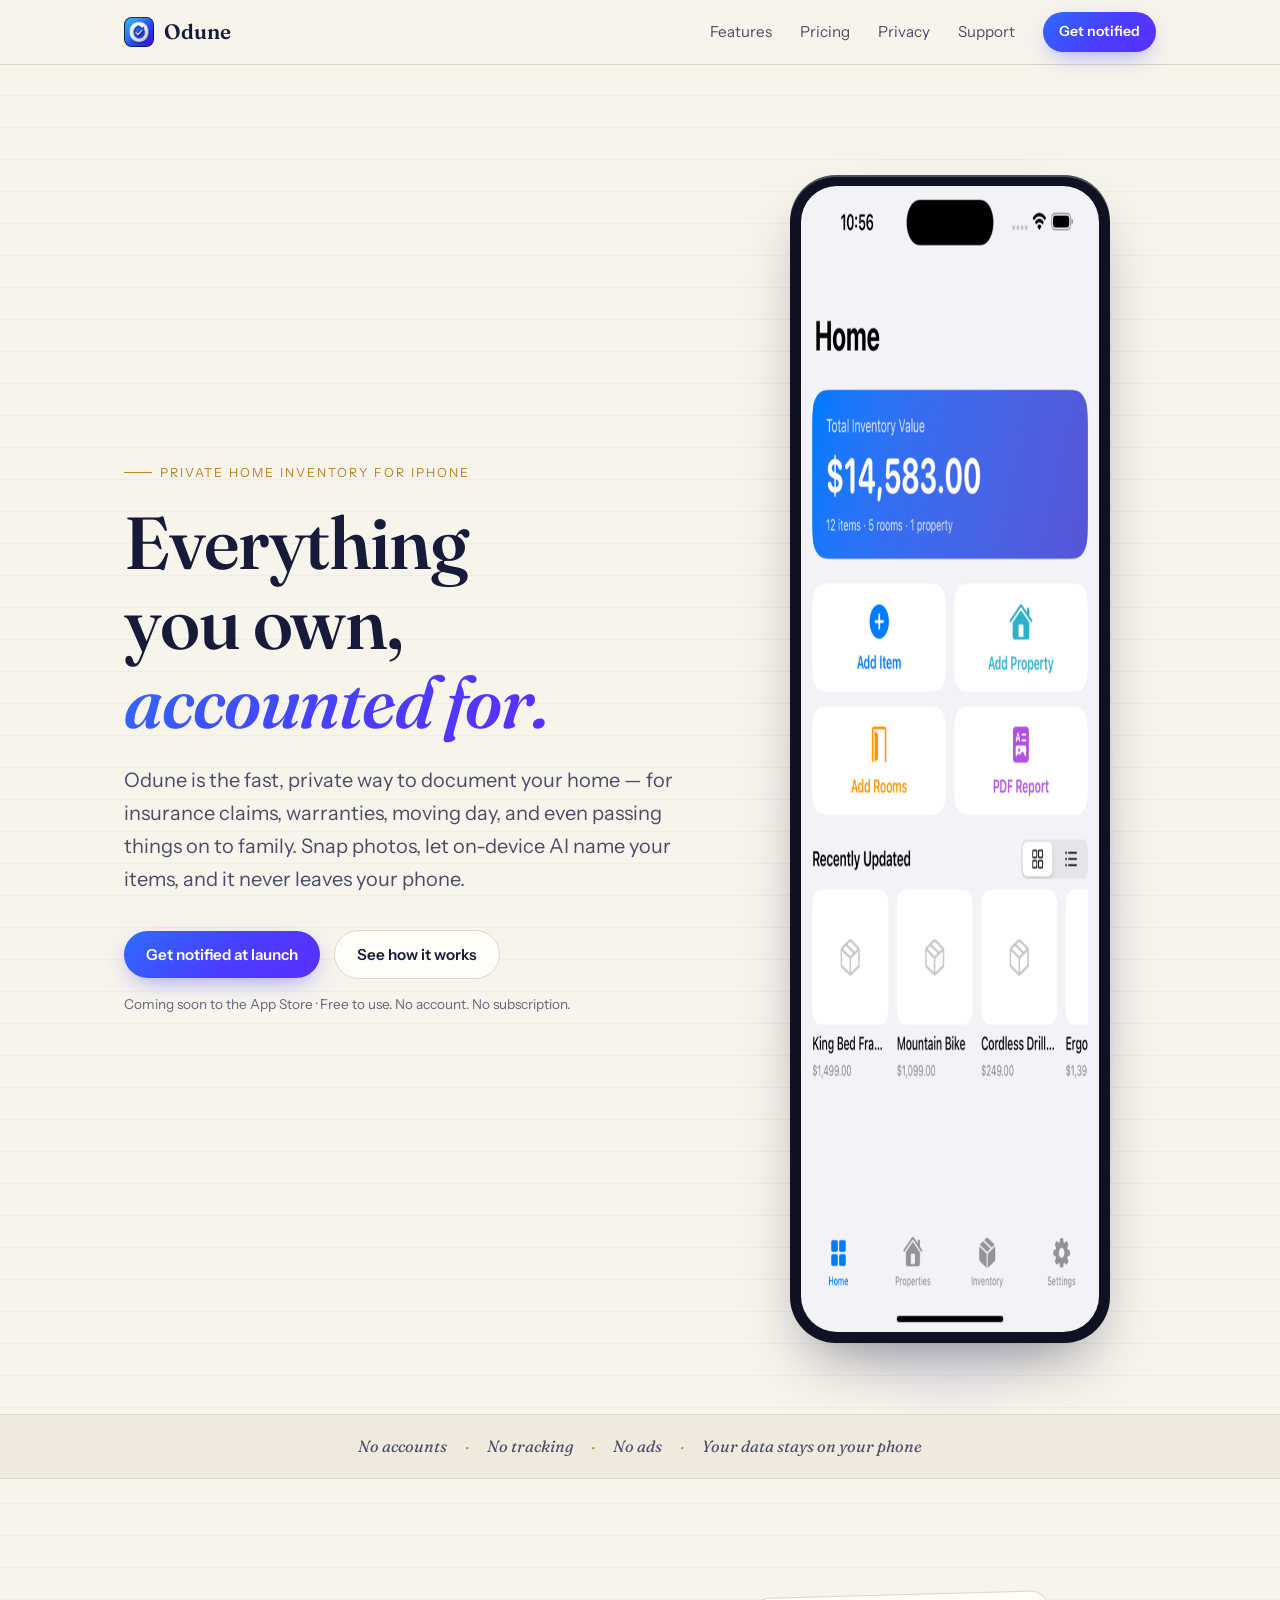
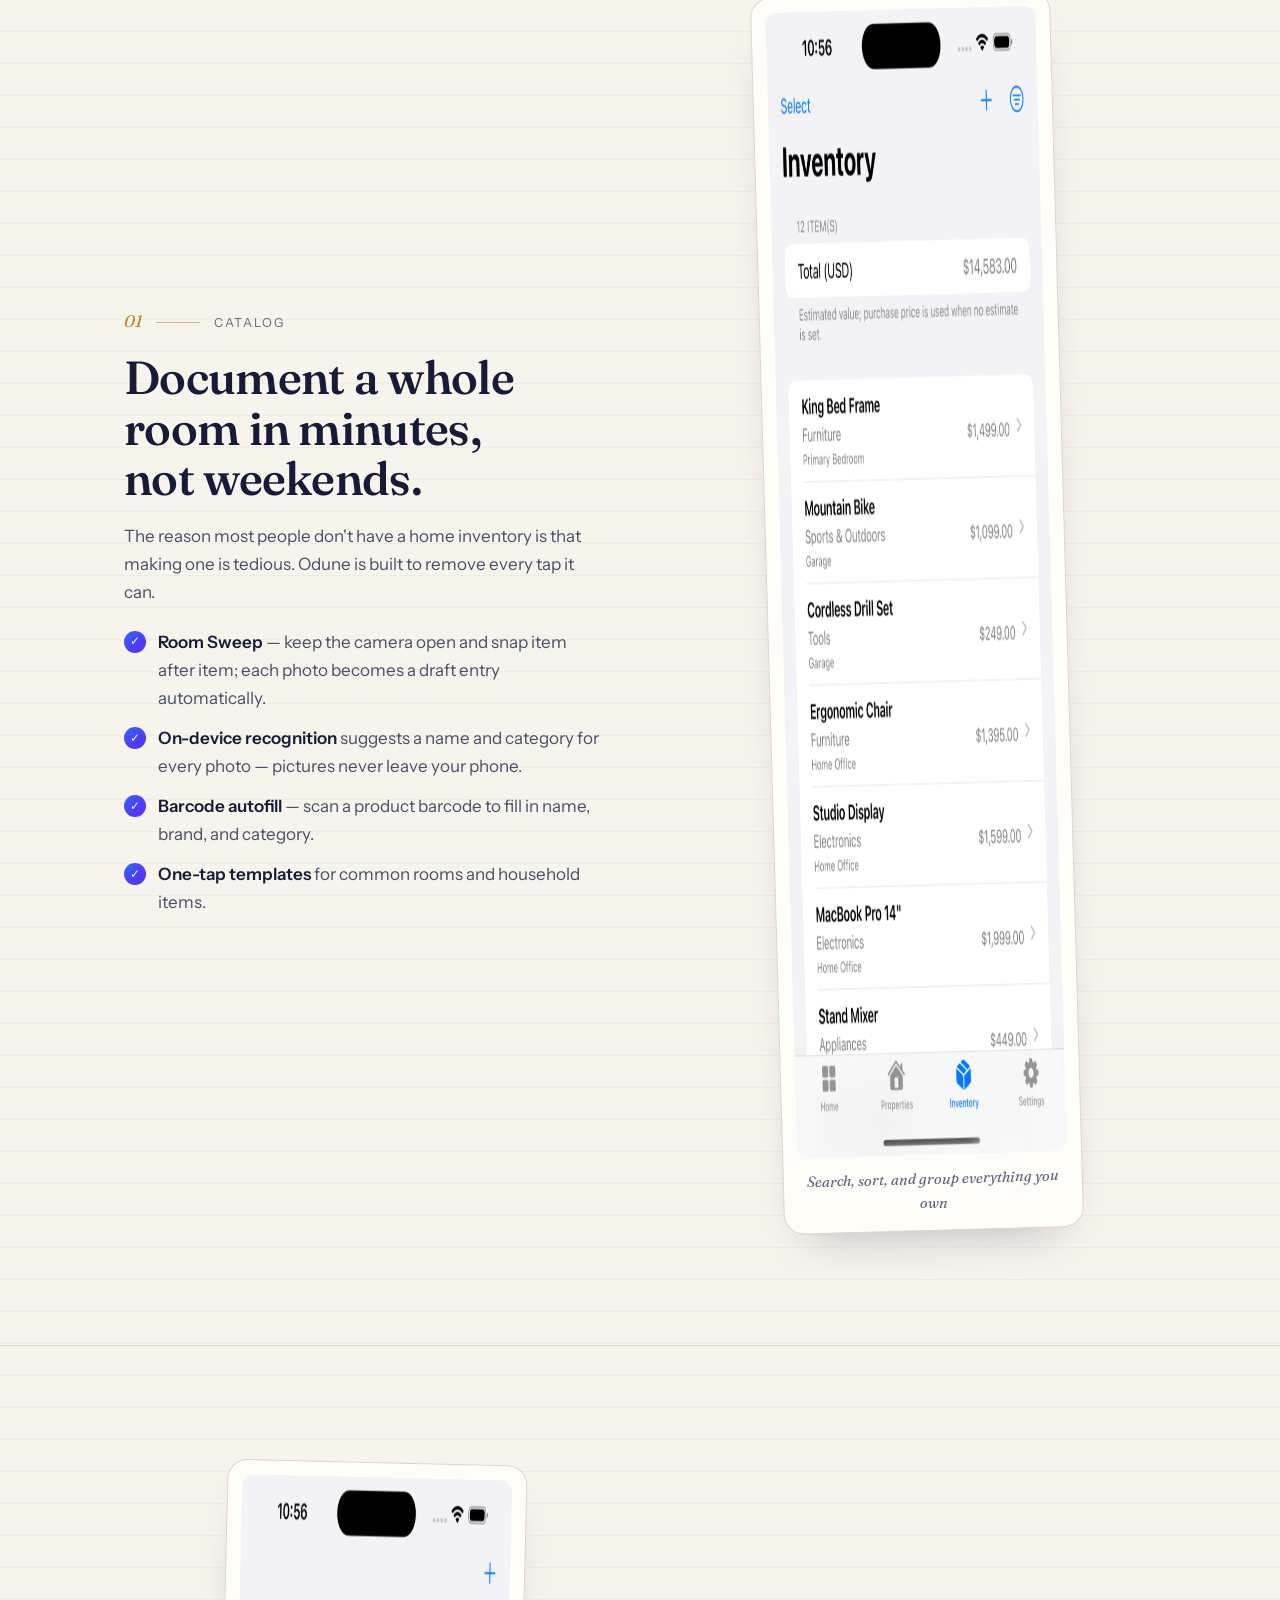
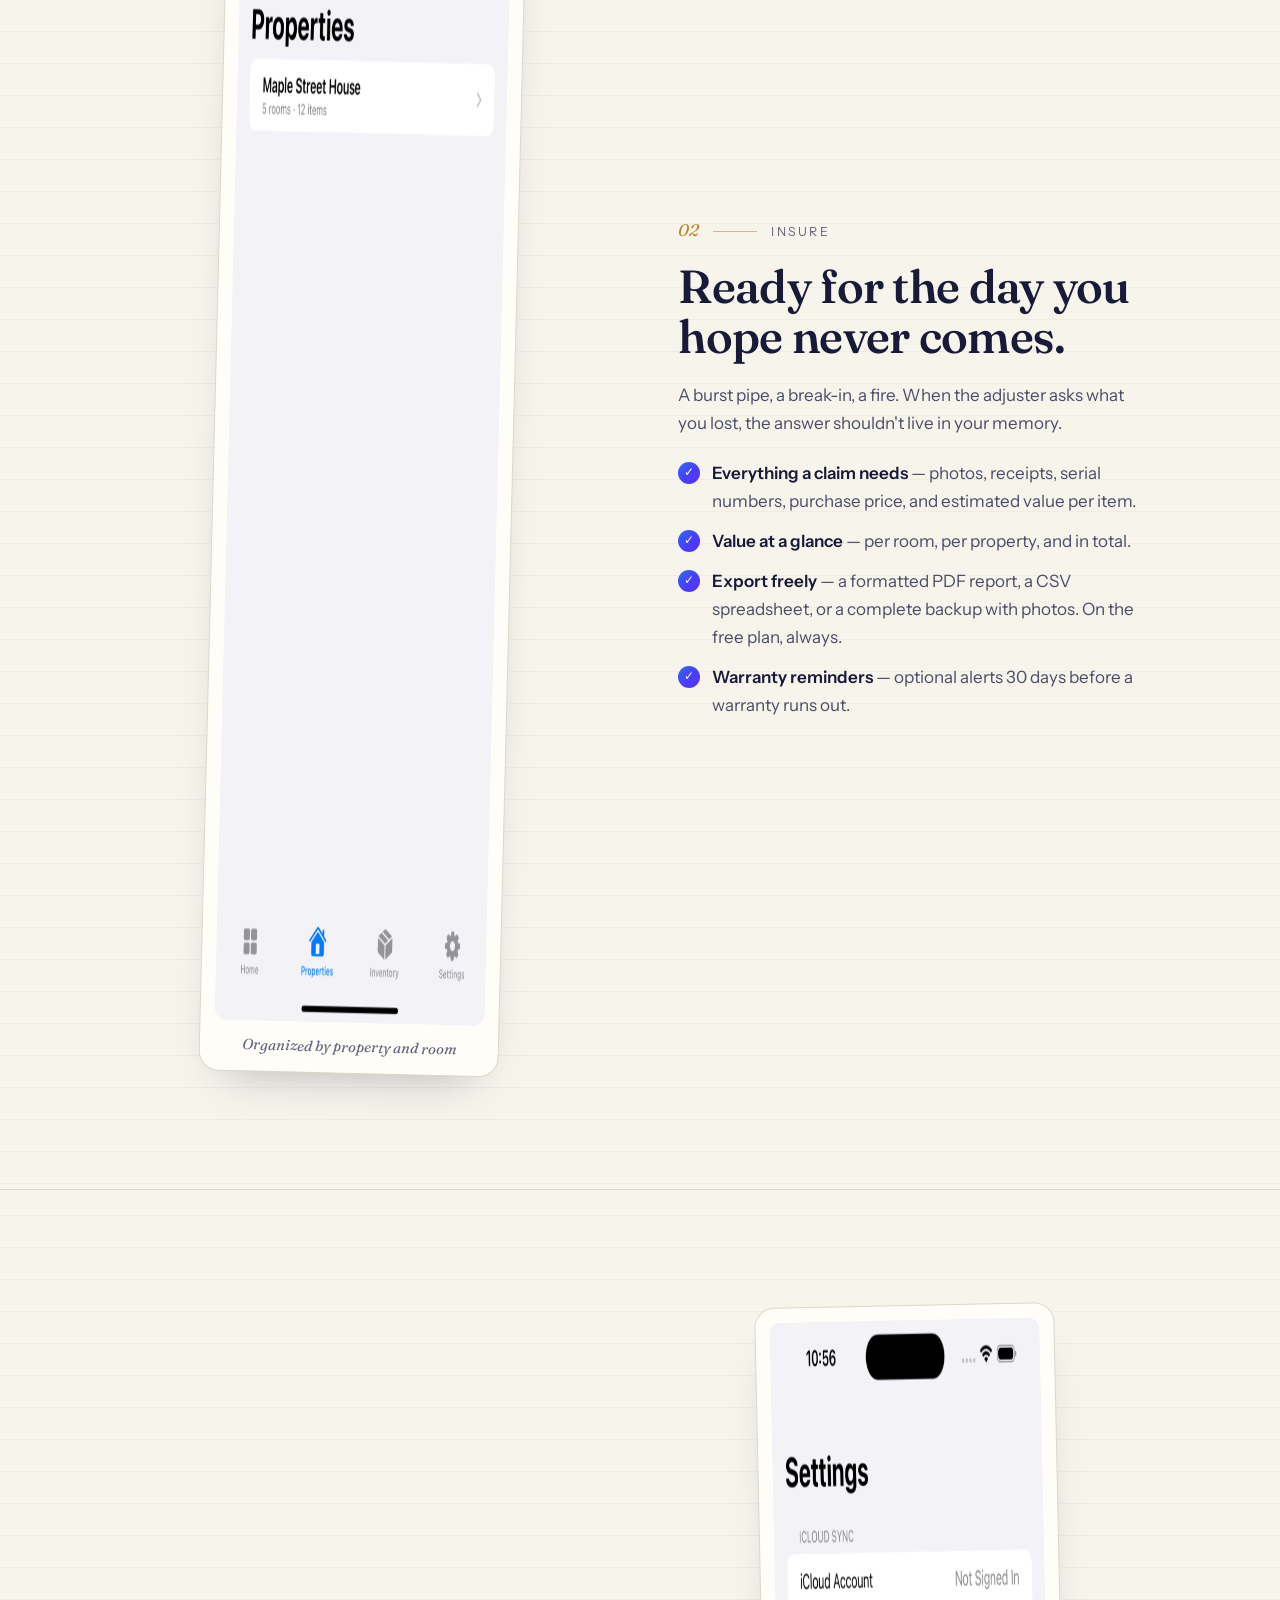
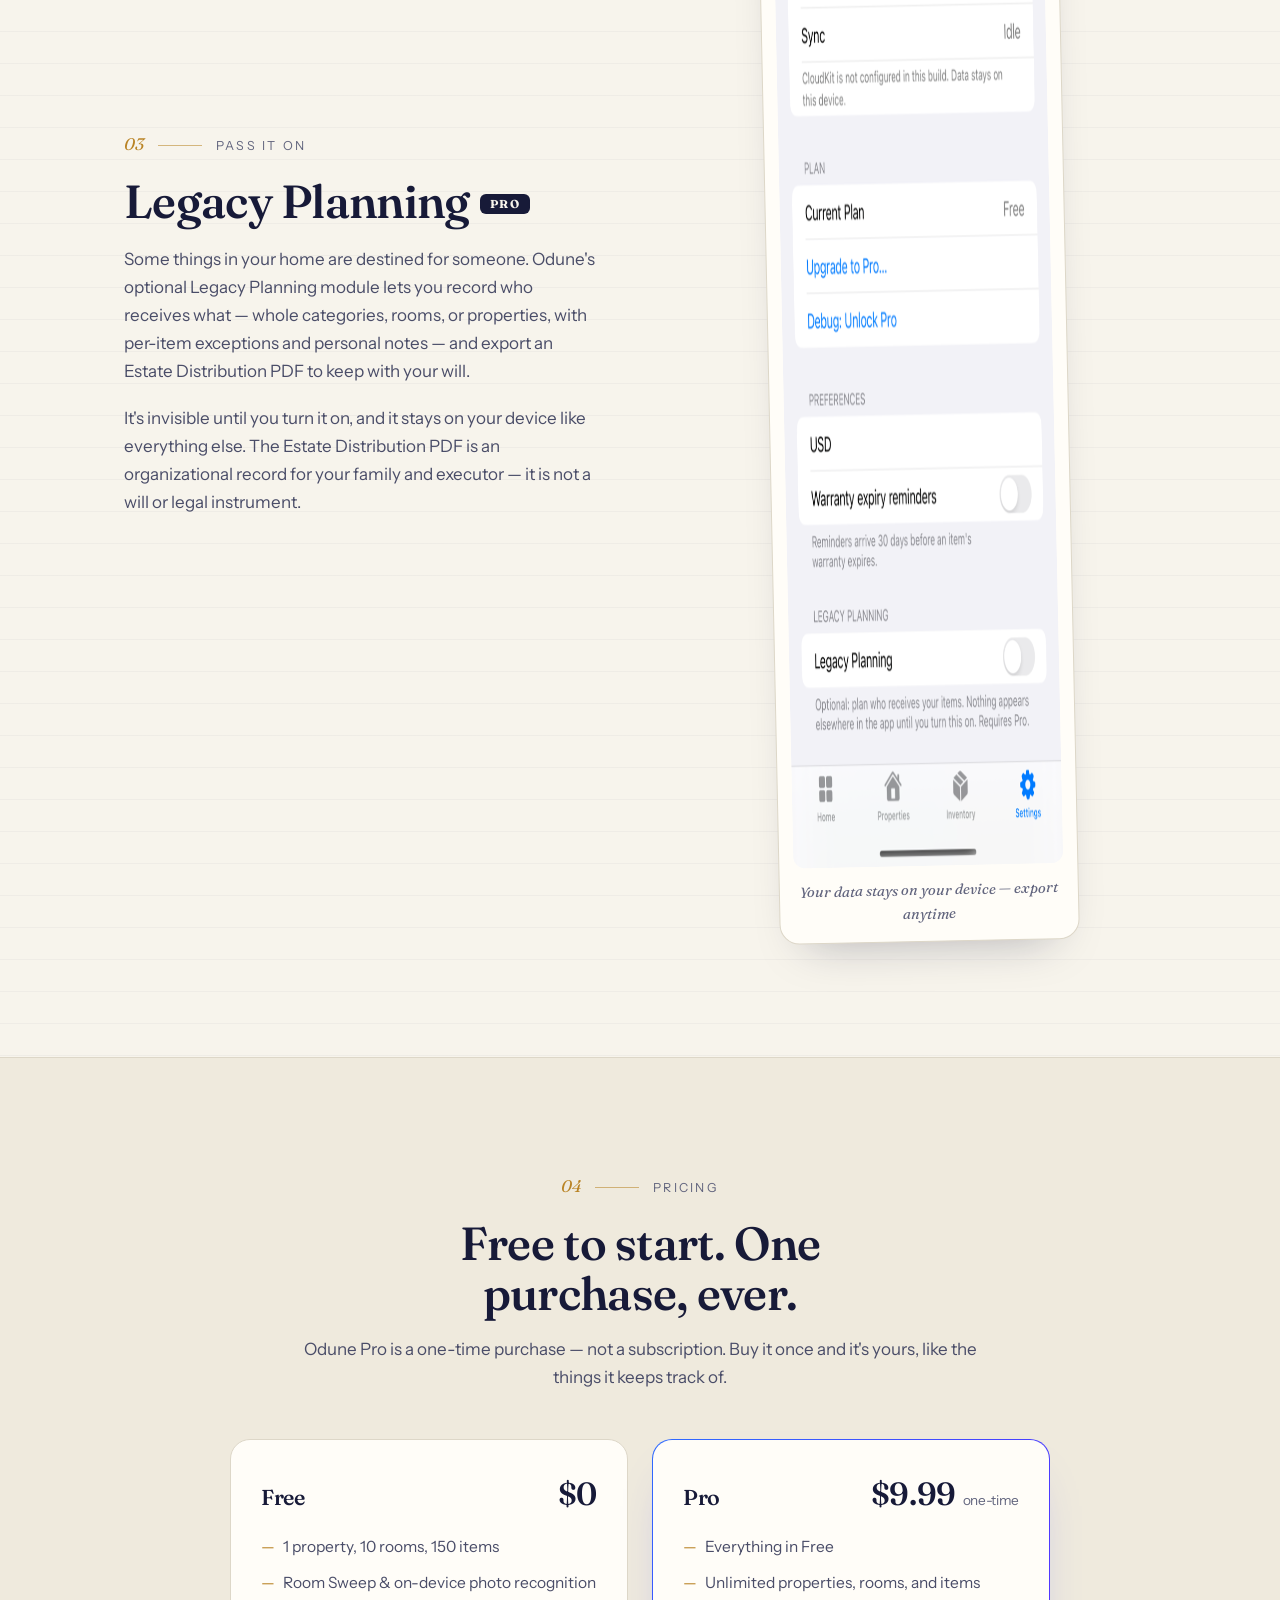
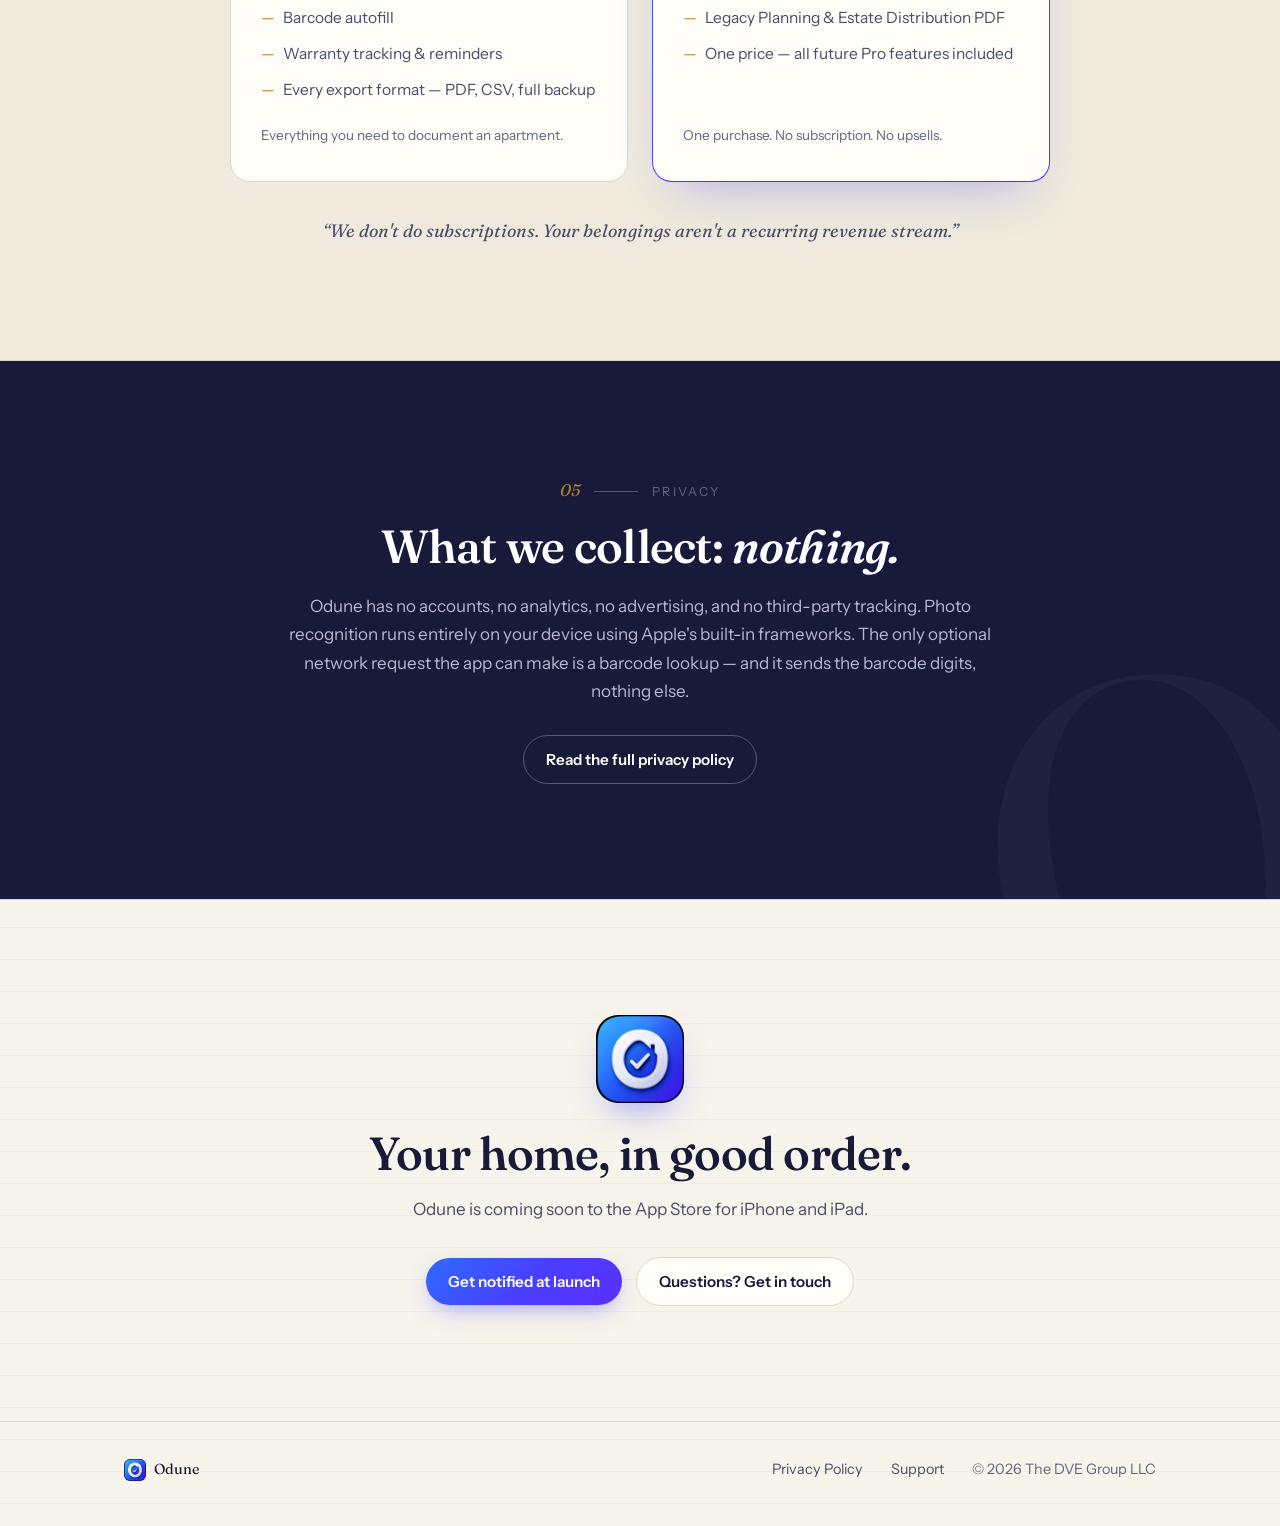
==== index.html @ 7aa4e6a2 "Conversion and accessibility batch from external review - Real pre-launch CTA: 'Get notified' mailto" ====
<!DOCTYPE html>
<html lang="en">
<head>
<meta charset="utf-8">
<meta name="viewport" content="width=device-width, initial-scale=1">
<title>Odune — Home Inventory. Catalog, insure, pass it on.</title>
<meta name="description" content="Odune is the fast, private way to document everything you own — for insurance claims, warranties, moving, and passing things on to family. Your data stays on your phone.">
<link rel="icon" type="image/png" sizes="64x64" href="assets/icon-64.png">
<link rel="apple-touch-icon" href="assets/icon-192.png">
<link rel="canonical" href="https://www.odune.app/">
<meta property="og:type" content="website">
<meta property="og:site_name" content="Odune">
<meta property="og:title" content="Odune — Home Inventory">
<meta property="og:description" content="The fast, private way to document everything you own — for insurance claims, warranties, moving, and passing things on to family. Your data stays on your phone.">
<meta property="og:url" content="https://www.odune.app/">
<meta property="og:image" content="https://www.odune.app/assets/og.png">
<meta property="og:image:width" content="1200">
<meta property="og:image:height" content="630">
<meta name="twitter:card" content="summary_large_image">
<meta name="twitter:title" content="Odune — Home Inventory">
<meta name="twitter:description" content="The fast, private way to document everything you own — for insurance claims, warranties, moving, and passing things on to family. Your data stays on your phone.">
<meta name="twitter:image" content="https://www.odune.app/assets/og.png">
<link rel="preconnect" href="https://fonts.googleapis.com">
<link rel="preconnect" href="https://fonts.gstatic.com" crossorigin>
<link href="https://fonts.googleapis.com/css2?family=Fraunces:ital,opsz,wght@0,9..144,400..700;1,9..144,400..700&family=Instrument+Sans:ital,wght@0,400..700;1,400..700&display=swap" rel="stylesheet">
<link rel="stylesheet" href="styles.css">
</head>
<body>

<header class="site">
  <nav class="site wrap">
    <a class="brand" href="index.html"><img src="assets/icon-64.png" width="64" height="64" alt="">Odune</a>
    <a class="link" href="#features">Features</a>
    <a class="link" href="#pricing">Pricing</a>
    <a class="link" href="privacy.html">Privacy</a>
    <a class="link" href="support.html">Support</a>
    <a class="btn primary small" href="mailto:digitaldreamsmiths@gmail.com?subject=Notify%20me%20when%20Odune%20launches&body=Please%20let%20me%20know%20when%20Odune%20is%20on%20the%20App%20Store.">Get notified</a>
  </nav>
</header>

<main>

  <section class="hero">
    <div class="wrap">
      <div class="hero-copy">
        <span class="kicker">Private home inventory for iPhone</span>
        <h1>Everything you own, <em class="tick">accounted for.</em></h1>
        <p class="lede">Odune is the fast, private way to document your home — for insurance
        claims, warranties, moving day, and even passing things on to family.
        Snap photos, let on-device AI name your items, and it never leaves your phone.</p>
        <div class="hero-cta" id="get">
          <a class="btn primary" href="mailto:digitaldreamsmiths@gmail.com?subject=Notify%20me%20when%20Odune%20launches&body=Please%20let%20me%20know%20when%20Odune%20is%20on%20the%20App%20Store.">Get notified at launch</a>
          <a class="btn ghost" href="#features">See how it works</a>
        </div>
        <p class="hero-note">Coming soon to the App&nbsp;Store · Free to use. No account. No subscription.</p>
      </div>
      <div class="hero-phone">
        <div class="phone"><img src="assets/home.png" width="529" height="1146" alt="Odune home screen showing total inventory value of $14,583 across 12 items, 5 rooms, and 1 property"></div>
      </div>
    </div>
    <div class="truststrip">
      <div class="wrap">
        <span>No accounts</span><span>No tracking</span><span>No ads</span><span>Your data stays on your phone</span>
      </div>
    </div>
  </section>

  <section class="chapter" id="features">
    <div class="wrap">
      <div class="copy">
        <div class="marker"><span class="no">01</span><span class="rule"></span><span class="label">Catalog</span></div>
        <h2>Document a whole room in minutes, not weekends.</h2>
        <p>The reason most people don't have a home inventory is that making one is
        tedious. Odune is built to remove every tap it can.</p>
        <ul class="ticks">
          <li><span><strong>Room Sweep</strong> — keep the camera open and snap item after item; each photo becomes a draft entry automatically.</span></li>
          <li><span><strong>On-device recognition</strong> suggests a name and category for every photo — pictures never leave your phone.</span></li>
          <li><span><strong>Barcode autofill</strong> — scan a product barcode to fill in name, brand, and category.</span></li>
          <li><span><strong>One-tap templates</strong> for common rooms and household items.</span></li>
        </ul>
      </div>
      <div class="shot">
        <figure class="polaroid" style="--tilt:-1.6deg">
          <img src="assets/inventory.png" width="529" height="1146" alt="Odune inventory list with search, sorting, and item values">
          <figcaption>Search, sort, and group everything you own</figcaption>
        </figure>
      </div>
    </div>
  </section>

  <section class="chapter flip">
    <div class="wrap">
      <div class="copy">
        <div class="marker"><span class="no">02</span><span class="rule"></span><span class="label">Insure</span></div>
        <h2>Ready for the day you hope never comes.</h2>
        <p>A burst pipe, a break-in, a fire. When the adjuster asks what you lost,
        the answer shouldn't live in your memory.</p>
        <ul class="ticks">
          <li><span><strong>Everything a claim needs</strong> — photos, receipts, serial numbers, purchase price, and estimated value per item.</span></li>
          <li><span><strong>Value at a glance</strong> — per room, per property, and in total.</span></li>
          <li><span><strong>Export freely</strong> — a formatted PDF report, a CSV spreadsheet, or a complete backup with photos. On the free plan, always.</span></li>
          <li><span><strong>Warranty reminders</strong> — optional alerts 30 days before a warranty runs out.</span></li>
        </ul>
      </div>
      <div class="shot">
        <figure class="polaroid" style="--tilt:1.4deg">
          <img src="assets/properties.png" width="529" height="1146" alt="Odune properties view showing values organized by property and room">
          <figcaption>Organized by property and room</figcaption>
        </figure>
      </div>
    </div>
  </section>

  <section class="chapter">
    <div class="wrap">
      <div class="copy">
        <div class="marker"><span class="no">03</span><span class="rule"></span><span class="label">Pass it on</span></div>
        <h2>Legacy Planning<span class="badge-pro">PRO</span></h2>
        <p>Some things in your home are destined for someone. Odune's optional Legacy
        Planning module lets you record who receives what — whole categories, rooms,
        or properties, with per-item exceptions and personal notes — and export an
        Estate Distribution PDF to keep with your will.</p>
        <p>It's invisible until you turn it on, and it stays on your device like
        everything else. The Estate Distribution PDF is an organizational record
        for your family and executor — it is not a will or legal instrument.</p>
      </div>
      <div class="shot">
        <figure class="polaroid" style="--tilt:-1.2deg">
          <img src="assets/settings.png" width="529" height="1146" alt="Odune settings screen with export options and the Legacy Planning toggle">
          <figcaption>Your data stays on your device — export anytime</figcaption>
        </figure>
      </div>
    </div>
  </section>

  <section class="chapter pricing" id="pricing">
    <div class="wrap" style="display:block">
      <div class="head">
        <div class="marker" style="justify-content:center"><span class="no">04</span><span class="rule"></span><span class="label">Pricing</span></div>
        <h2>Free to start. One purchase, ever.</h2>
        <p>Odune Pro is a one-time purchase — not a subscription. Buy it once and
        it's yours, like the things it keeps track of.</p>
      </div>
      <div class="plans">
        <div class="plan">
          <h3>Free <span class="price">$0</span></h3>
          <ul>
            <li>1 property, 10 rooms, 150 items</li>
            <li>Room Sweep &amp; on-device photo recognition</li>
            <li>Barcode autofill</li>
            <li>Warranty tracking &amp; reminders</li>
            <li>Every export format — PDF, CSV, full backup</li>
          </ul>
          <p class="note">Everything you need to document an apartment.</p>
        </div>
        <div class="plan pro">
          <h3>Pro <span class="price">$9.99 <small>one-time</small></span></h3>
          <ul>
            <li>Everything in Free</li>
            <li>Unlimited properties, rooms, and items</li>
            <li>Legacy Planning &amp; Estate Distribution PDF</li>
            <li>One price — all future Pro features included</li>
          </ul>
          <p class="note">One purchase. No subscription. No upsells.</p>
        </div>
      </div>
      <p class="no-subs">“We don't do subscriptions. Your belongings aren't a recurring revenue stream.”</p>
    </div>
  </section>

  <section class="chapter privacy-band">
    <div class="wrap">
      <div class="marker"><span class="no">05</span><span class="rule"></span><span class="label">Privacy</span></div>
      <h2>What we collect: <em class="tick" style="color:#fff;-webkit-text-fill-color:#fff">nothing.</em></h2>
      <p>Odune has no accounts, no analytics, no advertising, and no third-party
      tracking. Photo recognition runs entirely on your device using Apple's built-in
      frameworks. The only optional network request the app can make is a barcode
      lookup — and it sends the barcode digits, nothing else.</p>
      <a class="btn ghost" href="privacy.html">Read the full privacy policy</a>
    </div>
  </section>

  <section class="chapter finale">
    <div class="wrap">
      <img class="appicon" src="assets/icon-192.png" width="192" height="192" alt="Odune app icon">
      <h2>Your home, in good order.</h2>
      <p>Odune is coming soon to the App Store for iPhone and iPad.</p>
      <div class="hero-cta">
        <a class="btn primary" href="mailto:digitaldreamsmiths@gmail.com?subject=Notify%20me%20when%20Odune%20launches&body=Please%20let%20me%20know%20when%20Odune%20is%20on%20the%20App%20Store.">Get notified at launch</a>
        <a class="btn ghost" href="support.html">Questions? Get in touch</a>
      </div>
    </div>
  </section>

</main>

<footer class="site">
  <div class="wrap">
    <span class="foot-brand"><img src="assets/icon-64.png" width="64" height="64" alt="">Odune</span>
    <a href="privacy.html">Privacy Policy</a>
    <a href="support.html">Support</a>
    <span>© 2026 The DVE Group LLC</span>
  </div>
</footer>

</body>
</html>
---- styles.css ----
/* Odune — marketing site
   Aesthetic: "a beautifully kept household ledger."
   Warm ivory paper, deep ink-indigo, editorial serif display type,
   the app's blue→violet gradient reserved for accents. */

:root {
  --paper: #f7f4ec;
  --paper-deep: #efeadd;
  --ink: #171a38;
  --ink-soft: #4a4d68;
  --ink-faint: #62657e;
  --line: #ddd7c8;
  --brand-a: #2e6bff;
  --brand-b: #5b2eff;
  --brand-grad: linear-gradient(135deg, #2e6bff 0%, #4a3dff 55%, #5b2eff 100%);
  --amber: #b98324;
  --card: #fffdf8;
  --radius: 20px;
  --font-display: "Fraunces", "Georgia", serif;
  --font-body: "Instrument Sans", "Helvetica Neue", "Segoe UI", sans-serif;
}

* { box-sizing: border-box; margin: 0; padding: 0; }

:focus-visible {
  outline: 2px solid var(--brand-a);
  outline-offset: 3px;
  border-radius: 4px;
}

html { scroll-behavior: smooth; }

body {
  background: var(--paper);
  color: var(--ink);
  font-family: var(--font-body);
  font-size: 17px;
  line-height: 1.65;
  -webkit-font-smoothing: antialiased;
  /* faint ledger grid */
  background-image:
    repeating-linear-gradient(to bottom, transparent 0 31px, rgba(23, 26, 56, 0.035) 31px 32px);
}

::selection { background: #2e6bff; color: #fff; }

.wrap {
  max-width: 1080px;
  margin: 0 auto;
  padding-inline: 24px;
}

/* ---------- type ---------- */

h1, h2, h3, .serif {
  font-family: var(--font-display);
  font-weight: 560;
  letter-spacing: -0.015em;
  line-height: 1.08;
  text-wrap: balance;
}

h1 { font-size: clamp(2.6rem, 6.4vw, 4.6rem); }
h2 { font-size: clamp(1.9rem, 4vw, 2.9rem); }
h3 { font-size: 1.35rem; line-height: 1.25; }

.lede {
  font-size: clamp(1.05rem, 2vw, 1.25rem);
  color: var(--ink-soft);
  max-width: 34em;
}

em.tick {
  font-style: italic;
  background: var(--brand-grad);
  -webkit-background-clip: text;
  background-clip: text;
  color: transparent;
}

/* ledger-style section marker */
.marker {
  display: flex;
  align-items: baseline;
  gap: 14px;
  margin-bottom: 18px;
  color: var(--amber);
  font-variant-numeric: tabular-nums;
}
.marker .no {
  font-family: var(--font-display);
  font-style: italic;
  font-size: 1.05rem;
}
.marker .rule {
  flex: 0 0 44px;
  height: 1px;
  background: var(--amber);
  opacity: 0.55;
  transform: translateY(-4px);
}
.marker .label {
  font-size: 0.78rem;
  letter-spacing: 0.18em;
  text-transform: uppercase;
  color: var(--ink-faint);
}

/* ---------- nav ---------- */

header.site {
  position: sticky;
  top: 0;
  z-index: 50;
  backdrop-filter: blur(14px);
  -webkit-backdrop-filter: blur(14px);
  background: rgba(247, 244, 236, 0.82);
  border-bottom: 1px solid var(--line);
}

nav.site {
  display: flex;
  align-items: center;
  gap: 28px;
  height: 64px;
}

.brand {
  display: flex;
  align-items: center;
  gap: 10px;
  text-decoration: none;
  color: var(--ink);
  font-family: var(--font-display);
  font-size: 1.3rem;
  font-weight: 600;
  margin-right: auto;
}
.brand img { width: 30px; height: 30px; border-radius: 8px; display: block; }

nav.site a.link {
  color: var(--ink-soft);
  text-decoration: none;
  font-size: 0.95rem;
  transition: color 0.15s;
}
nav.site a.link:hover { color: var(--ink); }

.btn {
  display: inline-flex;
  align-items: center;
  gap: 8px;
  padding: 11px 22px;
  border-radius: 999px;
  font-weight: 600;
  font-size: 0.95rem;
  text-decoration: none;
  transition: transform 0.15s, box-shadow 0.15s;
}
.btn.primary {
  background: var(--brand-grad);
  color: #fff;
  box-shadow: 0 8px 24px -8px rgba(58, 61, 255, 0.55);
}
.btn.primary:hover { transform: translateY(-1px); box-shadow: 0 12px 28px -8px rgba(58, 61, 255, 0.6); }
.btn.ghost {
  border: 1px solid var(--line);
  color: var(--ink);
  background: var(--card);
}
.btn.ghost:hover { border-color: var(--ink-faint); }
.btn.small { padding: 8px 16px; font-size: 0.88rem; }

/* ---------- hero ---------- */

.hero {
  position: relative;
  padding: clamp(56px, 9vw, 110px) 0 0;
  overflow: hidden;
}

.hero .wrap {
  display: grid;
  grid-template-columns: 1.15fr 0.85fr;
  gap: clamp(24px, 5vw, 72px);
  align-items: center;
}

.hero-copy { animation: rise 0.8s cubic-bezier(0.2, 0.7, 0.2, 1) both; }
.hero-copy .lede { margin-top: 22px; }
.hero-cta { display: flex; flex-wrap: wrap; gap: 14px; margin-top: 34px; align-items: center; }
.hero-note { font-size: 0.85rem; color: var(--ink-faint); margin-top: 14px; }

.kicker {
  display: inline-flex;
  align-items: center;
  gap: 8px;
  font-size: 0.78rem;
  letter-spacing: 0.16em;
  text-transform: uppercase;
  color: var(--amber);
  margin-bottom: 20px;
}
.kicker::before {
  content: "";
  width: 28px; height: 1px;
  background: var(--amber);
}

/* phone */
.hero-phone {
  position: relative;
  display: flex;
  justify-content: center;
  animation: rise 0.9s 0.15s cubic-bezier(0.2, 0.7, 0.2, 1) both;
}
.hero-phone::before {
  content: "";
  position: absolute;
  inset: 8% -10% -30% -10%;
  background: radial-gradient(closest-side, rgba(74, 61, 255, 0.28), transparent 72%);
  filter: blur(12px);
  z-index: 0;
}
.phone {
  position: relative;
  z-index: 1;
  width: min(320px, 78vw);
  border-radius: 46px;
  padding: 11px;
  background: #101223;
  box-shadow:
    0 2px 0 rgba(255, 255, 255, 0.25) inset,
    0 30px 60px -22px rgba(23, 26, 56, 0.5);
}
.phone img { display: block; width: 100%; border-radius: 36px; }
.hero .phone { margin-bottom: -12%; }

@keyframes rise {
  from { opacity: 0; transform: translateY(26px); }
  to { opacity: 1; transform: none; }
}

/* trust strip */
.truststrip {
  margin-top: clamp(64px, 10vw, 120px);
  border-block: 1px solid var(--line);
  background: var(--paper-deep);
  position: relative;
  z-index: 2;
}
.truststrip .wrap {
  display: flex;
  flex-wrap: wrap;
  justify-content: center;
  gap: 10px 0;
  padding-block: 18px;
}
.truststrip span {
  font-family: var(--font-display);
  font-style: italic;
  font-size: 1.02rem;
  color: var(--ink-soft);
  white-space: nowrap;
}
.truststrip span + span::before {
  content: "·";
  margin-inline: 18px;
  color: var(--amber);
}

/* ---------- feature chapters ---------- */

section.chapter { padding-block: clamp(64px, 9vw, 120px); }
section.chapter + section.chapter { border-top: 1px solid var(--line); }

.chapter .wrap {
  display: grid;
  grid-template-columns: 1fr 1fr;
  gap: clamp(32px, 6vw, 88px);
  align-items: center;
}
.chapter.flip .copy { order: 2; }
.chapter.flip .shot { order: 1; }

.chapter .copy p { margin-top: 18px; color: var(--ink-soft); max-width: 30em; }

.chapter ul.ticks {
  list-style: none;
  margin-top: 22px;
  display: grid;
  gap: 12px;
}
.chapter ul.ticks li {
  display: flex;
  gap: 12px;
  align-items: flex-start;
  color: var(--ink-soft);
}
.chapter ul.ticks li::before {
  content: "✓";
  flex: 0 0 22px;
  height: 22px;
  border-radius: 50%;
  background: var(--brand-grad);
  color: #fff;
  font-size: 0.72rem;
  display: grid;
  place-items: center;
  margin-top: 3px;
}
.chapter ul.ticks strong { color: var(--ink); font-weight: 600; }

.chapter .shot { display: flex; justify-content: center; }

.chapter .polaroid {
  background: var(--card);
  border: 1px solid var(--line);
  border-radius: var(--radius);
  padding: 14px;
  box-shadow: 0 24px 48px -28px rgba(23, 26, 56, 0.35);
  transform: rotate(var(--tilt, -1.4deg));
  transition: transform 0.35s cubic-bezier(0.2, 0.7, 0.2, 1);
  width: min(300px, 74vw);
}
.chapter .polaroid:hover { transform: rotate(0deg) scale(1.015); }
.chapter .polaroid img { display: block; width: 100%; border-radius: 12px; }
.chapter .polaroid figcaption {
  font-family: var(--font-display);
  font-style: italic;
  font-size: 0.92rem;
  color: var(--ink-faint);
  text-align: center;
  padding-top: 12px;
}

.badge-pro {
  display: inline-block;
  font-size: 0.72rem;
  font-weight: 700;
  letter-spacing: 0.14em;
  padding: 4px 10px;
  border-radius: 6px;
  background: var(--ink);
  color: var(--paper);
  vertical-align: middle;
  margin-left: 10px;
  transform: translateY(-3px);
}

/* ---------- pricing ---------- */

.pricing { background: var(--paper-deep); border-top: 1px solid var(--line); }
.pricing .head { text-align: center; max-width: 40em; margin: 0 auto; }
.pricing .head p { margin-top: 16px; color: var(--ink-soft); }

.plans {
  display: grid;
  grid-template-columns: 1fr 1fr;
  gap: 24px;
  margin-top: 48px;
  max-width: 820px;
  margin-inline: auto;
}
.plan {
  background: var(--card);
  border: 1px solid var(--line);
  border-radius: var(--radius);
  padding: 34px 30px;
  display: flex;
  flex-direction: column;
}
.plan.pro {
  border: 1px solid transparent;
  background:
    linear-gradient(var(--card), var(--card)) padding-box,
    var(--brand-grad) border-box;
  box-shadow: 0 24px 48px -26px rgba(58, 61, 255, 0.4);
}
.plan h3 { display: flex; align-items: baseline; justify-content: space-between; }
.plan .price {
  font-family: var(--font-display);
  font-size: 2rem;
  font-weight: 560;
}
.plan .price small { font-size: 0.85rem; font-family: var(--font-body); color: var(--ink-faint); font-weight: 400; }
.plan ul {
  list-style: none;
  margin-top: 20px;
  display: grid;
  gap: 10px;
  color: var(--ink-soft);
  font-size: 0.97rem;
}
.plan ul li { padding-left: 22px; position: relative; }
.plan ul li::before { content: "—"; position: absolute; left: 0; color: var(--amber); }
.plan .note { margin-top: auto; padding-top: 22px; font-size: 0.85rem; color: var(--ink-faint); }

.no-subs {
  text-align: center;
  margin-top: 34px;
  font-family: var(--font-display);
  font-style: italic;
  font-size: 1.12rem;
  color: var(--ink-soft);
}

/* ---------- privacy band ---------- */

.privacy-band {
  background: var(--ink);
  color: #e9e7f5;
  position: relative;
  overflow: hidden;
}
.privacy-band::after {
  content: "O";
  position: absolute;
  right: -4%;
  bottom: -34%;
  font-family: var(--font-display);
  font-size: 30rem;
  line-height: 1;
  color: rgba(255, 255, 255, 0.04);
  pointer-events: none;
}
.privacy-band .wrap { display: block; max-width: 760px; text-align: center; }
.privacy-band h2 { color: #fff; }
.privacy-band .marker { justify-content: center; }
.privacy-band p { margin-top: 20px; color: #b9b7d1; }
.privacy-band .btn.ghost { background: transparent; color: #fff; border-color: rgba(255,255,255,0.28); margin-top: 30px; }
.privacy-band .btn.ghost:hover { border-color: #fff; }

/* ---------- final cta ---------- */

.finale { text-align: center; }
.finale .wrap { display: block; }
.finale .appicon {
  width: 88px; height: 88px;
  border-radius: 22px;
  margin: 0 auto 26px;
  display: block;
  box-shadow: 0 18px 36px -16px rgba(58, 61, 255, 0.55);
}
.finale p { margin-top: 16px; color: var(--ink-soft); }
.finale .hero-cta { justify-content: center; }

/* ---------- footer ---------- */

footer.site {
  border-top: 1px solid var(--line);
  padding-block: 36px 44px;
  font-size: 0.9rem;
  color: var(--ink-faint);
}
footer.site .wrap {
  display: flex;
  flex-wrap: wrap;
  gap: 12px 28px;
  align-items: center;
}
footer.site .foot-brand {
  display: flex; align-items: center; gap: 8px;
  font-family: var(--font-display);
  color: var(--ink);
  margin-right: auto;
}
footer.site .foot-brand img { width: 22px; height: 22px; border-radius: 6px; }
footer.site a { color: var(--ink-soft); text-decoration: none; }
footer.site a:hover { color: var(--ink); text-decoration: underline; }

/* ---------- document pages (privacy / support) ---------- */

main.doc { padding-block: clamp(48px, 7vw, 88px); }
main.doc .wrap { max-width: 720px; }
main.doc h1 { font-size: clamp(2.1rem, 5vw, 3.1rem); }
main.doc .updated {
  font-family: var(--font-display);
  font-style: italic;
  color: var(--ink-faint);
  margin-top: 12px;
}
main.doc h2 {
  font-size: 1.4rem;
  margin-top: 44px;
  padding-top: 28px;
  border-top: 1px solid var(--line);
}
main.doc p { margin-top: 14px; color: var(--ink-soft); }
main.doc strong { color: var(--ink); }
main.doc a { color: var(--brand-a); }
main.doc ul { margin: 14px 0 0 22px; color: var(--ink-soft); }
main.doc ul li + li { margin-top: 8px; }

.faq details {
  border: 1px solid var(--line);
  border-radius: 14px;
  background: var(--card);
  padding: 18px 22px;
  margin-top: 14px;
}
.faq details[open] { border-color: var(--ink-faint); }
.faq summary {
  cursor: pointer;
  font-weight: 600;
  color: var(--ink);
  list-style: none;
  display: flex;
  justify-content: space-between;
  gap: 16px;
}
.faq summary::after { content: "+"; color: var(--amber); font-family: var(--font-display); font-size: 1.2rem; }
.faq details[open] summary::after { content: "–"; }
.faq details p { margin-top: 12px; }

.contact-card {
  margin-top: 40px;
  border-radius: var(--radius);
  padding: 30px;
  background: var(--ink);
  color: #e9e7f5;
}
.contact-card h2 { border: none; padding: 0; margin: 0; color: #fff; }
.contact-card p { color: #b9b7d1; }
.contact-card a { color: #fff; }

/* ---------- responsive ---------- */

@media (prefers-reduced-motion: reduce) {
  html { scroll-behavior: auto; }
  .hero-copy, .hero-phone { animation: none; }
  .chapter .polaroid { transition: none; transform: none; }
  .btn { transition: none; }
}

@media (max-width: 860px) {
  .hero .wrap, .chapter .wrap { grid-template-columns: 1fr; }
  .chapter.flip .copy { order: 1; }
  .chapter.flip .shot { order: 2; }
  .hero .phone { margin-bottom: -18%; }
  .plans { grid-template-columns: 1fr; }
  nav.site { flex-wrap: wrap; height: auto; padding-block: 10px; gap: 12px 18px; row-gap: 6px; }
  nav.site a.link { font-size: 0.88rem; }
  .privacy-band::after { font-size: 18rem; }
}
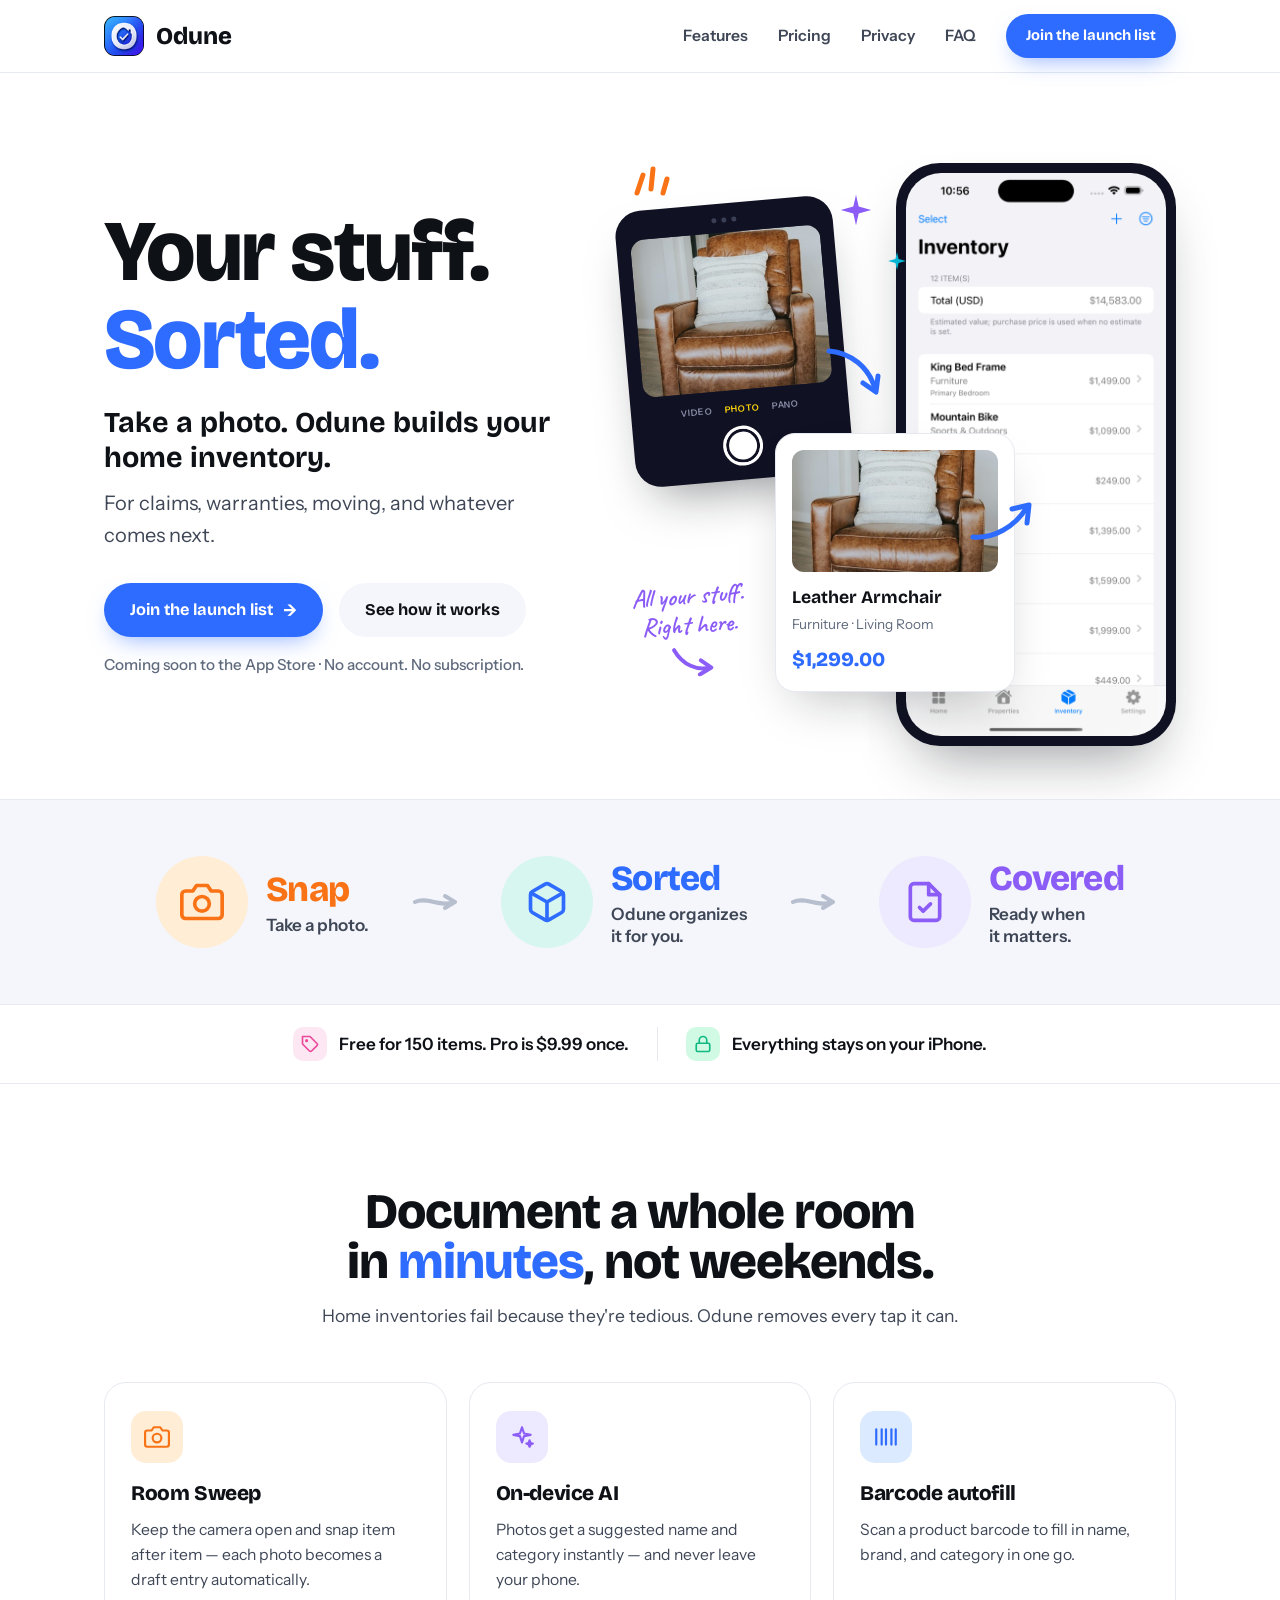
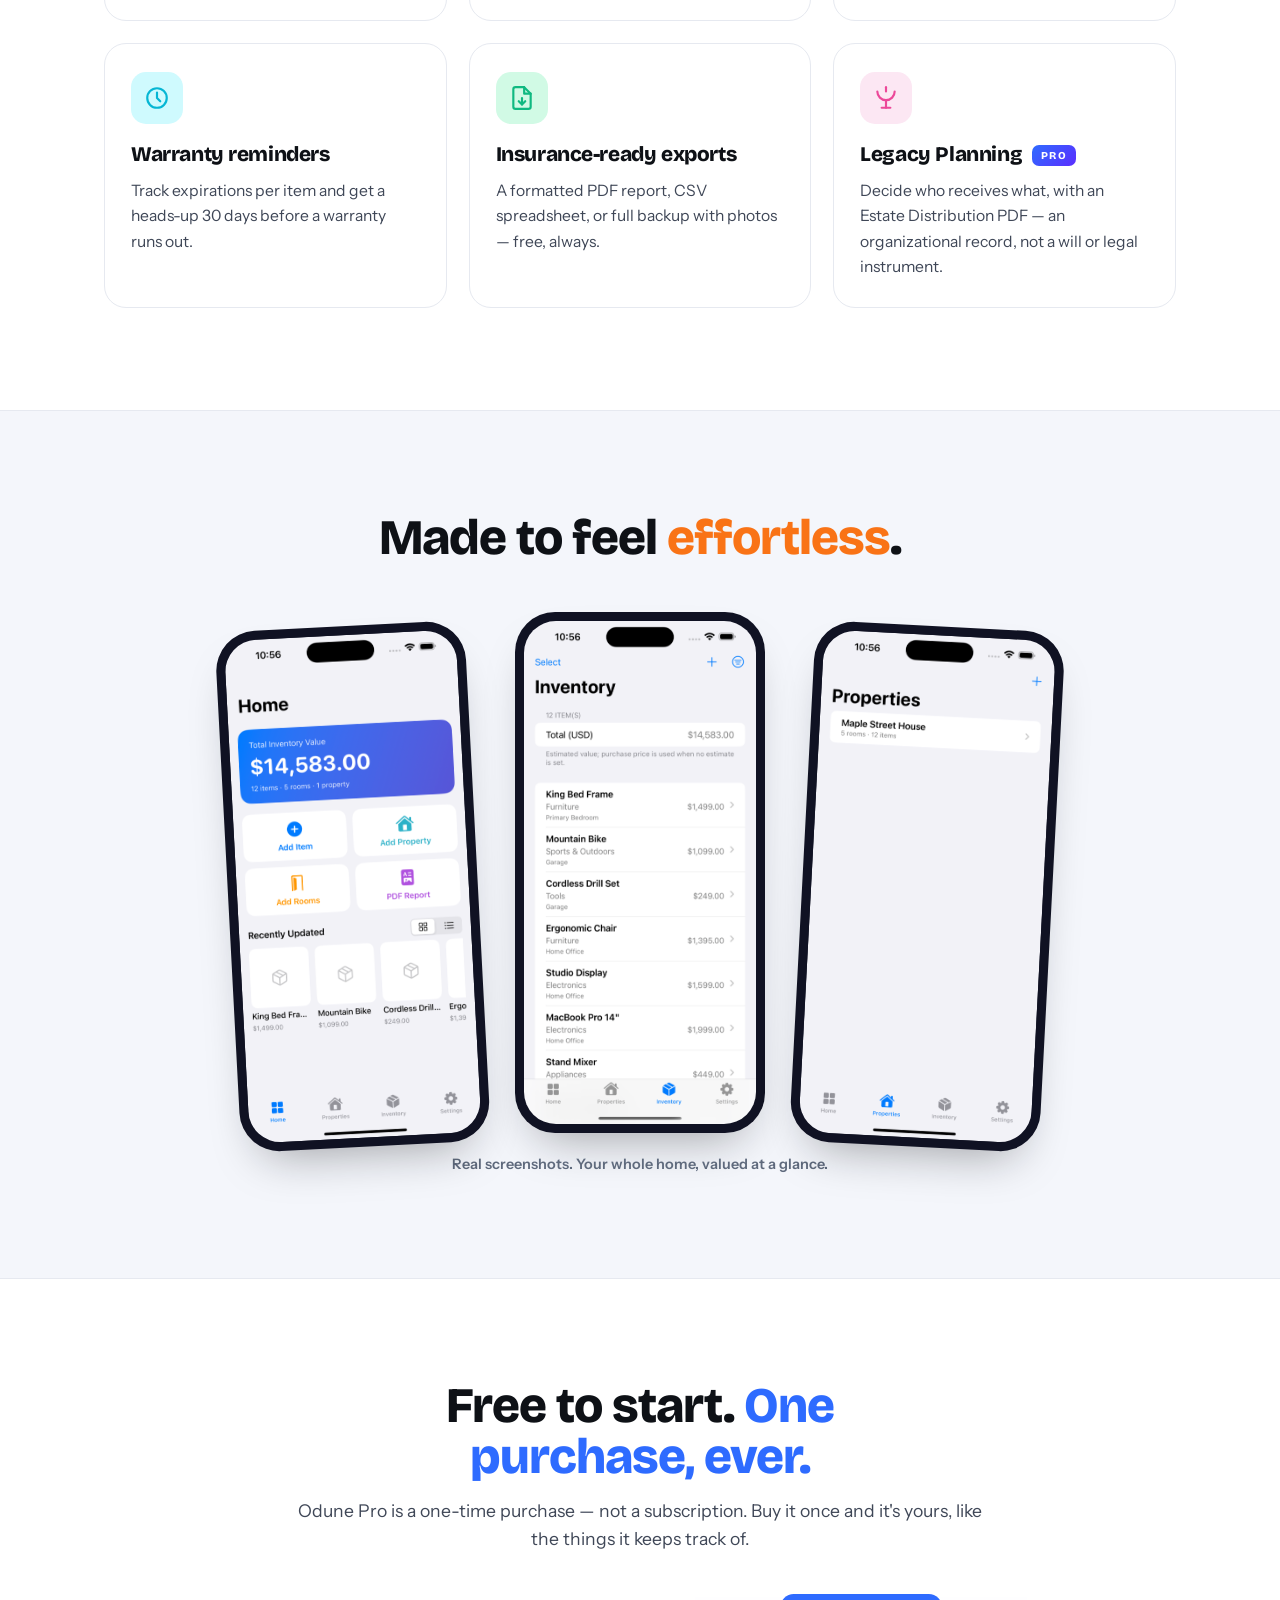
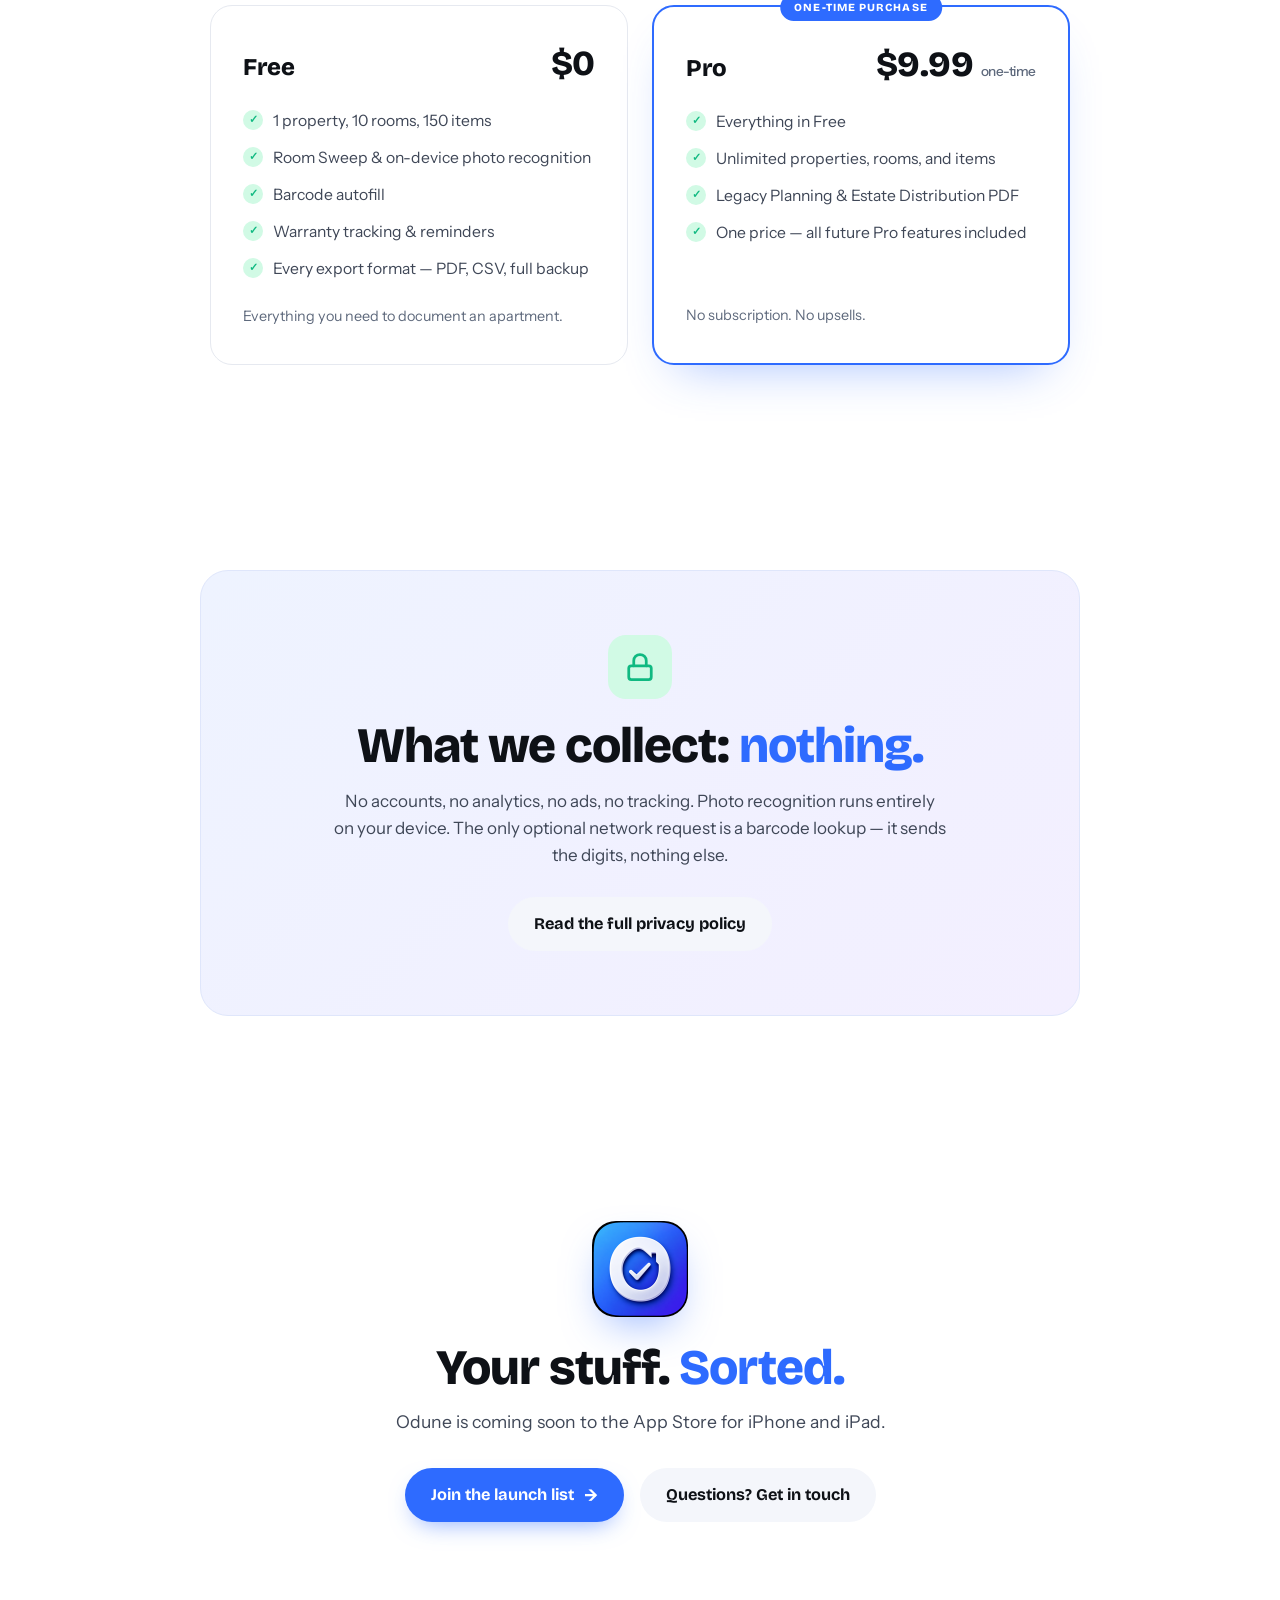
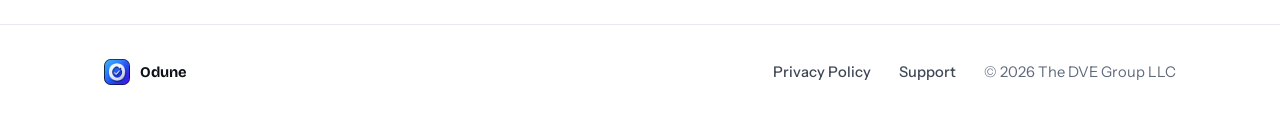
==== commit 24dc65aa: "Full redesign: bright playful direction from user's reference mock - 'Your stuff. Sorted.' hero with" ====
--- a/index.html
+++ b/index.html
@@ -3,26 +3,26 @@
 <head>
 <meta charset="utf-8">
 <meta name="viewport" content="width=device-width, initial-scale=1">
-<title>Odune — Home Inventory. Catalog, insure, pass it on.</title>
-<meta name="description" content="Odune is the fast, private way to document everything you own — for insurance claims, warranties, moving, and passing things on to family. Your data stays on your phone.">
+<title>Odune — Your stuff. Sorted.</title>
+<meta name="description" content="Take a photo — Odune builds your home inventory. For claims, warranties, moving, and whatever comes next. Everything stays on your iPhone.">
 <link rel="icon" type="image/png" sizes="64x64" href="assets/icon-64.png">
 <link rel="apple-touch-icon" href="assets/icon-192.png">
 <link rel="canonical" href="https://www.odune.app/">
 <meta property="og:type" content="website">
 <meta property="og:site_name" content="Odune">
-<meta property="og:title" content="Odune — Home Inventory">
-<meta property="og:description" content="The fast, private way to document everything you own — for insurance claims, warranties, moving, and passing things on to family. Your data stays on your phone.">
+<meta property="og:title" content="Odune — Your stuff. Sorted.">
+<meta property="og:description" content="Take a photo — Odune builds your home inventory. For claims, warranties, moving, and whatever comes next. Everything stays on your iPhone.">
 <meta property="og:url" content="https://www.odune.app/">
 <meta property="og:image" content="https://www.odune.app/assets/og.png">
 <meta property="og:image:width" content="1200">
 <meta property="og:image:height" content="630">
 <meta name="twitter:card" content="summary_large_image">
-<meta name="twitter:title" content="Odune — Home Inventory">
-<meta name="twitter:description" content="The fast, private way to document everything you own — for insurance claims, warranties, moving, and passing things on to family. Your data stays on your phone.">
+<meta name="twitter:title" content="Odune — Your stuff. Sorted.">
+<meta name="twitter:description" content="Take a photo — Odune builds your home inventory. Everything stays on your iPhone.">
 <meta name="twitter:image" content="https://www.odune.app/assets/og.png">
 <link rel="preconnect" href="https://fonts.googleapis.com">
 <link rel="preconnect" href="https://fonts.gstatic.com" crossorigin>
-<link href="https://fonts.googleapis.com/css2?family=Fraunces:ital,opsz,wght@0,9..144,400..700;1,9..144,400..700&family=Instrument+Sans:ital,wght@0,400..700;1,400..700&display=swap" rel="stylesheet">
+<link href="https://fonts.googleapis.com/css2?family=Bricolage+Grotesque:opsz,wght@12..96,400..800&family=Instrument+Sans:ital,wght@0,400..700;1,400..700&family=Caveat:wght@600&display=swap" rel="stylesheet">
 <link rel="stylesheet" href="styles.css">
 </head>
 <body>
@@ -33,8 +33,8 @@
     <a class="link" href="#features">Features</a>
     <a class="link" href="#pricing">Pricing</a>
     <a class="link" href="privacy.html">Privacy</a>
-    <a class="link" href="support.html">Support</a>
-    <a class="btn primary small" href="mailto:digitaldreamsmiths@gmail.com?subject=Notify%20me%20when%20Odune%20launches&body=Please%20let%20me%20know%20when%20Odune%20is%20on%20the%20App%20Store.">Get notified</a>
+    <a class="link" href="support.html">FAQ</a>
+    <a class="btn primary small" href="mailto:support@odune.app?subject=Notify%20me%20when%20Odune%20launches&body=Please%20let%20me%20know%20when%20Odune%20is%20on%20the%20App%20Store.">Join the launch list</a>
   </nav>
 </header>
 
@@ -43,106 +43,174 @@
   <section class="hero">
     <div class="wrap">
       <div class="hero-copy">
-        <span class="kicker">Private home inventory for iPhone</span>
-        <h1>Everything you own, <em class="tick">accounted for.</em></h1>
-        <p class="lede">Odune is the fast, private way to document your home — for insurance
-        claims, warranties, moving day, and even passing things on to family.
-        Snap photos, let on-device AI name your items, and it never leaves your phone.</p>
-        <div class="hero-cta" id="get">
-          <a class="btn primary" href="mailto:digitaldreamsmiths@gmail.com?subject=Notify%20me%20when%20Odune%20launches&body=Please%20let%20me%20know%20when%20Odune%20is%20on%20the%20App%20Store.">Get notified at launch</a>
+        <h1>Your stuff.<br><span class="accent-blue">Sorted.</span></h1>
+        <p class="lede">Take a photo. Odune builds your home inventory.</p>
+        <p class="sub">For claims, warranties, moving, and whatever comes next.</p>
+        <div class="hero-cta">
+          <a class="btn primary" href="mailto:support@odune.app?subject=Notify%20me%20when%20Odune%20launches&body=Please%20let%20me%20know%20when%20Odune%20is%20on%20the%20App%20Store.">Join the launch list <span class="arrow">→</span></a>
           <a class="btn ghost" href="#features">See how it works</a>
         </div>
-        <p class="hero-note">Coming soon to the App&nbsp;Store · Free to use. No account. No subscription.</p>
-      </div>
-      <div class="hero-phone">
-        <div class="phone"><img src="assets/home.png" width="529" height="1146" alt="Odune home screen showing total inventory value of $14,583 across 12 items, 5 rooms, and 1 property"></div>
-      </div>
-    </div>
-    <div class="truststrip">
-      <div class="wrap">
-        <span>No accounts</span><span>No tracking</span><span>No ads</span><span>Your data stays on your phone</span>
-      </div>
-    </div>
-  </section>
-
-  <section class="chapter" id="features">
-    <div class="wrap">
-      <div class="copy">
-        <div class="marker"><span class="no">01</span><span class="rule"></span><span class="label">Catalog</span></div>
-        <h2>Document a whole room in minutes, not weekends.</h2>
-        <p>The reason most people don't have a home inventory is that making one is
-        tedious. Odune is built to remove every tap it can.</p>
-        <ul class="ticks">
-          <li><span><strong>Room Sweep</strong> — keep the camera open and snap item after item; each photo becomes a draft entry automatically.</span></li>
-          <li><span><strong>On-device recognition</strong> suggests a name and category for every photo — pictures never leave your phone.</span></li>
-          <li><span><strong>Barcode autofill</strong> — scan a product barcode to fill in name, brand, and category.</span></li>
-          <li><span><strong>One-tap templates</strong> for common rooms and household items.</span></li>
-        </ul>
-      </div>
-      <div class="shot">
-        <figure class="polaroid" style="--tilt:-1.6deg">
-          <img src="assets/inventory.png" width="529" height="1146" alt="Odune inventory list with search, sorting, and item values">
-          <figcaption>Search, sort, and group everything you own</figcaption>
-        </figure>
-      </div>
-    </div>
-  </section>
-
-  <section class="chapter flip">
-    <div class="wrap">
-      <div class="copy">
-        <div class="marker"><span class="no">02</span><span class="rule"></span><span class="label">Insure</span></div>
-        <h2>Ready for the day you hope never comes.</h2>
-        <p>A burst pipe, a break-in, a fire. When the adjuster asks what you lost,
-        the answer shouldn't live in your memory.</p>
-        <ul class="ticks">
-          <li><span><strong>Everything a claim needs</strong> — photos, receipts, serial numbers, purchase price, and estimated value per item.</span></li>
-          <li><span><strong>Value at a glance</strong> — per room, per property, and in total.</span></li>
-          <li><span><strong>Export freely</strong> — a formatted PDF report, a CSV spreadsheet, or a complete backup with photos. On the free plan, always.</span></li>
-          <li><span><strong>Warranty reminders</strong> — optional alerts 30 days before a warranty runs out.</span></li>
-        </ul>
-      </div>
-      <div class="shot">
-        <figure class="polaroid" style="--tilt:1.4deg">
-          <img src="assets/properties.png" width="529" height="1146" alt="Odune properties view showing values organized by property and room">
-          <figcaption>Organized by property and room</figcaption>
-        </figure>
-      </div>
-    </div>
-  </section>
-
-  <section class="chapter">
-    <div class="wrap">
-      <div class="copy">
-        <div class="marker"><span class="no">03</span><span class="rule"></span><span class="label">Pass it on</span></div>
-        <h2>Legacy Planning<span class="badge-pro">PRO</span></h2>
-        <p>Some things in your home are destined for someone. Odune's optional Legacy
-        Planning module lets you record who receives what — whole categories, rooms,
-        or properties, with per-item exceptions and personal notes — and export an
-        Estate Distribution PDF to keep with your will.</p>
-        <p>It's invisible until you turn it on, and it stays on your device like
-        everything else. The Estate Distribution PDF is an organizational record
-        for your family and executor — it is not a will or legal instrument.</p>
-      </div>
-      <div class="shot">
-        <figure class="polaroid" style="--tilt:-1.2deg">
-          <img src="assets/settings.png" width="529" height="1146" alt="Odune settings screen with export options and the Legacy Planning toggle">
-          <figcaption>Your data stays on your device — export anytime</figcaption>
-        </figure>
-      </div>
-    </div>
-  </section>
-
-  <section class="chapter pricing" id="pricing">
-    <div class="wrap" style="display:block">
-      <div class="head">
-        <div class="marker" style="justify-content:center"><span class="no">04</span><span class="rule"></span><span class="label">Pricing</span></div>
-        <h2>Free to start. One purchase, ever.</h2>
-        <p>Odune Pro is a one-time purchase — not a subscription. Buy it once and
-        it's yours, like the things it keeps track of.</p>
+        <p class="hero-note">Coming soon to the App&nbsp;Store · No account. No subscription.</p>
+      </div>
+
+      <div class="flow" aria-hidden="true">
+        <!-- camera capture card -->
+        <div class="capture">
+          <div class="statusdots"><i></i><i></i><i></i></div>
+          <div class="frame">
+            <img src="assets/chair.jpg" width="560" height="560" alt="">
+          </div>
+          <div class="modes"><span>VIDEO</span><span class="on">PHOTO</span><span>PANO</span></div>
+          <div class="shutter"></div>
+        </div>
+
+        <!-- recognized item card -->
+        <div class="itemcard">
+          <div class="thumb">
+            <img src="assets/chair.jpg" width="560" height="560" alt="">
+          </div>
+          <div class="name">Leather Armchair</div>
+          <div class="meta">Furniture · Living Room</div>
+          <div class="price">$1,299.00</div>
+        </div>
+
+        <!-- inventory phone -->
+        <div class="phone"><img src="assets/inventory.png" width="529" height="1146" alt=""></div>
+
+        <!-- hand-drawn arrows -->
+        <svg class="doodle" style="left:196px; top:180px; width:70px; height:60px" viewBox="0 0 70 60">
+          <path d="M8 8 C 30 10, 48 24, 54 46" fill="none" stroke="#2e6bff" stroke-width="5" stroke-linecap="round"/>
+          <path d="M42 40 L 55 49 L 57 33" fill="none" stroke="#2e6bff" stroke-width="5" stroke-linecap="round" stroke-linejoin="round"/>
+        </svg>
+        <svg class="doodle" style="left:340px; top:330px; width:74px; height:54px" viewBox="0 0 74 54">
+          <path d="M8 44 C 28 46, 50 34, 62 14" fill="none" stroke="#2e6bff" stroke-width="5" stroke-linecap="round"/>
+          <path d="M62 30 L 64 12 L 47 16" fill="none" stroke="#2e6bff" stroke-width="5" stroke-linecap="round" stroke-linejoin="round"/>
+        </svg>
+        <!-- sparkles -->
+        <svg class="doodle sparkle" style="left:214px; top:30px; width:34px; height:34px" viewBox="0 0 38 38">
+          <path d="M19 2 L22 15 L36 19 L22 23 L19 36 L16 23 L2 19 L16 15 Z" fill="#8b5cf6"/>
+        </svg>
+        <svg class="doodle sparkle s2" style="left:262px; top:88px; width:20px; height:20px" viewBox="0 0 38 38">
+          <path d="M19 2 L22 15 L36 19 L22 23 L19 36 L16 23 L2 19 L16 15 Z" fill="#06b6d4"/>
+        </svg>
+        <svg class="doodle sparkle s3" style="left:6px; top:0; width:40px; height:34px" viewBox="0 0 40 34">
+          <path d="M6 30 L 12 12" stroke="#f97316" stroke-width="5" stroke-linecap="round"/>
+          <path d="M20 26 L 22 6" stroke="#f97316" stroke-width="5" stroke-linecap="round"/>
+          <path d="M32 30 L 36 16" stroke="#f97316" stroke-width="5" stroke-linecap="round"/>
+        </svg>
+        <!-- handwritten note -->
+        <div class="note">
+          <span class="hand">All your stuff. Right here.</span>
+          <svg width="46" height="34" viewBox="0 0 46 34" style="margin-top:2px">
+            <path d="M6 6 C 14 22, 28 28, 40 26" fill="none" stroke="#8b5cf6" stroke-width="4" stroke-linecap="round"/>
+            <path d="M30 32 L 42 26 L 32 18" fill="none" stroke="#8b5cf6" stroke-width="4" stroke-linecap="round" stroke-linejoin="round"/>
+          </svg>
+        </div>
+      </div>
+    </div>
+  </section>
+
+  <section class="steps">
+    <div class="wrap">
+      <div class="step snap reveal">
+        <div class="bubble">
+          <svg viewBox="0 0 24 24" fill="none" stroke="#f97316" stroke-width="2" stroke-linecap="round" stroke-linejoin="round"><path d="M23 19a2 2 0 0 1-2 2H3a2 2 0 0 1-2-2V8a2 2 0 0 1 2-2h4l2-3h6l2 3h4a2 2 0 0 1 2 2z"/><circle cx="12" cy="13" r="4"/></svg>
+        </div>
+        <div><h3>Snap</h3><p>Take a photo.</p></div>
+      </div>
+      <svg class="step-arrow" width="44" height="20" viewBox="0 0 44 20"><path d="M2 10 C 14 4, 28 16, 40 10" fill="none" stroke="currentColor" stroke-width="4" stroke-linecap="round"/><path d="M32 4 L 42 10 L 32 16" fill="none" stroke="currentColor" stroke-width="4" stroke-linecap="round" stroke-linejoin="round"/></svg>
+      <div class="step sorted reveal">
+        <div class="bubble">
+          <svg viewBox="0 0 24 24" fill="none" stroke="#2e6bff" stroke-width="2" stroke-linecap="round" stroke-linejoin="round"><path d="M21 8a2 2 0 0 0-1-1.73l-7-4a2 2 0 0 0-2 0l-7 4A2 2 0 0 0 3 8v8a2 2 0 0 0 1 1.73l7 4a2 2 0 0 0 2 0l7-4A2 2 0 0 0 21 16z"/><path d="M3.3 7 12 12l8.7-5"/><path d="M12 22V12"/></svg>
+        </div>
+        <div><h3>Sorted</h3><p>Odune organizes<br>it for you.</p></div>
+      </div>
+      <svg class="step-arrow" width="44" height="20" viewBox="0 0 44 20"><path d="M2 10 C 14 4, 28 16, 40 10" fill="none" stroke="currentColor" stroke-width="4" stroke-linecap="round"/><path d="M32 4 L 42 10 L 32 16" fill="none" stroke="currentColor" stroke-width="4" stroke-linecap="round" stroke-linejoin="round"/></svg>
+      <div class="step covered reveal">
+        <div class="bubble">
+          <svg viewBox="0 0 24 24" fill="none" stroke="#8b5cf6" stroke-width="2" stroke-linecap="round" stroke-linejoin="round"><path d="M14 2H6a2 2 0 0 0-2 2v16a2 2 0 0 0 2 2h12a2 2 0 0 0 2-2V8z"/><path d="M14 2v6h6"/><path d="m9 15 2 2 4-4"/></svg>
+        </div>
+        <div><h3>Covered</h3><p>Ready when<br>it matters.</p></div>
+      </div>
+    </div>
+  </section>
+
+  <section class="badges">
+    <div class="wrap">
+      <div class="badge">
+        <span class="chip pink"><svg width="18" height="18" viewBox="0 0 24 24" fill="none" stroke="currentColor" stroke-width="2.2" stroke-linecap="round" stroke-linejoin="round"><path d="M12 2H2v10l9.3 9.3a2 2 0 0 0 2.8 0l7.2-7.2a2 2 0 0 0 0-2.8z"/><circle cx="7.5" cy="7.5" r="1"/></svg></span>
+        Free for 150 items. Pro is $9.99 once.
+      </div>
+      <div class="badge">
+        <span class="chip green"><svg width="18" height="18" viewBox="0 0 24 24" fill="none" stroke="currentColor" stroke-width="2.2" stroke-linecap="round" stroke-linejoin="round"><rect x="3" y="11" width="18" height="11" rx="2"/><path d="M7 11V7a5 5 0 0 1 10 0v4"/></svg></span>
+        Everything stays on your iPhone.
+      </div>
+    </div>
+  </section>
+
+  <section class="block" id="features">
+    <div class="wrap">
+      <div class="block-head reveal">
+        <h2>Document a whole room in <span class="accent-blue">minutes</span>, not weekends.</h2>
+        <p>Home inventories fail because they're tedious. Odune removes every tap it can.</p>
+      </div>
+      <div class="features">
+        <div class="feature reveal">
+          <div class="chip orange"><svg viewBox="0 0 24 24" fill="none" stroke="currentColor" stroke-width="2" stroke-linecap="round" stroke-linejoin="round"><path d="M23 19a2 2 0 0 1-2 2H3a2 2 0 0 1-2-2V8a2 2 0 0 1 2-2h4l2-3h6l2 3h4a2 2 0 0 1 2 2z"/><circle cx="12" cy="13" r="4"/></svg></div>
+          <h3>Room Sweep</h3>
+          <p>Keep the camera open and snap item after item — each photo becomes a draft entry automatically.</p>
+        </div>
+        <div class="feature reveal">
+          <div class="chip purple"><svg viewBox="0 0 24 24" fill="none" stroke="currentColor" stroke-width="2" stroke-linecap="round" stroke-linejoin="round"><path d="M12 3l1.9 5.8L20 10l-6.1 1.2L12 17l-1.9-5.8L4 10l6.1-1.2z"/><path d="M19 15l.9 2.6L22 18l-2.1.9L19 21l-.9-2.1L16 18l2.1-.4z"/></svg></div>
+          <h3>On-device AI</h3>
+          <p>Photos get a suggested name and category instantly — and never leave your phone.</p>
+        </div>
+        <div class="feature reveal">
+          <div class="chip blue"><svg viewBox="0 0 24 24" fill="none" stroke="currentColor" stroke-width="2" stroke-linecap="round"><path d="M3 5v14"/><path d="M8 5v14"/><path d="M12 5v14"/><path d="M17 5v14"/><path d="M21 5v14"/></svg></div>
+          <h3>Barcode autofill</h3>
+          <p>Scan a product barcode to fill in name, brand, and category in one go.</p>
+        </div>
+        <div class="feature reveal">
+          <div class="chip teal"><svg viewBox="0 0 24 24" fill="none" stroke="currentColor" stroke-width="2" stroke-linecap="round" stroke-linejoin="round"><circle cx="12" cy="12" r="9"/><path d="M12 7v5l3 3"/></svg></div>
+          <h3>Warranty reminders</h3>
+          <p>Track expirations per item and get a heads-up 30 days before a warranty runs out.</p>
+        </div>
+        <div class="feature reveal">
+          <div class="chip green"><svg viewBox="0 0 24 24" fill="none" stroke="currentColor" stroke-width="2" stroke-linecap="round" stroke-linejoin="round"><path d="M14 2H6a2 2 0 0 0-2 2v16a2 2 0 0 0 2 2h12a2 2 0 0 0 2-2V8z"/><path d="M14 2v6h6"/><path d="M12 18v-6"/><path d="m9 15 3 3 3-3"/></svg></div>
+          <h3>Insurance-ready exports</h3>
+          <p>A formatted PDF report, CSV spreadsheet, or full backup with photos — free, always.</p>
+        </div>
+        <div class="feature reveal">
+          <div class="chip pink"><svg viewBox="0 0 24 24" fill="none" stroke="currentColor" stroke-width="2" stroke-linecap="round" stroke-linejoin="round"><path d="M20 6c0 4.4-3.6 8-8 8s-8-3.6-8-8"/><path d="M12 14v7"/><path d="M8 21h8"/><path d="M12 2v4"/></svg></div>
+          <h3>Legacy Planning <span class="badge-pro">PRO</span></h3>
+          <p>Decide who receives what, with an Estate Distribution PDF — an organizational record, not a will or legal instrument.</p>
+        </div>
+      </div>
+    </div>
+  </section>
+
+  <section class="shots block">
+    <div class="wrap">
+      <div class="block-head reveal">
+        <h2>Made to feel <span class="accent-orange">effortless</span>.</h2>
+      </div>
+      <div class="row">
+        <div class="shot-phone tilt-l"><img src="assets/home.png" width="529" height="1146" alt="Odune dashboard with total inventory value"></div>
+        <div class="shot-phone"><img src="assets/inventory.png" width="529" height="1146" alt="Odune inventory list"></div>
+        <div class="shot-phone tilt-r"><img src="assets/properties.png" width="529" height="1146" alt="Odune properties organized by room"></div>
+      </div>
+      <p class="shot-cap">Real screenshots. Your whole home, valued at a glance.</p>
+    </div>
+  </section>
+
+  <section class="block" id="pricing">
+    <div class="wrap">
+      <div class="block-head reveal">
+        <h2>Free to start. <span class="accent-blue">One purchase, ever.</span></h2>
+        <p>Odune Pro is a one-time purchase — not a subscription. Buy it once and it's yours, like the things it keeps track of.</p>
       </div>
       <div class="plans">
-        <div class="plan">
+        <div class="plan reveal">
           <h3>Free <span class="price">$0</span></h3>
           <ul>
             <li>1 property, 10 rooms, 150 items</li>
@@ -153,7 +221,7 @@
           </ul>
           <p class="note">Everything you need to document an apartment.</p>
         </div>
-        <div class="plan pro">
+        <div class="plan pro reveal">
           <h3>Pro <span class="price">$9.99 <small>one-time</small></span></h3>
           <ul>
             <li>Everything in Free</li>
@@ -161,32 +229,31 @@
             <li>Legacy Planning &amp; Estate Distribution PDF</li>
             <li>One price — all future Pro features included</li>
           </ul>
-          <p class="note">One purchase. No subscription. No upsells.</p>
-        </div>
-      </div>
-      <p class="no-subs">“We don't do subscriptions. Your belongings aren't a recurring revenue stream.”</p>
-    </div>
-  </section>
-
-  <section class="chapter privacy-band">
-    <div class="wrap">
-      <div class="marker"><span class="no">05</span><span class="rule"></span><span class="label">Privacy</span></div>
-      <h2>What we collect: <em class="tick" style="color:#fff;-webkit-text-fill-color:#fff">nothing.</em></h2>
-      <p>Odune has no accounts, no analytics, no advertising, and no third-party
-      tracking. Photo recognition runs entirely on your device using Apple's built-in
-      frameworks. The only optional network request the app can make is a barcode
-      lookup — and it sends the barcode digits, nothing else.</p>
-      <a class="btn ghost" href="privacy.html">Read the full privacy policy</a>
-    </div>
-  </section>
-
-  <section class="chapter finale">
-    <div class="wrap">
+          <p class="note">No subscription. No upsells.</p>
+        </div>
+      </div>
+    </div>
+  </section>
+
+  <section class="block privacy-band">
+    <div class="wrap">
+      <div class="panel reveal">
+        <div class="lock"><svg width="30" height="30" viewBox="0 0 24 24" fill="none" stroke="currentColor" stroke-width="2.2" stroke-linecap="round" stroke-linejoin="round"><rect x="3" y="11" width="18" height="11" rx="2"/><path d="M7 11V7a5 5 0 0 1 10 0v4"/></svg></div>
+        <h2>What we collect: <span class="accent-blue">nothing.</span></h2>
+        <p>No accounts, no analytics, no ads, no tracking. Photo recognition runs entirely on your device.
+        The only optional network request is a barcode lookup — it sends the digits, nothing else.</p>
+        <a class="btn ghost" href="privacy.html">Read the full privacy policy</a>
+      </div>
+    </div>
+  </section>
+
+  <section class="block finale">
+    <div class="wrap reveal">
       <img class="appicon" src="assets/icon-192.png" width="192" height="192" alt="Odune app icon">
-      <h2>Your home, in good order.</h2>
+      <h2>Your stuff. <span class="accent-blue">Sorted.</span></h2>
       <p>Odune is coming soon to the App Store for iPhone and iPad.</p>
       <div class="hero-cta">
-        <a class="btn primary" href="mailto:digitaldreamsmiths@gmail.com?subject=Notify%20me%20when%20Odune%20launches&body=Please%20let%20me%20know%20when%20Odune%20is%20on%20the%20App%20Store.">Get notified at launch</a>
+        <a class="btn primary" href="mailto:support@odune.app?subject=Notify%20me%20when%20Odune%20launches&body=Please%20let%20me%20know%20when%20Odune%20is%20on%20the%20App%20Store.">Join the launch list <span class="arrow">→</span></a>
         <a class="btn ghost" href="support.html">Questions? Get in touch</a>
       </div>
     </div>
@@ -203,5 +270,21 @@
   </div>
 </footer>
 
+<script>
+  // Gentle scroll reveals; instant when the user prefers reduced motion.
+  const reduced = window.matchMedia("(prefers-reduced-motion: reduce)").matches;
+  const targets = document.querySelectorAll(".reveal");
+  if (reduced || !("IntersectionObserver" in window)) {
+    targets.forEach(t => t.classList.add("in"));
+  } else {
+    const io = new IntersectionObserver(entries => {
+      for (const e of entries) {
+        if (e.isIntersecting) { e.target.classList.add("in"); io.unobserve(e.target); }
+      }
+    }, { threshold: 0.15 });
+    targets.forEach(t => io.observe(t));
+  }
+</script>
+
 </body>
 </html>
--- a/styles.css
+++ b/styles.css
@@ -1,31 +1,34 @@
 /* Odune — marketing site
-   Aesthetic: "a beautifully kept household ledger."
-   Warm ivory paper, deep ink-indigo, editorial serif display type,
-   the app's blue→violet gradient reserved for accents. */
+   Direction: bright, bold, playful consumer app page.
+   White ground, punchy blue, hand-drawn accents, big friendly type. */
 
 :root {
-  --paper: #f7f4ec;
-  --paper-deep: #efeadd;
-  --ink: #171a38;
-  --ink-soft: #4a4d68;
-  --ink-faint: #62657e;
-  --line: #ddd7c8;
-  --brand-a: #2e6bff;
-  --brand-b: #5b2eff;
-  --brand-grad: linear-gradient(135deg, #2e6bff 0%, #4a3dff 55%, #5b2eff 100%);
-  --amber: #b98324;
-  --card: #fffdf8;
-  --radius: 20px;
-  --font-display: "Fraunces", "Georgia", serif;
+  --paper: #ffffff;
+  --paper-deep: #f4f6fb;
+  --ink: #0e1116;
+  --ink-soft: #3f4757;
+  --ink-faint: #5f6a7d;
+  --line: #e6e9f0;
+  --brand: #2e6bff;
+  --brand-deep: #1f4fd6;
+  --brand-grad: linear-gradient(135deg, #2e6bff 0%, #5b2eff 100%);
+  --orange: #f97316;
+  --pink: #ec4899;
+  --green: #10b981;
+  --purple: #8b5cf6;
+  --teal: #06b6d4;
+  --radius: 22px;
+  --font-display: "Bricolage Grotesque", "Avenir Next", "Helvetica Neue", sans-serif;
   --font-body: "Instrument Sans", "Helvetica Neue", "Segoe UI", sans-serif;
+  --font-hand: "Caveat", "Marker Felt", cursive;
 }
 
 * { box-sizing: border-box; margin: 0; padding: 0; }
 
 :focus-visible {
-  outline: 2px solid var(--brand-a);
+  outline: 3px solid var(--brand);
   outline-offset: 3px;
-  border-radius: 4px;
+  border-radius: 6px;
 }
 
 html { scroll-behavior: smooth; }
@@ -35,75 +38,52 @@
   color: var(--ink);
   font-family: var(--font-body);
   font-size: 17px;
-  line-height: 1.65;
+  line-height: 1.6;
   -webkit-font-smoothing: antialiased;
-  /* faint ledger grid */
-  background-image:
-    repeating-linear-gradient(to bottom, transparent 0 31px, rgba(23, 26, 56, 0.035) 31px 32px);
-}
-
-::selection { background: #2e6bff; color: #fff; }
-
-.wrap {
-  max-width: 1080px;
-  margin: 0 auto;
-  padding-inline: 24px;
-}
+}
+
+::selection { background: var(--brand); color: #fff; }
+
+.wrap { max-width: 1120px; margin: 0 auto; padding-inline: 24px; }
 
 /* ---------- type ---------- */
 
-h1, h2, h3, .serif {
+h1, h2, h3 {
   font-family: var(--font-display);
-  font-weight: 560;
-  letter-spacing: -0.015em;
-  line-height: 1.08;
+  font-weight: 800;
+  letter-spacing: -0.02em;
+  line-height: 1.02;
   text-wrap: balance;
 }
-
-h1 { font-size: clamp(2.6rem, 6.4vw, 4.6rem); }
-h2 { font-size: clamp(1.9rem, 4vw, 2.9rem); }
-h3 { font-size: 1.35rem; line-height: 1.25; }
+h1 { font-size: clamp(3rem, 7.5vw, 5.4rem); }
+h2 { font-size: clamp(2rem, 4.4vw, 3.1rem); }
+h3 { font-size: 1.3rem; line-height: 1.25; }
+
+.accent-blue { color: var(--brand); }
+.accent-orange { color: var(--orange); }
+.accent-purple { color: var(--purple); }
 
 .lede {
+  font-family: var(--font-display);
+  font-weight: 700;
+  font-size: clamp(1.3rem, 2.6vw, 1.8rem);
+  line-height: 1.2;
+  margin-top: 22px;
+  max-width: 21em;
+}
+.sub {
   font-size: clamp(1.05rem, 2vw, 1.25rem);
   color: var(--ink-soft);
-  max-width: 34em;
-}
-
-em.tick {
-  font-style: italic;
-  background: var(--brand-grad);
-  -webkit-background-clip: text;
-  background-clip: text;
-  color: transparent;
-}
-
-/* ledger-style section marker */
-.marker {
-  display: flex;
-  align-items: baseline;
-  gap: 14px;
-  margin-bottom: 18px;
-  color: var(--amber);
-  font-variant-numeric: tabular-nums;
-}
-.marker .no {
-  font-family: var(--font-display);
-  font-style: italic;
-  font-size: 1.05rem;
-}
-.marker .rule {
-  flex: 0 0 44px;
-  height: 1px;
-  background: var(--amber);
-  opacity: 0.55;
-  transform: translateY(-4px);
-}
-.marker .label {
-  font-size: 0.78rem;
-  letter-spacing: 0.18em;
-  text-transform: uppercase;
-  color: var(--ink-faint);
+  margin-top: 12px;
+  max-width: 30em;
+}
+
+.hand {
+  font-family: var(--font-hand);
+  font-size: 1.6rem;
+  line-height: 1.05;
+  color: var(--purple);
+  font-weight: 600;
 }
 
 /* ---------- nav ---------- */
@@ -112,434 +92,444 @@
   position: sticky;
   top: 0;
   z-index: 50;
+  background: rgba(255, 255, 255, 0.92);
   backdrop-filter: blur(14px);
   -webkit-backdrop-filter: blur(14px);
-  background: rgba(247, 244, 236, 0.82);
   border-bottom: 1px solid var(--line);
 }
-
-nav.site {
-  display: flex;
-  align-items: center;
-  gap: 28px;
-  height: 64px;
-}
-
+nav.site { display: flex; align-items: center; gap: 30px; height: 72px; }
 .brand {
-  display: flex;
-  align-items: center;
-  gap: 10px;
-  text-decoration: none;
-  color: var(--ink);
+  display: flex; align-items: center; gap: 12px;
+  text-decoration: none; color: var(--ink);
   font-family: var(--font-display);
-  font-size: 1.3rem;
-  font-weight: 600;
+  font-size: 1.5rem; font-weight: 800;
   margin-right: auto;
 }
-.brand img { width: 30px; height: 30px; border-radius: 8px; display: block; }
+.brand img { width: 40px; height: 40px; border-radius: 11px; display: block; }
 
 nav.site a.link {
-  color: var(--ink-soft);
-  text-decoration: none;
-  font-size: 0.95rem;
+  color: var(--ink-soft); text-decoration: none;
+  font-weight: 600; font-size: 0.98rem;
   transition: color 0.15s;
 }
-nav.site a.link:hover { color: var(--ink); }
+nav.site a.link:hover { color: var(--brand); }
 
 .btn {
-  display: inline-flex;
-  align-items: center;
-  gap: 8px;
-  padding: 11px 22px;
-  border-radius: 999px;
-  font-weight: 600;
-  font-size: 0.95rem;
-  text-decoration: none;
-  transition: transform 0.15s, box-shadow 0.15s;
+  display: inline-flex; align-items: center; gap: 10px;
+  padding: 14px 26px; border-radius: 999px;
+  font-family: var(--font-display);
+  font-weight: 700; font-size: 1.02rem;
+  text-decoration: none; border: none; cursor: pointer;
+  transition: transform 0.15s, box-shadow 0.15s, background 0.15s;
 }
 .btn.primary {
-  background: var(--brand-grad);
-  color: #fff;
-  box-shadow: 0 8px 24px -8px rgba(58, 61, 255, 0.55);
-}
-.btn.primary:hover { transform: translateY(-1px); box-shadow: 0 12px 28px -8px rgba(58, 61, 255, 0.6); }
-.btn.ghost {
-  border: 1px solid var(--line);
-  color: var(--ink);
-  background: var(--card);
-}
-.btn.ghost:hover { border-color: var(--ink-faint); }
-.btn.small { padding: 8px 16px; font-size: 0.88rem; }
+  background: var(--brand); color: #fff;
+  box-shadow: 0 10px 24px -10px rgba(46, 107, 255, 0.6);
+}
+.btn.primary:hover { background: var(--brand-deep); transform: translateY(-2px); }
+.btn.ghost { background: var(--paper-deep); color: var(--ink); }
+.btn.ghost:hover { background: #e9edf6; }
+.btn.small { padding: 10px 20px; font-size: 0.92rem; }
+.btn .arrow { font-family: var(--font-body); font-weight: 700; }
 
 /* ---------- hero ---------- */
 
-.hero {
-  position: relative;
-  padding: clamp(56px, 9vw, 110px) 0 0;
-  overflow: hidden;
-}
-
+.hero { position: relative; padding: clamp(48px, 7vw, 96px) 0 clamp(48px, 6vw, 80px); overflow: hidden; }
 .hero .wrap {
   display: grid;
-  grid-template-columns: 1.15fr 0.85fr;
-  gap: clamp(24px, 5vw, 72px);
+  grid-template-columns: 0.92fr 1.08fr;
+  gap: clamp(24px, 4vw, 56px);
   align-items: center;
 }
-
-.hero-copy { animation: rise 0.8s cubic-bezier(0.2, 0.7, 0.2, 1) both; }
-.hero-copy .lede { margin-top: 22px; }
-.hero-cta { display: flex; flex-wrap: wrap; gap: 14px; margin-top: 34px; align-items: center; }
-.hero-note { font-size: 0.85rem; color: var(--ink-faint); margin-top: 14px; }
-
-.kicker {
-  display: inline-flex;
-  align-items: center;
-  gap: 8px;
-  font-size: 0.78rem;
-  letter-spacing: 0.16em;
-  text-transform: uppercase;
-  color: var(--amber);
-  margin-bottom: 20px;
-}
-.kicker::before {
-  content: "";
-  width: 28px; height: 1px;
-  background: var(--amber);
-}
-
-/* phone */
-.hero-phone {
+.hero-copy { animation: pop 0.7s cubic-bezier(0.2, 0.8, 0.25, 1) both; }
+.hero-cta { display: flex; flex-wrap: wrap; align-items: center; gap: 16px; margin-top: 32px; }
+.hero-note { margin-top: 16px; font-size: 0.95rem; color: var(--ink-faint); font-weight: 500; }
+
+@keyframes pop {
+  from { opacity: 0; transform: translateY(22px); }
+  to { opacity: 1; transform: none; }
+}
+
+/* hero visual flow: capture -> card -> inventory */
+.flow {
   position: relative;
-  display: flex;
-  justify-content: center;
-  animation: rise 0.9s 0.15s cubic-bezier(0.2, 0.7, 0.2, 1) both;
-}
-.hero-phone::before {
-  content: "";
+  min-height: 560px;
+  animation: pop 0.8s 0.12s cubic-bezier(0.2, 0.8, 0.25, 1) both;
+}
+.flow svg.doodle { position: absolute; overflow: visible; pointer-events: none; z-index: 4; }
+
+.capture {
   position: absolute;
-  inset: 8% -10% -30% -10%;
-  background: radial-gradient(closest-side, rgba(74, 61, 255, 0.28), transparent 72%);
-  filter: blur(12px);
-  z-index: 0;
-}
-.phone {
-  position: relative;
+  left: 0; top: 40px;
+  width: 218px;
+  background: #101223;
+  border-radius: 26px;
+  padding: 14px 14px 12px;
+  transform: rotate(-5deg);
+  box-shadow: 0 26px 50px -22px rgba(14, 17, 22, 0.5);
+  z-index: 2;
+}
+.capture .statusdots { display: flex; gap: 5px; justify-content: center; margin-bottom: 10px; }
+.capture .statusdots i { width: 5px; height: 5px; border-radius: 50%; background: #3a3f55; }
+.capture .frame {
+  border-radius: 14px;
+  overflow: hidden;
+  line-height: 0;
+}
+.capture .frame img {
+  display: block; width: 100%; height: 158px;
+  object-fit: cover;
+}
+.capture .modes {
+  display: flex; justify-content: center; gap: 12px;
+  font-size: 0.55rem; letter-spacing: 0.08em;
+  color: #8a8fa8; margin-top: 12px; font-weight: 600;
+}
+.capture .modes .on { color: #ffd60a; }
+.capture .shutter {
+  width: 40px; height: 40px; border-radius: 50%;
+  border: 3px solid #fff; background: #fff;
+  box-shadow: 0 0 0 3px #101223 inset;
+  margin: 10px auto 2px;
+}
+
+.itemcard {
+  position: absolute;
+  left: 150px; top: 270px;
+  width: 240px;
+  background: #fff;
+  border-radius: 20px;
+  padding: 16px;
+  box-shadow: 0 24px 48px -20px rgba(14, 17, 22, 0.28);
+  border: 1px solid var(--line);
+  z-index: 3;
+}
+.itemcard .thumb {
+  border-radius: 12px; overflow: hidden;
+  line-height: 0; margin-bottom: 12px;
+}
+.itemcard .thumb img {
+  display: block; width: 100%; height: 122px;
+  object-fit: cover;
+}
+.itemcard .name { font-family: var(--font-display); font-weight: 700; font-size: 1.1rem; }
+.itemcard .meta { color: var(--ink-faint); font-size: 0.85rem; margin-top: 2px; }
+.itemcard .price { color: var(--brand); font-family: var(--font-display); font-weight: 800; font-size: 1.25rem; margin-top: 8px; }
+
+.flow .phone {
+  position: absolute;
+  right: 0; top: 0;
+  width: min(280px, 60vw);
+  border-radius: 44px;
+  padding: 10px;
+  background: #101223;
+  box-shadow: 0 30px 60px -24px rgba(14, 17, 22, 0.45);
   z-index: 1;
-  width: min(320px, 78vw);
-  border-radius: 46px;
-  padding: 11px;
-  background: #101223;
-  box-shadow:
-    0 2px 0 rgba(255, 255, 255, 0.25) inset,
-    0 30px 60px -22px rgba(23, 26, 56, 0.5);
-}
-.phone img { display: block; width: 100%; border-radius: 36px; }
-.hero .phone { margin-bottom: -12%; }
-
-@keyframes rise {
-  from { opacity: 0; transform: translateY(26px); }
-  to { opacity: 1; transform: none; }
-}
-
-/* trust strip */
-.truststrip {
-  margin-top: clamp(64px, 10vw, 120px);
-  border-block: 1px solid var(--line);
-  background: var(--paper-deep);
-  position: relative;
-  z-index: 2;
-}
-.truststrip .wrap {
-  display: flex;
-  flex-wrap: wrap;
-  justify-content: center;
-  gap: 10px 0;
-  padding-block: 18px;
-}
-.truststrip span {
-  font-family: var(--font-display);
-  font-style: italic;
-  font-size: 1.02rem;
-  color: var(--ink-soft);
-  white-space: nowrap;
-}
-.truststrip span + span::before {
-  content: "·";
-  margin-inline: 18px;
-  color: var(--amber);
-}
-
-/* ---------- feature chapters ---------- */
-
-section.chapter { padding-block: clamp(64px, 9vw, 120px); }
-section.chapter + section.chapter { border-top: 1px solid var(--line); }
-
-.chapter .wrap {
+}
+.flow .phone img { display: block; width: 100%; height: auto; border-radius: 35px; }
+
+.flow .note {
+  position: absolute;
+  left: 6px; top: 420px;
+  width: 118px;
+  text-align: center;
+  transform: rotate(-4deg);
+  z-index: 4;
+}
+
+/* ---------- snap / sorted / covered strip ---------- */
+
+.steps { background: var(--paper-deep); border-block: 1px solid var(--line); }
+.steps .wrap {
+  display: flex; flex-wrap: wrap;
+  align-items: center; justify-content: center;
+  gap: clamp(18px, 3.5vw, 44px);
+  padding-block: clamp(36px, 5vw, 56px);
+}
+.step { display: flex; align-items: center; gap: 18px; }
+.step .bubble {
+  width: 92px; height: 92px; border-radius: 50%;
+  display: grid; place-items: center;
+  flex: 0 0 92px;
+}
+.step .bubble svg { width: 44px; height: 44px; }
+.step.snap .bubble { background: #ffedd5; }
+.step.sorted .bubble { background: #d8f6f0; }
+.step.covered .bubble { background: #ede9fe; }
+.step h3 { font-size: clamp(1.6rem, 3vw, 2.2rem); font-weight: 800; }
+.step.snap h3 { color: var(--orange); }
+.step.sorted h3 { color: var(--brand); }
+.step.covered h3 { color: var(--purple); }
+.step p { color: var(--ink-soft); font-weight: 600; line-height: 1.3; margin-top: 2px; }
+.step-arrow { color: #b7bfce; flex: 0 0 auto; }
+
+/* ---------- badge bar ---------- */
+
+.badges { border-bottom: 1px solid var(--line); }
+.badges .wrap {
+  display: flex; flex-wrap: wrap; justify-content: center;
+  gap: 14px 0; padding-block: 22px;
+}
+.badge {
+  display: flex; align-items: center; gap: 12px;
+  font-weight: 600; color: var(--ink);
+  padding-inline: 28px;
+}
+.badge + .badge { border-left: 1px solid var(--line); }
+.badge .chip {
+  width: 34px; height: 34px; border-radius: 10px;
+  display: grid; place-items: center; flex: 0 0 34px;
+}
+.badge .chip.pink { background: #fce7f3; color: var(--pink); }
+.badge .chip.green { background: #d1fae5; color: var(--green); }
+
+/* ---------- features ---------- */
+
+section.block { padding-block: clamp(64px, 8vw, 110px); }
+.block-head { text-align: center; max-width: 42em; margin: 0 auto; }
+.block-head p { margin-top: 14px; color: var(--ink-soft); font-size: 1.1rem; }
+
+.features {
   display: grid;
-  grid-template-columns: 1fr 1fr;
-  gap: clamp(32px, 6vw, 88px);
-  align-items: center;
-}
-.chapter.flip .copy { order: 2; }
-.chapter.flip .shot { order: 1; }
-
-.chapter .copy p { margin-top: 18px; color: var(--ink-soft); max-width: 30em; }
-
-.chapter ul.ticks {
-  list-style: none;
-  margin-top: 22px;
-  display: grid;
-  gap: 12px;
-}
-.chapter ul.ticks li {
-  display: flex;
-  gap: 12px;
-  align-items: flex-start;
-  color: var(--ink-soft);
-}
-.chapter ul.ticks li::before {
-  content: "✓";
-  flex: 0 0 22px;
-  height: 22px;
-  border-radius: 50%;
-  background: var(--brand-grad);
-  color: #fff;
-  font-size: 0.72rem;
-  display: grid;
-  place-items: center;
-  margin-top: 3px;
-}
-.chapter ul.ticks strong { color: var(--ink); font-weight: 600; }
-
-.chapter .shot { display: flex; justify-content: center; }
-
-.chapter .polaroid {
-  background: var(--card);
+  grid-template-columns: repeat(3, 1fr);
+  gap: 22px;
+  margin-top: 52px;
+}
+.feature {
+  background: #fff;
   border: 1px solid var(--line);
   border-radius: var(--radius);
-  padding: 14px;
-  box-shadow: 0 24px 48px -28px rgba(23, 26, 56, 0.35);
-  transform: rotate(var(--tilt, -1.4deg));
-  transition: transform 0.35s cubic-bezier(0.2, 0.7, 0.2, 1);
-  width: min(300px, 74vw);
-}
-.chapter .polaroid:hover { transform: rotate(0deg) scale(1.015); }
-.chapter .polaroid img { display: block; width: 100%; border-radius: 12px; }
-.chapter .polaroid figcaption {
+  padding: 28px 26px;
+  transition: transform 0.18s, box-shadow 0.18s;
+}
+.feature:hover { transform: translateY(-4px); box-shadow: 0 20px 40px -24px rgba(14, 17, 22, 0.25); }
+.feature .chip {
+  width: 52px; height: 52px; border-radius: 15px;
+  display: grid; place-items: center; margin-bottom: 18px;
+}
+.feature .chip svg { width: 26px; height: 26px; }
+.feature h3 { display: flex; align-items: center; gap: 10px; }
+.feature p { color: var(--ink-soft); margin-top: 10px; font-size: 0.98rem; }
+.chip.blue { background: #dbeafe; color: var(--brand); }
+.chip.orange { background: #ffedd5; color: var(--orange); }
+.chip.teal { background: #cffafe; color: var(--teal); }
+.chip.purple { background: #ede9fe; color: var(--purple); }
+.chip.pink { background: #fce7f3; color: var(--pink); }
+.chip.green { background: #d1fae5; color: var(--green); }
+
+.badge-pro {
   font-family: var(--font-display);
-  font-style: italic;
-  font-size: 0.92rem;
-  color: var(--ink-faint);
+  font-size: 0.66rem; font-weight: 800; letter-spacing: 0.12em;
+  padding: 4px 9px; border-radius: 7px;
+  background: var(--brand-grad); color: #fff;
+}
+
+/* ---------- screenshots row ---------- */
+
+.shots { background: var(--paper-deep); border-block: 1px solid var(--line); }
+.shots .row {
+  display: flex; justify-content: center; align-items: flex-start;
+  gap: clamp(18px, 3vw, 40px);
+  margin-top: 48px;
+}
+.shot-phone {
+  width: min(250px, 70vw);
+  border-radius: 40px; padding: 9px;
+  background: #101223;
+  box-shadow: 0 24px 48px -22px rgba(14, 17, 22, 0.4);
+}
+.shot-phone img { display: block; width: 100%; height: auto; border-radius: 32px; }
+.shot-phone.tilt-l { transform: rotate(-3deg) translateY(14px); }
+.shot-phone.tilt-r { transform: rotate(3deg) translateY(14px); }
+.shot-cap {
+  text-align: center; margin-top: 20px;
+  font-weight: 600; color: var(--ink-faint); font-size: 0.9rem;
+}
+
+/* ---------- pricing ---------- */
+
+.plans {
+  display: grid; grid-template-columns: 1fr 1fr;
+  gap: 24px; margin-top: 52px;
+  max-width: 860px; margin-inline: auto;
+}
+.plan {
+  background: #fff; border: 1px solid var(--line);
+  border-radius: var(--radius); padding: 36px 32px;
+  display: flex; flex-direction: column;
+}
+.plan.pro { border: 2px solid var(--brand); box-shadow: 0 24px 48px -26px rgba(46, 107, 255, 0.45); position: relative; }
+.plan.pro::before {
+  content: "ONE-TIME PURCHASE";
+  position: absolute; top: -13px; left: 50%; transform: translateX(-50%);
+  background: var(--brand); color: #fff;
+  font-family: var(--font-display); font-weight: 800;
+  font-size: 0.68rem; letter-spacing: 0.1em;
+  padding: 5px 14px; border-radius: 999px; white-space: nowrap;
+}
+.plan h3 { display: flex; align-items: baseline; justify-content: space-between; font-size: 1.5rem; }
+.plan .price { font-family: var(--font-display); font-size: 2.2rem; font-weight: 800; }
+.plan .price small { font-size: 0.85rem; font-family: var(--font-body); color: var(--ink-faint); font-weight: 500; }
+.plan ul { list-style: none; margin-top: 22px; display: grid; gap: 12px; color: var(--ink-soft); font-size: 0.98rem; }
+.plan ul li { padding-left: 30px; position: relative; }
+.plan ul li::before {
+  content: "✓"; position: absolute; left: 0; top: 0;
+  width: 20px; height: 20px; border-radius: 50%;
+  background: #d1fae5; color: var(--green);
+  font-size: 0.7rem; font-weight: 700;
+  display: grid; place-items: center; margin-top: 2px;
+}
+.plan .note { margin-top: auto; padding-top: 24px; font-size: 0.9rem; color: var(--ink-faint); }
+
+/* ---------- privacy panel ---------- */
+
+.privacy-band .panel {
+  background: linear-gradient(135deg, #eef3ff 0%, #f3efff 100%);
+  border: 1px solid #dfe6fb;
+  border-radius: 28px;
+  padding: clamp(36px, 5vw, 64px);
   text-align: center;
-  padding-top: 12px;
-}
-
-.badge-pro {
-  display: inline-block;
-  font-size: 0.72rem;
-  font-weight: 700;
-  letter-spacing: 0.14em;
-  padding: 4px 10px;
-  border-radius: 6px;
-  background: var(--ink);
-  color: var(--paper);
-  vertical-align: middle;
-  margin-left: 10px;
-  transform: translateY(-3px);
-}
-
-/* ---------- pricing ---------- */
-
-.pricing { background: var(--paper-deep); border-top: 1px solid var(--line); }
-.pricing .head { text-align: center; max-width: 40em; margin: 0 auto; }
-.pricing .head p { margin-top: 16px; color: var(--ink-soft); }
-
-.plans {
-  display: grid;
-  grid-template-columns: 1fr 1fr;
-  gap: 24px;
-  margin-top: 48px;
-  max-width: 820px;
-  margin-inline: auto;
-}
-.plan {
-  background: var(--card);
-  border: 1px solid var(--line);
-  border-radius: var(--radius);
-  padding: 34px 30px;
-  display: flex;
-  flex-direction: column;
-}
-.plan.pro {
-  border: 1px solid transparent;
-  background:
-    linear-gradient(var(--card), var(--card)) padding-box,
-    var(--brand-grad) border-box;
-  box-shadow: 0 24px 48px -26px rgba(58, 61, 255, 0.4);
-}
-.plan h3 { display: flex; align-items: baseline; justify-content: space-between; }
-.plan .price {
-  font-family: var(--font-display);
-  font-size: 2rem;
-  font-weight: 560;
-}
-.plan .price small { font-size: 0.85rem; font-family: var(--font-body); color: var(--ink-faint); font-weight: 400; }
-.plan ul {
-  list-style: none;
-  margin-top: 20px;
-  display: grid;
-  gap: 10px;
-  color: var(--ink-soft);
-  font-size: 0.97rem;
-}
-.plan ul li { padding-left: 22px; position: relative; }
-.plan ul li::before { content: "—"; position: absolute; left: 0; color: var(--amber); }
-.plan .note { margin-top: auto; padding-top: 22px; font-size: 0.85rem; color: var(--ink-faint); }
-
-.no-subs {
-  text-align: center;
-  margin-top: 34px;
-  font-family: var(--font-display);
-  font-style: italic;
-  font-size: 1.12rem;
-  color: var(--ink-soft);
-}
-
-/* ---------- privacy band ---------- */
-
-.privacy-band {
-  background: var(--ink);
-  color: #e9e7f5;
-  position: relative;
-  overflow: hidden;
-}
-.privacy-band::after {
-  content: "O";
-  position: absolute;
-  right: -4%;
-  bottom: -34%;
-  font-family: var(--font-display);
-  font-size: 30rem;
-  line-height: 1;
-  color: rgba(255, 255, 255, 0.04);
-  pointer-events: none;
-}
-.privacy-band .wrap { display: block; max-width: 760px; text-align: center; }
-.privacy-band h2 { color: #fff; }
-.privacy-band .marker { justify-content: center; }
-.privacy-band p { margin-top: 20px; color: #b9b7d1; }
-.privacy-band .btn.ghost { background: transparent; color: #fff; border-color: rgba(255,255,255,0.28); margin-top: 30px; }
-.privacy-band .btn.ghost:hover { border-color: #fff; }
-
-/* ---------- final cta ---------- */
+  max-width: 880px; margin-inline: auto;
+  position: relative; overflow: hidden;
+}
+.privacy-band .lock {
+  width: 64px; height: 64px; border-radius: 18px;
+  background: #d1fae5; color: var(--green);
+  display: grid; place-items: center; margin: 0 auto 22px;
+}
+.privacy-band p { margin-top: 16px; color: var(--ink-soft); max-width: 36em; margin-inline: auto; }
+.privacy-band .btn { margin-top: 28px; }
+
+/* ---------- finale ---------- */
 
 .finale { text-align: center; }
-.finale .wrap { display: block; }
 .finale .appicon {
-  width: 88px; height: 88px;
-  border-radius: 22px;
-  margin: 0 auto 26px;
-  display: block;
-  box-shadow: 0 18px 36px -16px rgba(58, 61, 255, 0.55);
-}
-.finale p { margin-top: 16px; color: var(--ink-soft); }
+  width: 96px; height: 96px; border-radius: 24px;
+  margin: 0 auto 26px; display: block;
+  box-shadow: 0 18px 40px -14px rgba(46, 107, 255, 0.5);
+}
+.finale p { margin-top: 14px; color: var(--ink-soft); font-size: 1.1rem; }
 .finale .hero-cta { justify-content: center; }
 
 /* ---------- footer ---------- */
 
-footer.site {
-  border-top: 1px solid var(--line);
-  padding-block: 36px 44px;
-  font-size: 0.9rem;
-  color: var(--ink-faint);
-}
-footer.site .wrap {
-  display: flex;
-  flex-wrap: wrap;
-  gap: 12px 28px;
-  align-items: center;
-}
+footer.site { border-top: 1px solid var(--line); padding-block: 34px 42px; font-size: 0.92rem; color: var(--ink-faint); }
+footer.site .wrap { display: flex; flex-wrap: wrap; gap: 12px 28px; align-items: center; }
 footer.site .foot-brand {
-  display: flex; align-items: center; gap: 8px;
-  font-family: var(--font-display);
-  color: var(--ink);
+  display: flex; align-items: center; gap: 10px;
+  font-family: var(--font-display); font-weight: 700; color: var(--ink);
   margin-right: auto;
 }
-footer.site .foot-brand img { width: 22px; height: 22px; border-radius: 6px; }
-footer.site a { color: var(--ink-soft); text-decoration: none; }
-footer.site a:hover { color: var(--ink); text-decoration: underline; }
+footer.site .foot-brand img { width: 26px; height: 26px; border-radius: 7px; }
+footer.site a { color: var(--ink-soft); text-decoration: none; font-weight: 500; }
+footer.site a:hover { color: var(--brand); }
 
 /* ---------- document pages (privacy / support) ---------- */
 
 main.doc { padding-block: clamp(48px, 7vw, 88px); }
 main.doc .wrap { max-width: 720px; }
-main.doc h1 { font-size: clamp(2.1rem, 5vw, 3.1rem); }
-main.doc .updated {
-  font-family: var(--font-display);
-  font-style: italic;
-  color: var(--ink-faint);
-  margin-top: 12px;
-}
+main.doc h1 { font-size: clamp(2.2rem, 5vw, 3.4rem); }
+main.doc .updated { color: var(--ink-faint); margin-top: 12px; font-weight: 500; }
 main.doc h2 {
-  font-size: 1.4rem;
-  margin-top: 44px;
-  padding-top: 28px;
+  font-size: 1.4rem; margin-top: 44px; padding-top: 28px;
   border-top: 1px solid var(--line);
 }
 main.doc p { margin-top: 14px; color: var(--ink-soft); }
 main.doc strong { color: var(--ink); }
-main.doc a { color: var(--brand-a); }
+main.doc a { color: var(--brand); font-weight: 600; }
 main.doc ul { margin: 14px 0 0 22px; color: var(--ink-soft); }
 main.doc ul li + li { margin-top: 8px; }
 
 .faq details {
-  border: 1px solid var(--line);
-  border-radius: 14px;
-  background: var(--card);
-  padding: 18px 22px;
-  margin-top: 14px;
-}
-.faq details[open] { border-color: var(--ink-faint); }
+  border: 1px solid var(--line); border-radius: 16px;
+  background: #fff; padding: 18px 22px; margin-top: 14px;
+}
+.faq details[open] { border-color: var(--brand); }
 .faq summary {
-  cursor: pointer;
-  font-weight: 600;
-  color: var(--ink);
-  list-style: none;
-  display: flex;
-  justify-content: space-between;
-  gap: 16px;
-}
-.faq summary::after { content: "+"; color: var(--amber); font-family: var(--font-display); font-size: 1.2rem; }
+  cursor: pointer; font-weight: 700; color: var(--ink);
+  list-style: none; display: flex; justify-content: space-between; gap: 16px;
+  font-family: var(--font-display);
+}
+.faq summary::after { content: "+"; color: var(--brand); font-size: 1.3rem; font-weight: 700; }
 .faq details[open] summary::after { content: "–"; }
 .faq details p { margin-top: 12px; }
 
 .contact-card {
-  margin-top: 40px;
-  border-radius: var(--radius);
-  padding: 30px;
-  background: var(--ink);
-  color: #e9e7f5;
-}
-.contact-card h2 { border: none; padding: 0; margin: 0; color: #fff; }
-.contact-card p { color: #b9b7d1; }
-.contact-card a { color: #fff; }
-
-/* ---------- responsive ---------- */
+  margin-top: 40px; border-radius: var(--radius); padding: 32px;
+  background: linear-gradient(135deg, #eef3ff 0%, #f3efff 100%);
+  border: 1px solid #dfe6fb;
+}
+.contact-card h2 { border: none; padding: 0; margin: 0; color: var(--ink); font-family: var(--font-display); }
+.contact-card p { color: var(--ink-soft); }
+.contact-card a { color: var(--brand); }
+
+/* ---------- motion & responsive ---------- */
 
 @media (prefers-reduced-motion: reduce) {
   html { scroll-behavior: auto; }
-  .hero-copy, .hero-phone { animation: none; }
-  .chapter .polaroid { transition: none; transform: none; }
-  .btn { transition: none; }
+  .hero-copy, .flow { animation: none; }
+  .feature, .btn { transition: none; }
+}
+
+@media (max-width: 1000px) {
+  .features { grid-template-columns: 1fr 1fr; }
+  .shots .row .shot-phone:nth-child(3) { display: none; }
 }
 
 @media (max-width: 860px) {
-  .hero .wrap, .chapter .wrap { grid-template-columns: 1fr; }
-  .chapter.flip .copy { order: 1; }
-  .chapter.flip .shot { order: 2; }
-  .hero .phone { margin-bottom: -18%; }
+  nav.site { flex-wrap: wrap; height: auto; padding-block: 12px; gap: 12px 20px; row-gap: 8px; }
+  nav.site a.link { font-size: 0.9rem; }
+  .hero .wrap { grid-template-columns: 1fr; }
+  .flow { min-height: 480px; max-width: 480px; margin-inline: auto; }
   .plans { grid-template-columns: 1fr; }
-  nav.site { flex-wrap: wrap; height: auto; padding-block: 10px; gap: 12px 18px; row-gap: 6px; }
-  nav.site a.link { font-size: 0.88rem; }
-  .privacy-band::after { font-size: 18rem; }
-}
+  .features { grid-template-columns: 1fr; }
+  .badge + .badge { border-left: none; }
+  .step-arrow { display: none; }
+  .steps .wrap { flex-direction: column; align-items: flex-start; }
+}
+
+@media (max-width: 520px) {
+  /* Simplified collage: centered phone + one overlapping card. */
+  .flow { min-height: 0; }
+  .capture, .flow svg.doodle, .flow .note { display: none; }
+  .flow .phone { position: relative; right: auto; margin: 8px auto 0; width: 232px; }
+  .itemcard {
+    left: 0; top: auto; bottom: 26px;
+    width: 188px; padding: 13px;
+  }
+  .itemcard .name { font-size: 0.98rem; }
+  .itemcard .price { font-size: 1.1rem; }
+}
+
+/* ---------- slight animation ---------- */
+
+@keyframes floaty {
+  0%, 100% { transform: translateY(0); }
+  50% { transform: translateY(-7px); }
+}
+@keyframes floaty-r {
+  0%, 100% { transform: rotate(-5deg) translateY(0); }
+  50% { transform: rotate(-5deg) translateY(-6px); }
+}
+.flow .sparkle { animation: floaty 3.4s ease-in-out infinite; }
+.flow .sparkle.s2 { animation-duration: 4.2s; animation-delay: 0.6s; }
+.flow .sparkle.s3 { animation-duration: 3.8s; animation-delay: 1.1s; }
+.capture { animation: floaty-r 5s ease-in-out infinite; }
+.itemcard { animation: floaty 4.6s 0.8s ease-in-out infinite; }
+
+/* scroll reveal */
+.reveal { opacity: 0; transform: translateY(26px); transition: opacity 0.6s ease, transform 0.6s cubic-bezier(0.2, 0.8, 0.25, 1); }
+.reveal.in { opacity: 1; transform: none; }
+.features .feature:nth-child(2) { transition-delay: 0.08s; }
+.features .feature:nth-child(3) { transition-delay: 0.16s; }
+.features .feature:nth-child(4) { transition-delay: 0.24s; }
+.features .feature:nth-child(5) { transition-delay: 0.32s; }
+.features .feature:nth-child(6) { transition-delay: 0.4s; }
+.steps .step:nth-child(3) { transition-delay: 0.12s; }
+.steps .step:nth-child(5) { transition-delay: 0.24s; }
+
+@media (prefers-reduced-motion: reduce) {
+  .flow .sparkle, .capture, .itemcard { animation: none; }
+  .capture { transform: rotate(-5deg); }
+  .reveal { opacity: 1; transform: none; transition: none; }
+}
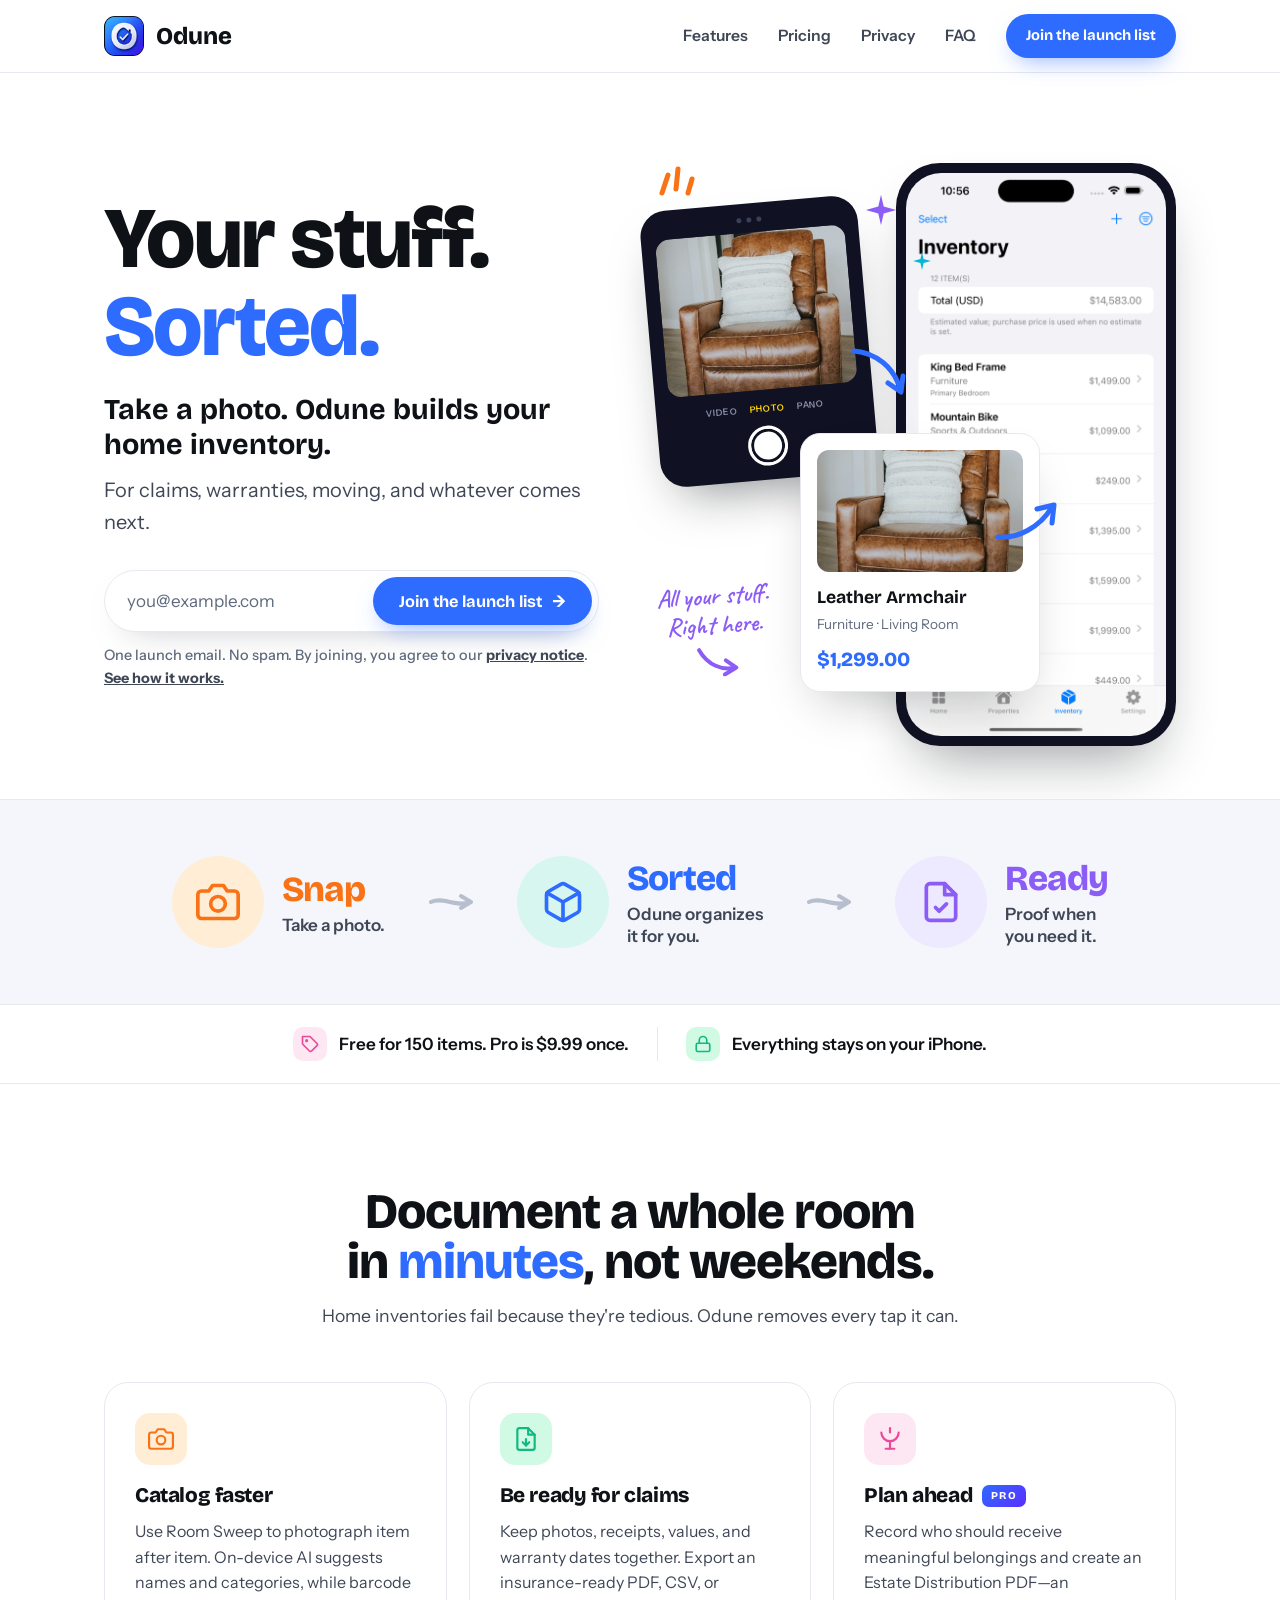
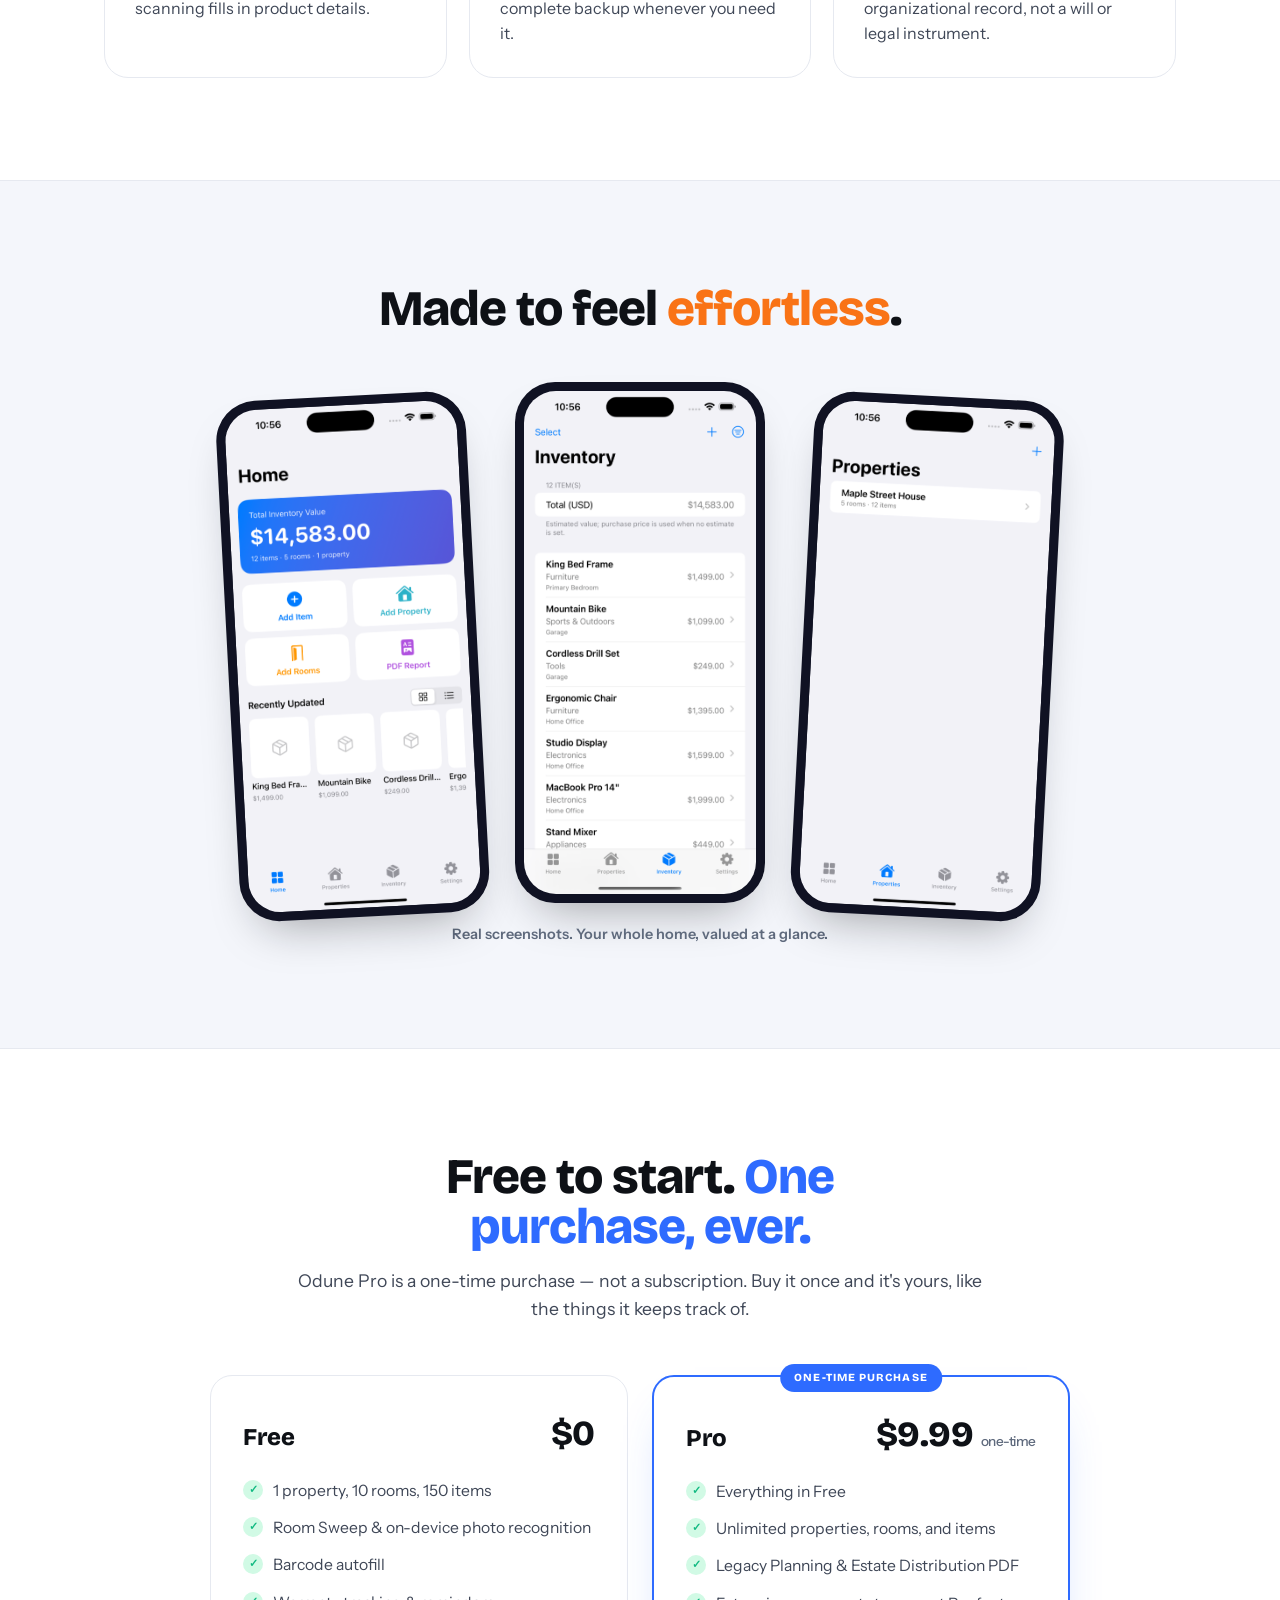
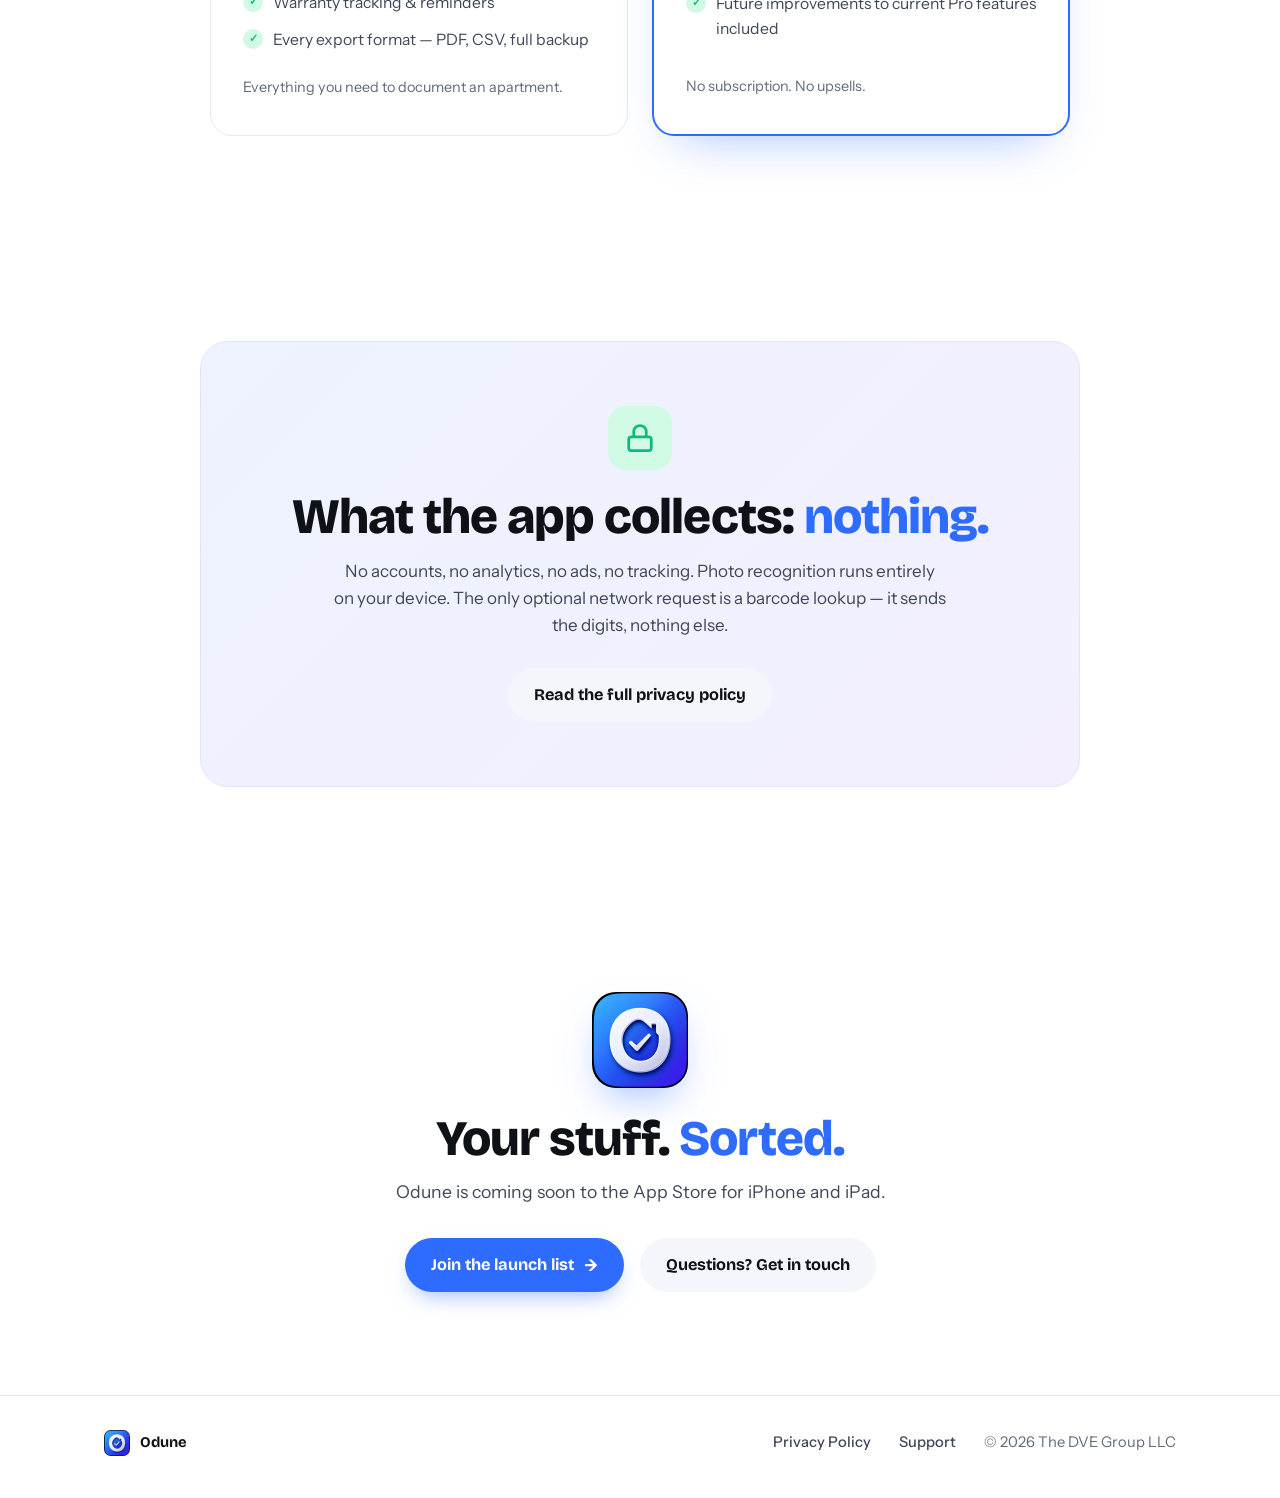
==== commit cea0d6ea: "Improve launch signup and simplify product story" ====
--- a/index.html
+++ b/index.html
@@ -34,7 +34,7 @@
     <a class="link" href="#pricing">Pricing</a>
     <a class="link" href="privacy.html">Privacy</a>
     <a class="link" href="support.html">FAQ</a>
-    <a class="btn primary small" href="mailto:support@odune.app?subject=Notify%20me%20when%20Odune%20launches&body=Please%20let%20me%20know%20when%20Odune%20is%20on%20the%20App%20Store.">Join the launch list</a>
+    <a class="btn primary small" href="#launch">Join the launch list</a>
   </nav>
 </header>
 
@@ -46,11 +46,16 @@
         <h1>Your stuff.<br><span class="accent-blue">Sorted.</span></h1>
         <p class="lede">Take a photo. Odune builds your home inventory.</p>
         <p class="sub">For claims, warranties, moving, and whatever comes next.</p>
-        <div class="hero-cta">
-          <a class="btn primary" href="mailto:support@odune.app?subject=Notify%20me%20when%20Odune%20launches&body=Please%20let%20me%20know%20when%20Odune%20is%20on%20the%20App%20Store.">Join the launch list <span class="arrow">→</span></a>
-          <a class="btn ghost" href="#features">See how it works</a>
-        </div>
-        <p class="hero-note">Coming soon to the App&nbsp;Store · No account. No subscription.</p>
+        <form class="launch-form" id="launch" action="https://formsubmit.co/support@odune.app" method="POST">
+          <label class="sr-only" for="launch-email">Email address</label>
+          <input id="launch-email" name="email" type="email" autocomplete="email" placeholder="you@example.com" required>
+          <button class="btn primary" type="submit">Join the launch list <span class="arrow">→</span></button>
+          <input type="hidden" name="_subject" value="New Odune launch-list signup">
+          <input type="hidden" name="_next" value="https://www.odune.app/thanks.html">
+          <input type="hidden" name="_captcha" value="false">
+          <input class="honey" type="text" name="_honey" tabindex="-1" autocomplete="off">
+        </form>
+        <p class="hero-note">One launch email. No spam. By joining, you agree to our <a href="privacy.html#launch-list">privacy notice</a>. <a href="#features">See how it works.</a></p>
       </div>
 
       <div class="flow" aria-hidden="true">
@@ -126,11 +131,11 @@
         <div><h3>Sorted</h3><p>Odune organizes<br>it for you.</p></div>
       </div>
       <svg class="step-arrow" width="44" height="20" viewBox="0 0 44 20"><path d="M2 10 C 14 4, 28 16, 40 10" fill="none" stroke="currentColor" stroke-width="4" stroke-linecap="round"/><path d="M32 4 L 42 10 L 32 16" fill="none" stroke="currentColor" stroke-width="4" stroke-linecap="round" stroke-linejoin="round"/></svg>
-      <div class="step covered reveal">
+      <div class="step ready reveal">
         <div class="bubble">
           <svg viewBox="0 0 24 24" fill="none" stroke="#8b5cf6" stroke-width="2" stroke-linecap="round" stroke-linejoin="round"><path d="M14 2H6a2 2 0 0 0-2 2v16a2 2 0 0 0 2 2h12a2 2 0 0 0 2-2V8z"/><path d="M14 2v6h6"/><path d="m9 15 2 2 4-4"/></svg>
         </div>
-        <div><h3>Covered</h3><p>Ready when<br>it matters.</p></div>
+        <div><h3>Ready</h3><p>Proof when<br>you need it.</p></div>
       </div>
     </div>
   </section>
@@ -154,36 +159,21 @@
         <h2>Document a whole room in <span class="accent-blue">minutes</span>, not weekends.</h2>
         <p>Home inventories fail because they're tedious. Odune removes every tap it can.</p>
       </div>
-      <div class="features">
-        <div class="feature reveal">
+      <div class="features benefit-groups">
+        <div class="feature benefit reveal">
           <div class="chip orange"><svg viewBox="0 0 24 24" fill="none" stroke="currentColor" stroke-width="2" stroke-linecap="round" stroke-linejoin="round"><path d="M23 19a2 2 0 0 1-2 2H3a2 2 0 0 1-2-2V8a2 2 0 0 1 2-2h4l2-3h6l2 3h4a2 2 0 0 1 2 2z"/><circle cx="12" cy="13" r="4"/></svg></div>
-          <h3>Room Sweep</h3>
-          <p>Keep the camera open and snap item after item — each photo becomes a draft entry automatically.</p>
-        </div>
-        <div class="feature reveal">
-          <div class="chip purple"><svg viewBox="0 0 24 24" fill="none" stroke="currentColor" stroke-width="2" stroke-linecap="round" stroke-linejoin="round"><path d="M12 3l1.9 5.8L20 10l-6.1 1.2L12 17l-1.9-5.8L4 10l6.1-1.2z"/><path d="M19 15l.9 2.6L22 18l-2.1.9L19 21l-.9-2.1L16 18l2.1-.4z"/></svg></div>
-          <h3>On-device AI</h3>
-          <p>Photos get a suggested name and category instantly — and never leave your phone.</p>
-        </div>
-        <div class="feature reveal">
-          <div class="chip blue"><svg viewBox="0 0 24 24" fill="none" stroke="currentColor" stroke-width="2" stroke-linecap="round"><path d="M3 5v14"/><path d="M8 5v14"/><path d="M12 5v14"/><path d="M17 5v14"/><path d="M21 5v14"/></svg></div>
-          <h3>Barcode autofill</h3>
-          <p>Scan a product barcode to fill in name, brand, and category in one go.</p>
-        </div>
-        <div class="feature reveal">
-          <div class="chip teal"><svg viewBox="0 0 24 24" fill="none" stroke="currentColor" stroke-width="2" stroke-linecap="round" stroke-linejoin="round"><circle cx="12" cy="12" r="9"/><path d="M12 7v5l3 3"/></svg></div>
-          <h3>Warranty reminders</h3>
-          <p>Track expirations per item and get a heads-up 30 days before a warranty runs out.</p>
-        </div>
-        <div class="feature reveal">
+          <h3>Catalog faster</h3>
+          <p>Use Room Sweep to photograph item after item. On-device AI suggests names and categories, while barcode scanning fills in product details.</p>
+        </div>
+        <div class="feature benefit reveal">
           <div class="chip green"><svg viewBox="0 0 24 24" fill="none" stroke="currentColor" stroke-width="2" stroke-linecap="round" stroke-linejoin="round"><path d="M14 2H6a2 2 0 0 0-2 2v16a2 2 0 0 0 2 2h12a2 2 0 0 0 2-2V8z"/><path d="M14 2v6h6"/><path d="M12 18v-6"/><path d="m9 15 3 3 3-3"/></svg></div>
-          <h3>Insurance-ready exports</h3>
-          <p>A formatted PDF report, CSV spreadsheet, or full backup with photos — free, always.</p>
-        </div>
-        <div class="feature reveal">
+          <h3>Be ready for claims</h3>
+          <p>Keep photos, receipts, values, and warranty dates together. Export an insurance-ready PDF, CSV, or complete backup whenever you need it.</p>
+        </div>
+        <div class="feature benefit reveal">
           <div class="chip pink"><svg viewBox="0 0 24 24" fill="none" stroke="currentColor" stroke-width="2" stroke-linecap="round" stroke-linejoin="round"><path d="M20 6c0 4.4-3.6 8-8 8s-8-3.6-8-8"/><path d="M12 14v7"/><path d="M8 21h8"/><path d="M12 2v4"/></svg></div>
-          <h3>Legacy Planning <span class="badge-pro">PRO</span></h3>
-          <p>Decide who receives what, with an Estate Distribution PDF — an organizational record, not a will or legal instrument.</p>
+          <h3>Plan ahead <span class="badge-pro">PRO</span></h3>
+          <p>Record who should receive meaningful belongings and create an Estate Distribution PDF—an organizational record, not a will or legal instrument.</p>
         </div>
       </div>
     </div>
@@ -227,7 +217,7 @@
             <li>Everything in Free</li>
             <li>Unlimited properties, rooms, and items</li>
             <li>Legacy Planning &amp; Estate Distribution PDF</li>
-            <li>One price — all future Pro features included</li>
+            <li>Future improvements to current Pro features included</li>
           </ul>
           <p class="note">No subscription. No upsells.</p>
         </div>
@@ -239,7 +229,7 @@
     <div class="wrap">
       <div class="panel reveal">
         <div class="lock"><svg width="30" height="30" viewBox="0 0 24 24" fill="none" stroke="currentColor" stroke-width="2.2" stroke-linecap="round" stroke-linejoin="round"><rect x="3" y="11" width="18" height="11" rx="2"/><path d="M7 11V7a5 5 0 0 1 10 0v4"/></svg></div>
-        <h2>What we collect: <span class="accent-blue">nothing.</span></h2>
+        <h2>What the app collects: <span class="accent-blue">nothing.</span></h2>
         <p>No accounts, no analytics, no ads, no tracking. Photo recognition runs entirely on your device.
         The only optional network request is a barcode lookup — it sends the digits, nothing else.</p>
         <a class="btn ghost" href="privacy.html">Read the full privacy policy</a>
@@ -253,7 +243,7 @@
       <h2>Your stuff. <span class="accent-blue">Sorted.</span></h2>
       <p>Odune is coming soon to the App Store for iPhone and iPad.</p>
       <div class="hero-cta">
-        <a class="btn primary" href="mailto:support@odune.app?subject=Notify%20me%20when%20Odune%20launches&body=Please%20let%20me%20know%20when%20Odune%20is%20on%20the%20App%20Store.">Join the launch list <span class="arrow">→</span></a>
+        <a class="btn primary" href="#launch">Join the launch list <span class="arrow">→</span></a>
         <a class="btn ghost" href="support.html">Questions? Get in touch</a>
       </div>
     </div>
--- a/styles.css
+++ b/styles.css
@@ -25,6 +25,11 @@
 
 * { box-sizing: border-box; margin: 0; padding: 0; }
 
+.sr-only {
+  position: absolute; width: 1px; height: 1px; padding: 0; margin: -1px;
+  overflow: hidden; clip: rect(0, 0, 0, 0); white-space: nowrap; border: 0;
+}
+
 :focus-visible {
   outline: 3px solid var(--brand);
   outline-offset: 3px;
@@ -143,7 +148,21 @@
 }
 .hero-copy { animation: pop 0.7s cubic-bezier(0.2, 0.8, 0.25, 1) both; }
 .hero-cta { display: flex; flex-wrap: wrap; align-items: center; gap: 16px; margin-top: 32px; }
-.hero-note { margin-top: 16px; font-size: 0.95rem; color: var(--ink-faint); font-weight: 500; }
+.hero-note { margin-top: 12px; font-size: 0.9rem; color: var(--ink-faint); font-weight: 500; }
+.hero-note a { color: var(--ink-soft); font-weight: 700; }
+.launch-form {
+  display: flex; gap: 10px; margin-top: 32px; max-width: 520px;
+  padding: 6px; background: #fff; border: 1px solid var(--line);
+  border-radius: 999px; box-shadow: 0 14px 34px -24px rgba(15, 23, 42, 0.5);
+}
+.launch-form:focus-within { border-color: var(--brand); box-shadow: 0 0 0 3px rgba(46, 107, 255, 0.14); }
+.launch-form input[type="email"] {
+  min-width: 0; flex: 1; border: 0; outline: 0; background: transparent;
+  padding: 0 10px 0 16px; color: var(--ink); font: inherit;
+}
+.launch-form input::placeholder { color: var(--ink-faint); }
+.launch-form .btn { border: 0; cursor: pointer; white-space: nowrap; }
+.launch-form .honey { display: none; }
 
 @keyframes pop {
   from { opacity: 0; transform: translateY(22px); }
@@ -237,7 +256,7 @@
   z-index: 4;
 }
 
-/* ---------- snap / sorted / covered strip ---------- */
+/* ---------- snap / sorted / ready strip ---------- */
 
 .steps { background: var(--paper-deep); border-block: 1px solid var(--line); }
 .steps .wrap {
@@ -255,11 +274,11 @@
 .step .bubble svg { width: 44px; height: 44px; }
 .step.snap .bubble { background: #ffedd5; }
 .step.sorted .bubble { background: #d8f6f0; }
-.step.covered .bubble { background: #ede9fe; }
+.step.ready .bubble { background: #ede9fe; }
 .step h3 { font-size: clamp(1.6rem, 3vw, 2.2rem); font-weight: 800; }
 .step.snap h3 { color: var(--orange); }
 .step.sorted h3 { color: var(--brand); }
-.step.covered h3 { color: var(--purple); }
+.step.ready h3 { color: var(--purple); }
 .step p { color: var(--ink-soft); font-weight: 600; line-height: 1.3; margin-top: 2px; }
 .step-arrow { color: #b7bfce; flex: 0 0 auto; }
 
@@ -295,6 +314,9 @@
   gap: 22px;
   margin-top: 52px;
 }
+.benefit-groups { align-items: stretch; }
+.feature.benefit { padding: 30px; border-radius: 24px; }
+.feature.benefit p { font-size: 1rem; }
 .feature {
   background: #fff;
   border: 1px solid var(--line);
@@ -463,6 +485,21 @@
 .contact-card p { color: var(--ink-soft); }
 .contact-card a { color: var(--brand); }
 
+/* ---------- launch-list confirmation ---------- */
+
+.signup-success {
+  min-height: 100vh; display: grid; place-items: center;
+  padding: 32px; background: linear-gradient(145deg, #f7f9ff, #f3efff);
+}
+.success-card {
+  width: min(100%, 560px); padding: 56px 36px; text-align: center;
+  background: #fff; border: 1px solid var(--line); border-radius: 30px;
+  box-shadow: 0 30px 80px -50px rgba(46, 107, 255, 0.5);
+}
+.success-card img { border-radius: 24px; margin-bottom: 24px; }
+.success-card h1 { font-size: clamp(2.4rem, 7vw, 4.2rem); }
+.success-card p { color: var(--ink-soft); margin: 16px auto 28px; max-width: 30em; }
+
 /* ---------- motion & responsive ---------- */
 
 @media (prefers-reduced-motion: reduce) {
@@ -477,8 +514,9 @@
 }
 
 @media (max-width: 860px) {
-  nav.site { flex-wrap: wrap; height: auto; padding-block: 12px; gap: 12px 20px; row-gap: 8px; }
-  nav.site a.link { font-size: 0.9rem; }
+  nav.site { height: 64px; gap: 12px; }
+  nav.site a.link { display: none; }
+  nav.site .btn.small { padding: 9px 14px; }
   .hero .wrap { grid-template-columns: 1fr; }
   .flow { min-height: 480px; max-width: 480px; margin-inline: auto; }
   .plans { grid-template-columns: 1fr; }
@@ -489,6 +527,12 @@
 }
 
 @media (max-width: 520px) {
+  .brand { font-size: 1.3rem; }
+  .brand img { width: 36px; height: 36px; }
+  nav.site .btn.small { font-size: 0.82rem; }
+  .launch-form { border-radius: 22px; flex-direction: column; padding: 8px; }
+  .launch-form input[type="email"] { min-height: 48px; padding-inline: 14px; }
+  .launch-form .btn { justify-content: center; }
   /* Simplified collage: centered phone + one overlapping card. */
   .flow { min-height: 0; }
   .capture, .flow svg.doodle, .flow .note { display: none; }
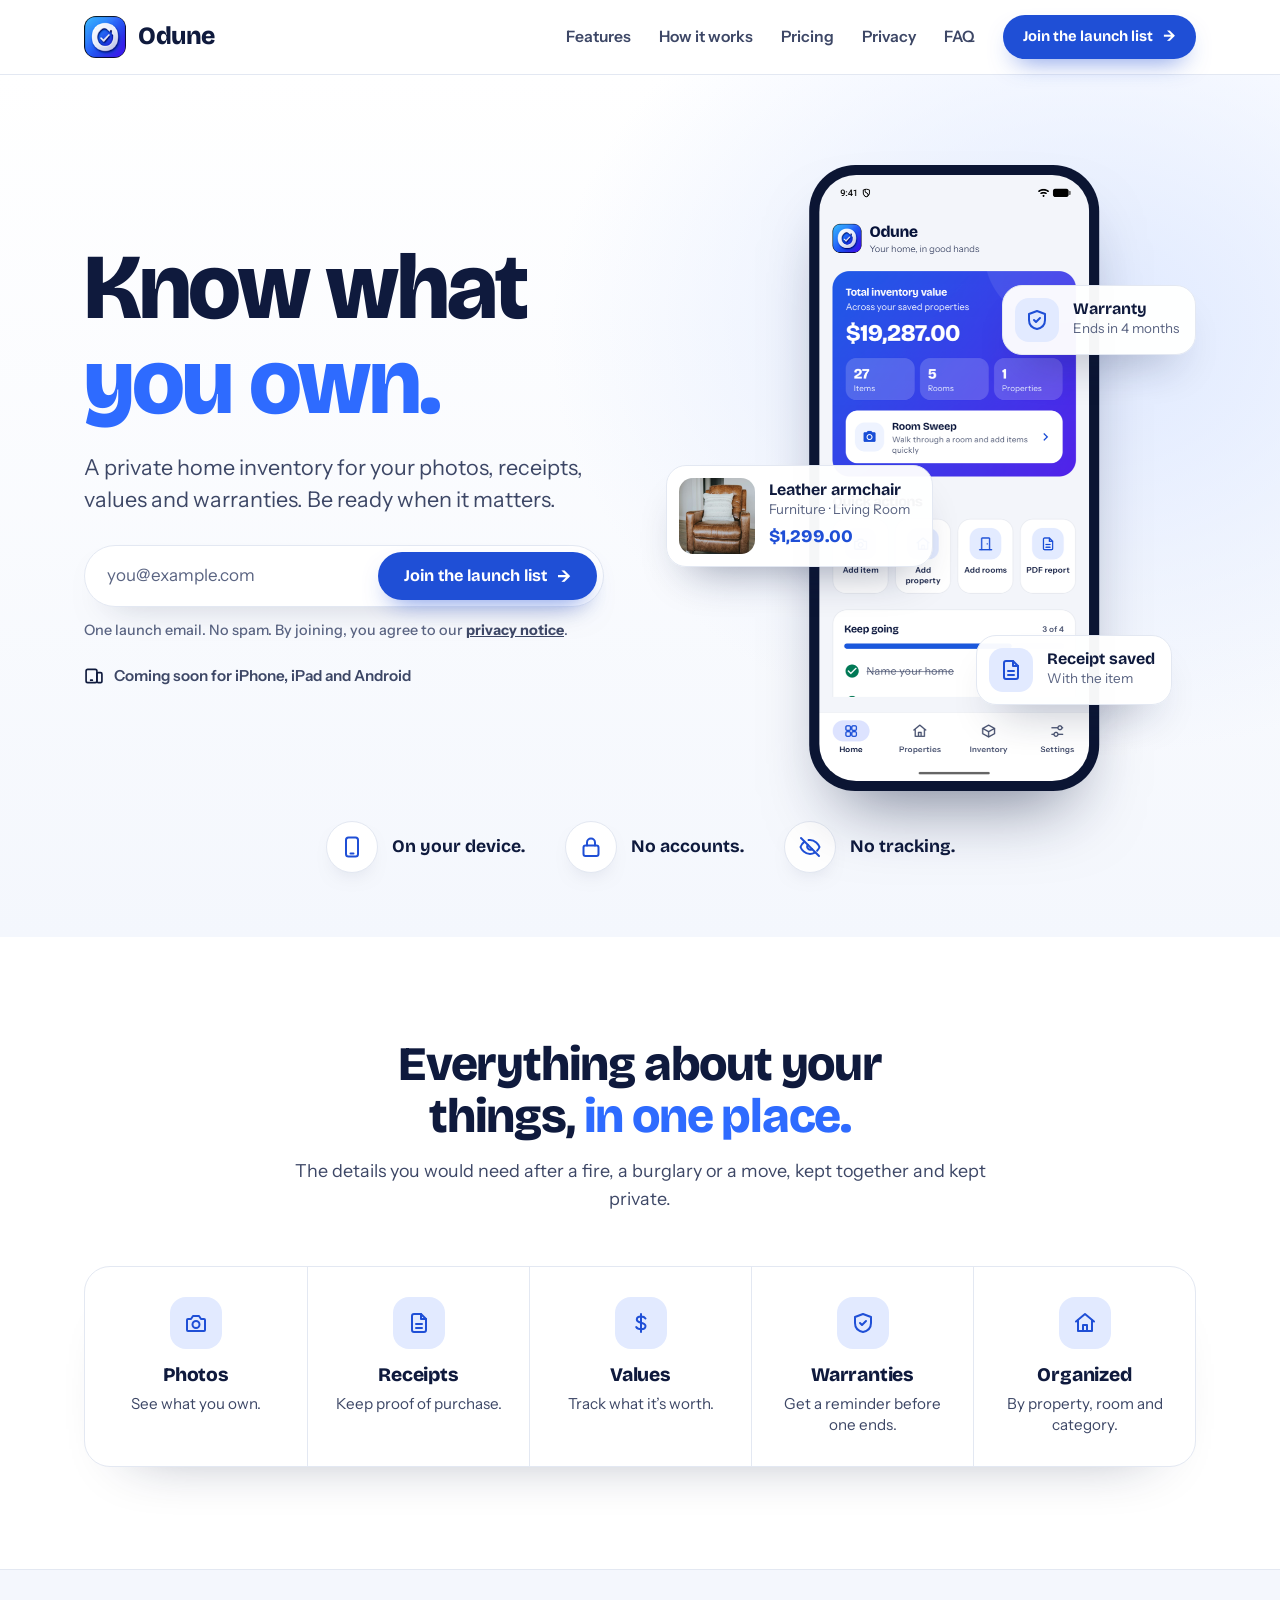
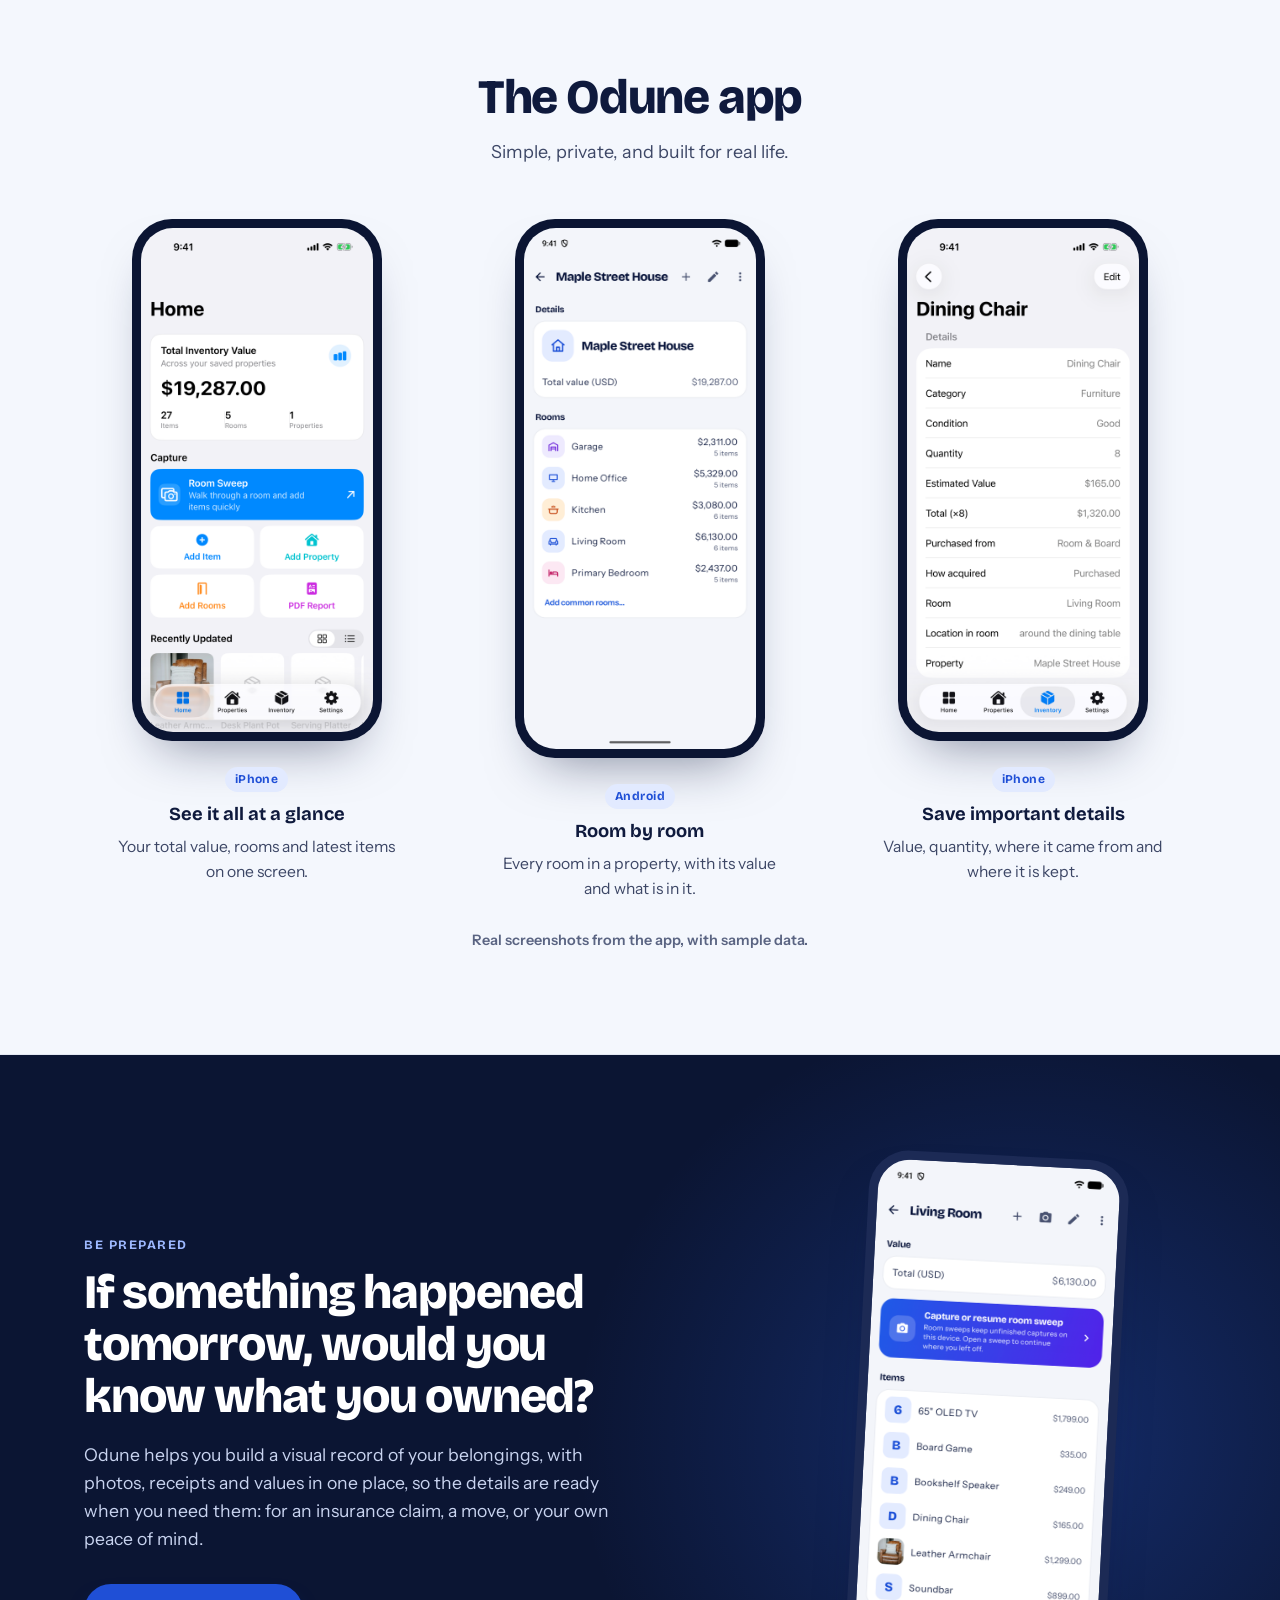
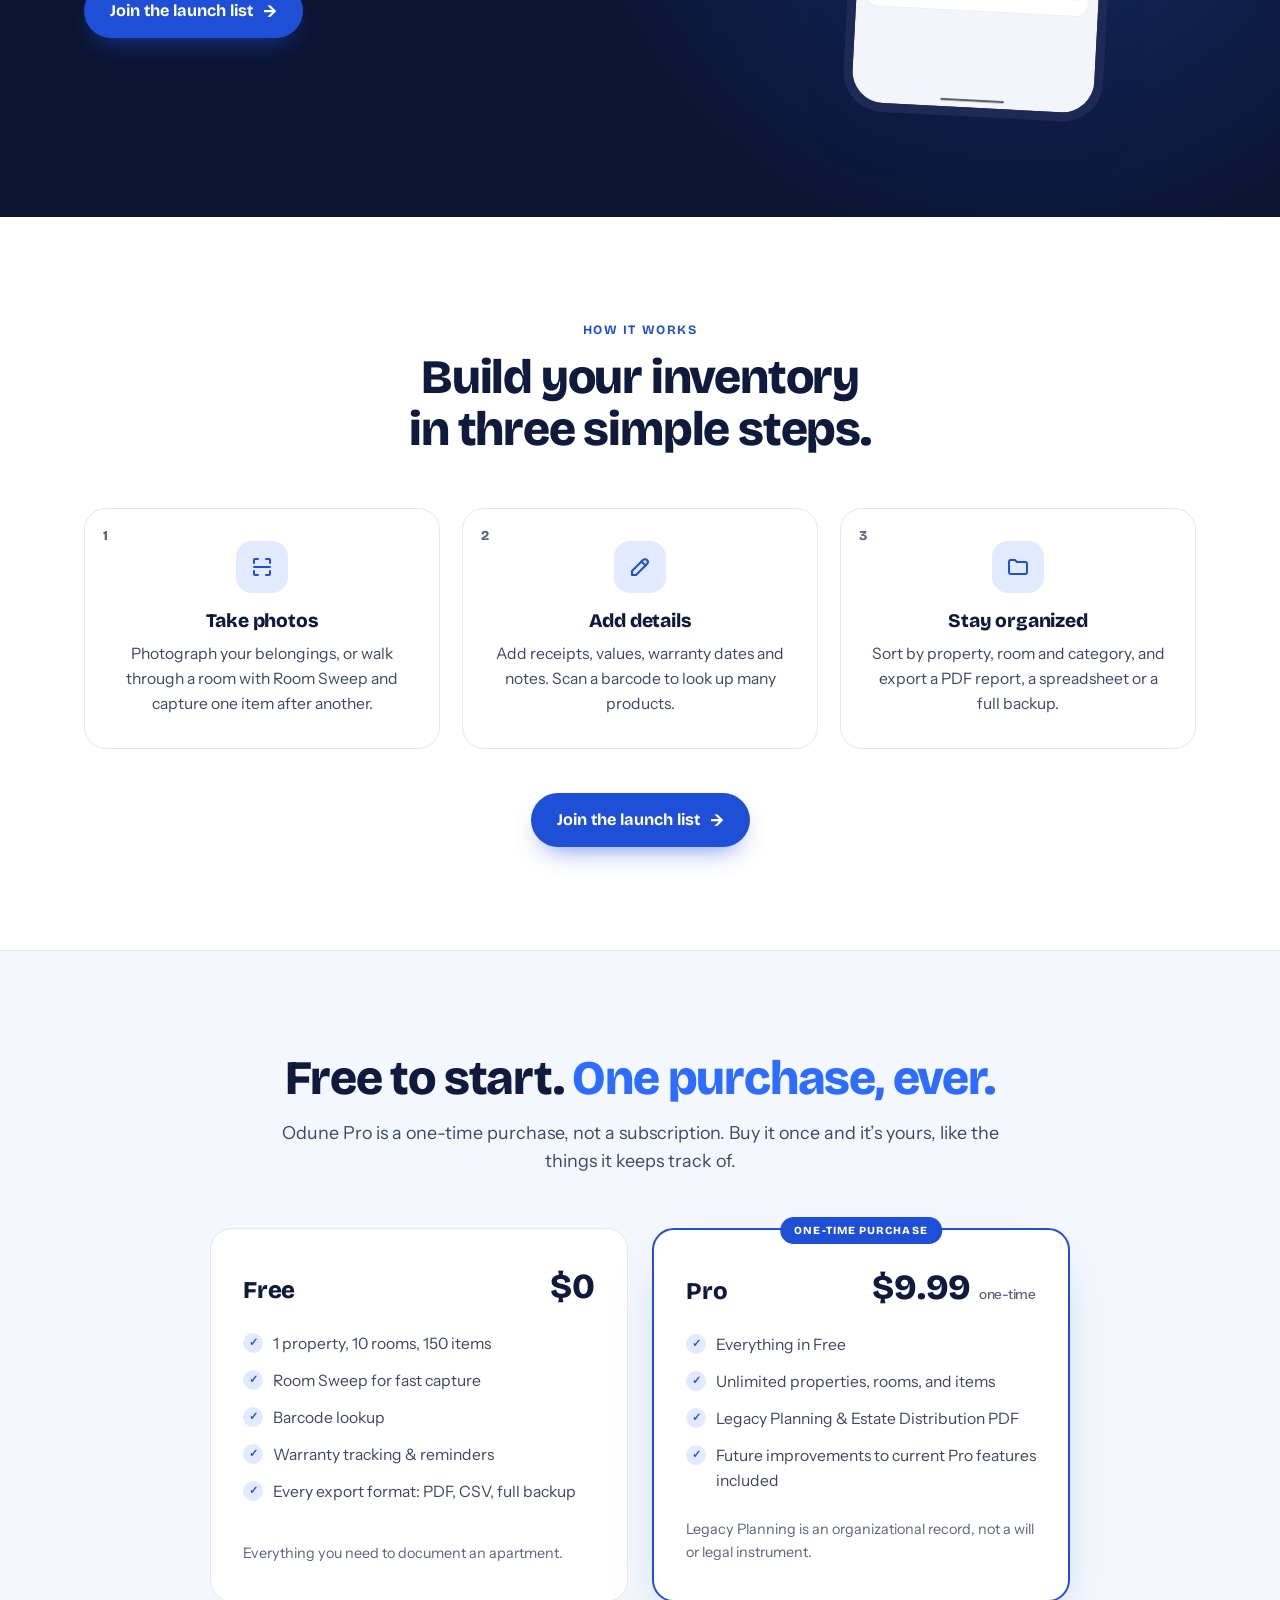
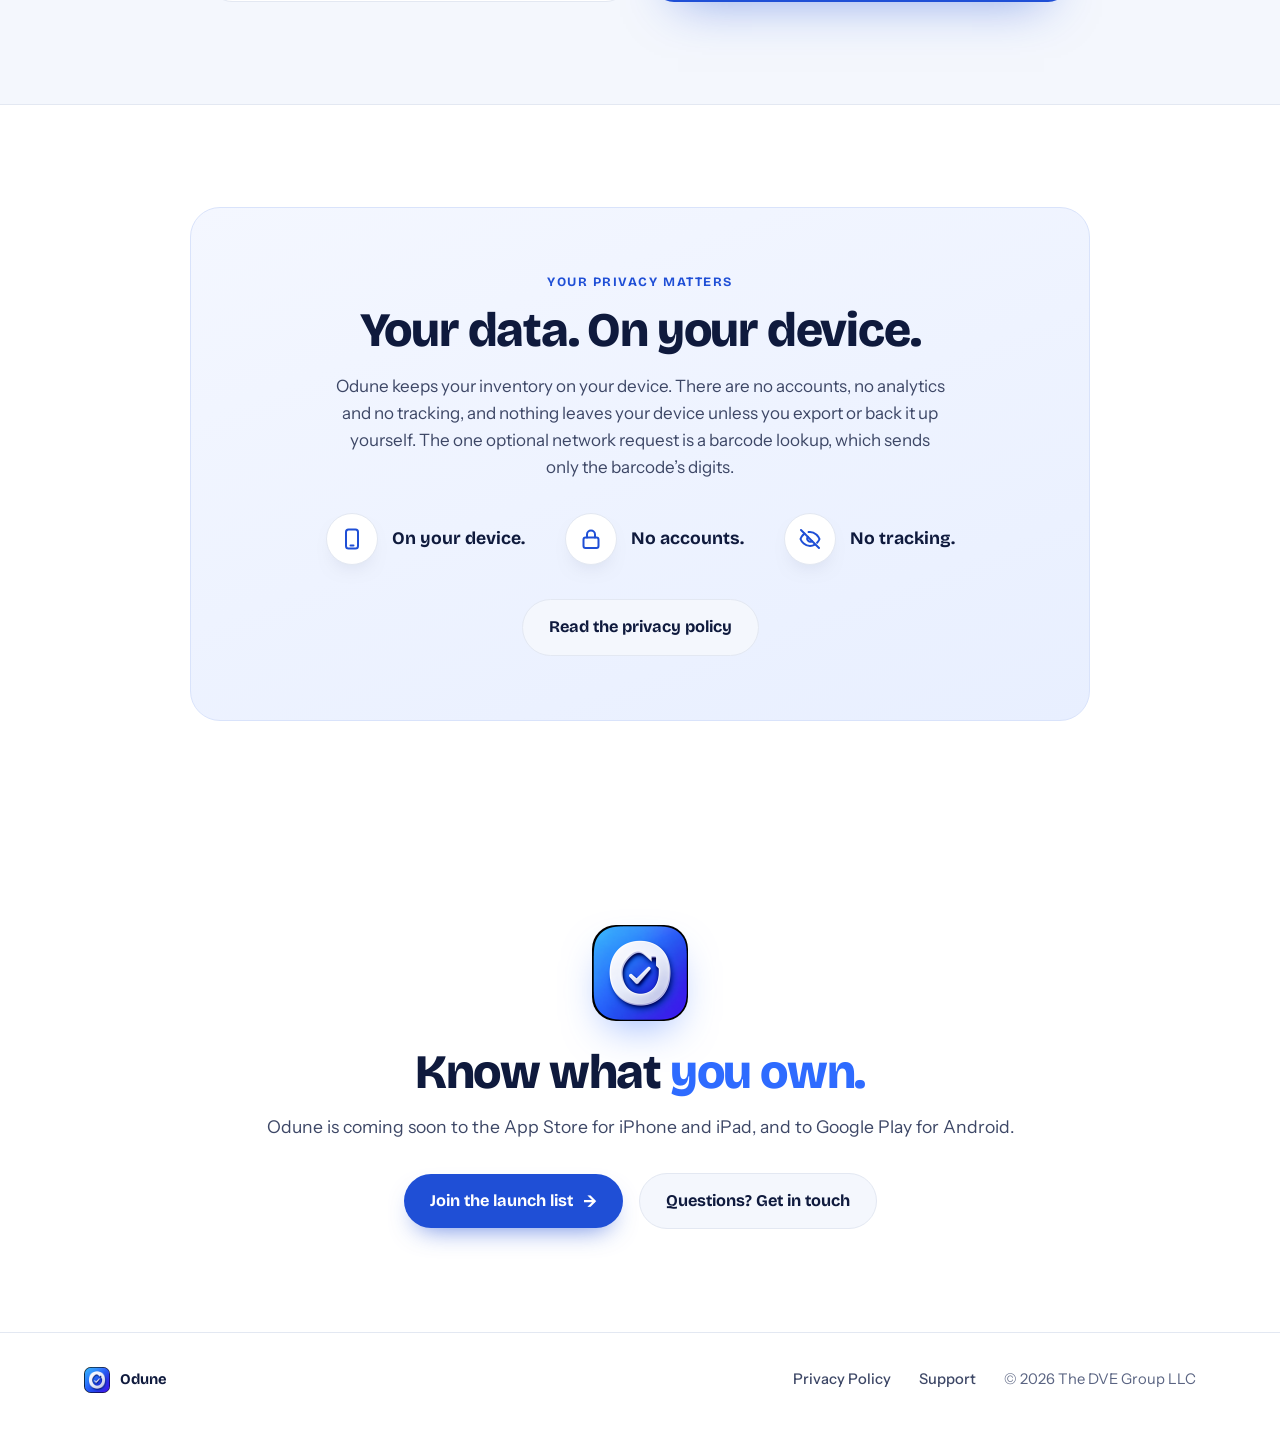
==== commit f2150d73: "Know what you own: the reworked site, for iPhone, iPad and Android Synced from the app repository's " ====
--- a/index.html
+++ b/index.html
@@ -3,38 +3,57 @@
 <head>
 <meta charset="utf-8">
 <meta name="viewport" content="width=device-width, initial-scale=1">
-<title>Odune — Your stuff. Sorted.</title>
-<meta name="description" content="Take a photo — Odune builds your home inventory. For claims, warranties, moving, and whatever comes next. Everything stays on your iPhone.">
+<title>Odune — Know what you own.</title>
+<meta name="description" content="A private home inventory for your photos, receipts, values and warranties. Everything stays on your device: no accounts, no tracking. Coming soon for iPhone, iPad and Android.">
 <link rel="icon" type="image/png" sizes="64x64" href="assets/icon-64.png">
 <link rel="apple-touch-icon" href="assets/icon-192.png">
 <link rel="canonical" href="https://www.odune.app/">
 <meta property="og:type" content="website">
 <meta property="og:site_name" content="Odune">
-<meta property="og:title" content="Odune — Your stuff. Sorted.">
-<meta property="og:description" content="Take a photo — Odune builds your home inventory. For claims, warranties, moving, and whatever comes next. Everything stays on your iPhone.">
+<meta property="og:title" content="Odune — Know what you own.">
+<meta property="og:description" content="A private home inventory for your photos, receipts, values and warranties. Everything stays on your device.">
 <meta property="og:url" content="https://www.odune.app/">
 <meta property="og:image" content="https://www.odune.app/assets/og.png">
 <meta property="og:image:width" content="1200">
 <meta property="og:image:height" content="630">
 <meta name="twitter:card" content="summary_large_image">
-<meta name="twitter:title" content="Odune — Your stuff. Sorted.">
-<meta name="twitter:description" content="Take a photo — Odune builds your home inventory. Everything stays on your iPhone.">
+<meta name="twitter:title" content="Odune — Know what you own.">
+<meta name="twitter:description" content="A private home inventory for your photos, receipts, values and warranties. Everything stays on your device.">
 <meta name="twitter:image" content="https://www.odune.app/assets/og.png">
 <link rel="preconnect" href="https://fonts.googleapis.com">
 <link rel="preconnect" href="https://fonts.gstatic.com" crossorigin>
-<link href="https://fonts.googleapis.com/css2?family=Bricolage+Grotesque:opsz,wght@12..96,400..800&family=Instrument+Sans:ital,wght@0,400..700;1,400..700&family=Caveat:wght@600&display=swap" rel="stylesheet">
+<link href="https://fonts.googleapis.com/css2?family=Bricolage+Grotesque:opsz,wght@12..96,400..800&family=Instrument+Sans:ital,wght@0,400..700;1,400..700&display=swap" rel="stylesheet">
 <link rel="stylesheet" href="styles.css">
 </head>
 <body>
+
+<!-- Line icons, drawn once and used by name below. -->
+<svg width="0" height="0" style="position:absolute" aria-hidden="true">
+  <defs>
+    <symbol id="i-camera" viewBox="0 0 24 24"><path d="M4 8h3l2-3h6l2 3h3a1 1 0 0 1 1 1v10a1 1 0 0 1-1 1H4a1 1 0 0 1-1-1V9a1 1 0 0 1 1-1z"/><circle cx="12" cy="13.5" r="3.5"/></symbol>
+    <symbol id="i-receipt" viewBox="0 0 24 24"><path d="M14 3H7a2 2 0 0 0-2 2v14a2 2 0 0 0 2 2h10a2 2 0 0 0 2-2V8z"/><path d="M14 3v5h5"/><path d="M9 13h6M9 17h6"/></symbol>
+    <symbol id="i-value" viewBox="0 0 24 24"><path d="M12 3v18"/><path d="M16.5 7.5c-.8-1.3-2.5-2-4.5-2-2.5 0-4.2 1.2-4.2 3s1.7 2.6 4.2 3.2 4.5 1.4 4.5 3.3-1.9 3.2-4.5 3.2c-2.2 0-4-.8-4.8-2.2"/></symbol>
+    <symbol id="i-shield" viewBox="0 0 24 24"><path d="M12 3l8 3v6c0 5-3.5 8-8 9-4.5-1-8-4-8-9V6z"/><path d="M9 12l2 2 4-4"/></symbol>
+    <symbol id="i-house" viewBox="0 0 24 24"><path d="M3 10.5 12 3l9 7.5"/><path d="M5 9.5V20h14V9.5"/><path d="M10 20v-6h4v6"/></symbol>
+    <symbol id="i-phone" viewBox="0 0 24 24"><rect x="6" y="2.5" width="12" height="19" rx="2.5"/><path d="M10.5 18.5h3"/></symbol>
+    <symbol id="i-lock" viewBox="0 0 24 24"><rect x="4.5" y="10.5" width="15" height="10.5" rx="2"/><path d="M8 10.5V7.5a4 4 0 0 1 8 0v3"/></symbol>
+    <symbol id="i-eye-off" viewBox="0 0 24 24"><path d="M3 3l18 18"/><path d="M10.6 5.1A10.5 10.5 0 0 1 12 5c5 0 8.5 4.2 9.5 7-.4 1.1-1.2 2.5-2.4 3.8M6.5 6.6C4.6 8 3.2 10 2.5 12c1 2.8 4.5 7 9.5 7 1.8 0 3.4-.5 4.8-1.3"/><path d="M9.9 9.9a3 3 0 0 0 4.2 4.2"/></symbol>
+    <symbol id="i-sweep" viewBox="0 0 24 24"><path d="M4 8V5a1 1 0 0 1 1-1h3M16 4h3a1 1 0 0 1 1 1v3M20 16v3a1 1 0 0 1-1 1h-3M8 20H5a1 1 0 0 1-1-1v-3"/><path d="M4 12h16"/></symbol>
+    <symbol id="i-edit" viewBox="0 0 24 24"><path d="M4 20h4L19 9a2.8 2.8 0 0 0-4-4L4 16z"/><path d="M13.5 6.5l4 4"/></symbol>
+    <symbol id="i-folder" viewBox="0 0 24 24"><path d="M3 7a2 2 0 0 1 2-2h4l2 2h8a2 2 0 0 1 2 2v8a2 2 0 0 1-2 2H5a2 2 0 0 1-2-2z"/></symbol>
+    <symbol id="i-devices" viewBox="0 0 24 24"><rect x="2.5" y="4" width="13" height="16" rx="2"/><rect x="15.5" y="8" width="6" height="12" rx="1.5"/><path d="M8 17h2"/></symbol>
+  </defs>
+</svg>
 
 <header class="site">
   <nav class="site wrap">
     <a class="brand" href="index.html"><img src="assets/icon-64.png" width="64" height="64" alt="">Odune</a>
     <a class="link" href="#features">Features</a>
+    <a class="link" href="#how">How it works</a>
     <a class="link" href="#pricing">Pricing</a>
     <a class="link" href="privacy.html">Privacy</a>
     <a class="link" href="support.html">FAQ</a>
-    <a class="btn primary small" href="#launch">Join the launch list</a>
+    <a class="btn primary small" href="#launch">Join the launch list <span class="arrow">→</span></a>
   </nav>
 </header>
 
@@ -43,9 +62,8 @@
   <section class="hero">
     <div class="wrap">
       <div class="hero-copy">
-        <h1>Your stuff.<br><span class="accent-blue">Sorted.</span></h1>
-        <p class="lede">Take a photo. Odune builds your home inventory.</p>
-        <p class="sub">For claims, warranties, moving, and whatever comes next.</p>
+        <h1>Know what<br><span class="accent">you own.</span></h1>
+        <p class="lede">A private home inventory for your photos, receipts, values and warranties. Be ready when it matters.</p>
         <form class="launch-form" id="launch" action="https://formsubmit.co/support@odune.app" method="POST">
           <label class="sr-only" for="launch-email">Email address</label>
           <input id="launch-email" name="email" type="email" autocomplete="email" placeholder="you@example.com" required>
@@ -55,159 +73,160 @@
           <input type="hidden" name="_captcha" value="false">
           <input class="honey" type="text" name="_honey" tabindex="-1" autocomplete="off">
         </form>
-        <p class="hero-note">One launch email. No spam. By joining, you agree to our <a href="privacy.html#launch-list">privacy notice</a>. <a href="#features">See how it works.</a></p>
-      </div>
-
-      <div class="flow" aria-hidden="true">
-        <!-- camera capture card -->
-        <div class="capture">
-          <div class="statusdots"><i></i><i></i><i></i></div>
-          <div class="frame">
-            <img src="assets/chair.jpg" width="560" height="560" alt="">
+        <p class="hero-note">One launch email. No spam. By joining, you agree to our <a href="privacy.html#launch-list">privacy notice</a>.</p>
+        <p class="platform"><svg class="ic" aria-hidden="true"><use href="#i-devices"/></svg>Coming soon for iPhone, iPad and Android</p>
+      </div>
+
+      <div class="hero-visual" aria-hidden="true">
+        <div class="phone"><img src="assets/android-home.png" width="534" height="1200" alt=""></div>
+        <div class="float-card item">
+          <img src="assets/chair.jpg" width="560" height="560" alt="">
+          <div>
+            <div class="name">Leather armchair</div>
+            <div class="meta">Furniture · Living Room</div>
+            <div class="price">$1,299.00</div>
           </div>
-          <div class="modes"><span>VIDEO</span><span class="on">PHOTO</span><span>PANO</span></div>
-          <div class="shutter"></div>
-        </div>
-
-        <!-- recognized item card -->
-        <div class="itemcard">
-          <div class="thumb">
-            <img src="assets/chair.jpg" width="560" height="560" alt="">
+        </div>
+        <div class="float-card detail">
+          <span class="tile"><svg class="ic"><use href="#i-shield"/></svg></span>
+          <div>
+            <div class="name">Warranty</div>
+            <div class="meta">Ends in 4 months</div>
           </div>
-          <div class="name">Leather Armchair</div>
-          <div class="meta">Furniture · Living Room</div>
-          <div class="price">$1,299.00</div>
-        </div>
-
-        <!-- inventory phone -->
-        <div class="phone"><img src="assets/inventory.png" width="529" height="1146" alt=""></div>
-
-        <!-- hand-drawn arrows -->
-        <svg class="doodle" style="left:196px; top:180px; width:70px; height:60px" viewBox="0 0 70 60">
-          <path d="M8 8 C 30 10, 48 24, 54 46" fill="none" stroke="#2e6bff" stroke-width="5" stroke-linecap="round"/>
-          <path d="M42 40 L 55 49 L 57 33" fill="none" stroke="#2e6bff" stroke-width="5" stroke-linecap="round" stroke-linejoin="round"/>
-        </svg>
-        <svg class="doodle" style="left:340px; top:330px; width:74px; height:54px" viewBox="0 0 74 54">
-          <path d="M8 44 C 28 46, 50 34, 62 14" fill="none" stroke="#2e6bff" stroke-width="5" stroke-linecap="round"/>
-          <path d="M62 30 L 64 12 L 47 16" fill="none" stroke="#2e6bff" stroke-width="5" stroke-linecap="round" stroke-linejoin="round"/>
-        </svg>
-        <!-- sparkles -->
-        <svg class="doodle sparkle" style="left:214px; top:30px; width:34px; height:34px" viewBox="0 0 38 38">
-          <path d="M19 2 L22 15 L36 19 L22 23 L19 36 L16 23 L2 19 L16 15 Z" fill="#8b5cf6"/>
-        </svg>
-        <svg class="doodle sparkle s2" style="left:262px; top:88px; width:20px; height:20px" viewBox="0 0 38 38">
-          <path d="M19 2 L22 15 L36 19 L22 23 L19 36 L16 23 L2 19 L16 15 Z" fill="#06b6d4"/>
-        </svg>
-        <svg class="doodle sparkle s3" style="left:6px; top:0; width:40px; height:34px" viewBox="0 0 40 34">
-          <path d="M6 30 L 12 12" stroke="#f97316" stroke-width="5" stroke-linecap="round"/>
-          <path d="M20 26 L 22 6" stroke="#f97316" stroke-width="5" stroke-linecap="round"/>
-          <path d="M32 30 L 36 16" stroke="#f97316" stroke-width="5" stroke-linecap="round"/>
-        </svg>
-        <!-- handwritten note -->
-        <div class="note">
-          <span class="hand">All your stuff. Right here.</span>
-          <svg width="46" height="34" viewBox="0 0 46 34" style="margin-top:2px">
-            <path d="M6 6 C 14 22, 28 28, 40 26" fill="none" stroke="#8b5cf6" stroke-width="4" stroke-linecap="round"/>
-            <path d="M30 32 L 42 26 L 32 18" fill="none" stroke="#8b5cf6" stroke-width="4" stroke-linecap="round" stroke-linejoin="round"/>
-          </svg>
-        </div>
-      </div>
-    </div>
-  </section>
-
-  <section class="steps">
-    <div class="wrap">
-      <div class="step snap reveal">
-        <div class="bubble">
-          <svg viewBox="0 0 24 24" fill="none" stroke="#f97316" stroke-width="2" stroke-linecap="round" stroke-linejoin="round"><path d="M23 19a2 2 0 0 1-2 2H3a2 2 0 0 1-2-2V8a2 2 0 0 1 2-2h4l2-3h6l2 3h4a2 2 0 0 1 2 2z"/><circle cx="12" cy="13" r="4"/></svg>
-        </div>
-        <div><h3>Snap</h3><p>Take a photo.</p></div>
-      </div>
-      <svg class="step-arrow" width="44" height="20" viewBox="0 0 44 20"><path d="M2 10 C 14 4, 28 16, 40 10" fill="none" stroke="currentColor" stroke-width="4" stroke-linecap="round"/><path d="M32 4 L 42 10 L 32 16" fill="none" stroke="currentColor" stroke-width="4" stroke-linecap="round" stroke-linejoin="round"/></svg>
-      <div class="step sorted reveal">
-        <div class="bubble">
-          <svg viewBox="0 0 24 24" fill="none" stroke="#2e6bff" stroke-width="2" stroke-linecap="round" stroke-linejoin="round"><path d="M21 8a2 2 0 0 0-1-1.73l-7-4a2 2 0 0 0-2 0l-7 4A2 2 0 0 0 3 8v8a2 2 0 0 0 1 1.73l7 4a2 2 0 0 0 2 0l7-4A2 2 0 0 0 21 16z"/><path d="M3.3 7 12 12l8.7-5"/><path d="M12 22V12"/></svg>
-        </div>
-        <div><h3>Sorted</h3><p>Odune organizes<br>it for you.</p></div>
-      </div>
-      <svg class="step-arrow" width="44" height="20" viewBox="0 0 44 20"><path d="M2 10 C 14 4, 28 16, 40 10" fill="none" stroke="currentColor" stroke-width="4" stroke-linecap="round"/><path d="M32 4 L 42 10 L 32 16" fill="none" stroke="currentColor" stroke-width="4" stroke-linecap="round" stroke-linejoin="round"/></svg>
-      <div class="step ready reveal">
-        <div class="bubble">
-          <svg viewBox="0 0 24 24" fill="none" stroke="#8b5cf6" stroke-width="2" stroke-linecap="round" stroke-linejoin="round"><path d="M14 2H6a2 2 0 0 0-2 2v16a2 2 0 0 0 2 2h12a2 2 0 0 0 2-2V8z"/><path d="M14 2v6h6"/><path d="m9 15 2 2 4-4"/></svg>
-        </div>
-        <div><h3>Ready</h3><p>Proof when<br>you need it.</p></div>
-      </div>
-    </div>
-  </section>
-
-  <section class="badges">
-    <div class="wrap">
-      <div class="badge">
-        <span class="chip pink"><svg width="18" height="18" viewBox="0 0 24 24" fill="none" stroke="currentColor" stroke-width="2.2" stroke-linecap="round" stroke-linejoin="round"><path d="M12 2H2v10l9.3 9.3a2 2 0 0 0 2.8 0l7.2-7.2a2 2 0 0 0 0-2.8z"/><circle cx="7.5" cy="7.5" r="1"/></svg></span>
-        Free for 150 items. Pro is $9.99 once.
-      </div>
-      <div class="badge">
-        <span class="chip green"><svg width="18" height="18" viewBox="0 0 24 24" fill="none" stroke="currentColor" stroke-width="2.2" stroke-linecap="round" stroke-linejoin="round"><rect x="3" y="11" width="18" height="11" rx="2"/><path d="M7 11V7a5 5 0 0 1 10 0v4"/></svg></span>
-        Everything stays on your iPhone.
-      </div>
+        </div>
+        <div class="float-card detail receipt">
+          <span class="tile"><svg class="ic"><use href="#i-receipt"/></svg></span>
+          <div>
+            <div class="name">Receipt saved</div>
+            <div class="meta">With the item</div>
+          </div>
+        </div>
+      </div>
+    </div>
+
+    <div class="wrap">
+      <ul class="trust">
+        <li><span class="tile"><svg class="ic"><use href="#i-phone"/></svg></span>On your device.</li>
+        <li><span class="tile"><svg class="ic"><use href="#i-lock"/></svg></span>No accounts.</li>
+        <li><span class="tile"><svg class="ic"><use href="#i-eye-off"/></svg></span>No tracking.</li>
+      </ul>
     </div>
   </section>
 
   <section class="block" id="features">
     <div class="wrap">
       <div class="block-head reveal">
-        <h2>Document a whole room in <span class="accent-blue">minutes</span>, not weekends.</h2>
-        <p>Home inventories fail because they're tedious. Odune removes every tap it can.</p>
-      </div>
-      <div class="features benefit-groups">
-        <div class="feature benefit reveal">
-          <div class="chip orange"><svg viewBox="0 0 24 24" fill="none" stroke="currentColor" stroke-width="2" stroke-linecap="round" stroke-linejoin="round"><path d="M23 19a2 2 0 0 1-2 2H3a2 2 0 0 1-2-2V8a2 2 0 0 1 2-2h4l2-3h6l2 3h4a2 2 0 0 1 2 2z"/><circle cx="12" cy="13" r="4"/></svg></div>
-          <h3>Catalog faster</h3>
-          <p>Use Room Sweep to photograph item after item. On-device AI suggests names and categories, while barcode scanning fills in product details.</p>
-        </div>
-        <div class="feature benefit reveal">
-          <div class="chip green"><svg viewBox="0 0 24 24" fill="none" stroke="currentColor" stroke-width="2" stroke-linecap="round" stroke-linejoin="round"><path d="M14 2H6a2 2 0 0 0-2 2v16a2 2 0 0 0 2 2h12a2 2 0 0 0 2-2V8z"/><path d="M14 2v6h6"/><path d="M12 18v-6"/><path d="m9 15 3 3 3-3"/></svg></div>
-          <h3>Be ready for claims</h3>
-          <p>Keep photos, receipts, values, and warranty dates together. Export an insurance-ready PDF, CSV, or complete backup whenever you need it.</p>
-        </div>
-        <div class="feature benefit reveal">
-          <div class="chip pink"><svg viewBox="0 0 24 24" fill="none" stroke="currentColor" stroke-width="2" stroke-linecap="round" stroke-linejoin="round"><path d="M20 6c0 4.4-3.6 8-8 8s-8-3.6-8-8"/><path d="M12 14v7"/><path d="M8 21h8"/><path d="M12 2v4"/></svg></div>
-          <h3>Plan ahead <span class="badge-pro">PRO</span></h3>
-          <p>Record who should receive meaningful belongings and create an Estate Distribution PDF—an organizational record, not a will or legal instrument.</p>
-        </div>
-      </div>
-    </div>
-  </section>
-
-  <section class="shots block">
+        <h2>Everything about your things, <span class="accent">in one place.</span></h2>
+        <p>The details you would need after a fire, a burglary or a move, kept together and kept private.</p>
+      </div>
+      <div class="feature-row">
+        <div class="feature reveal">
+          <span class="tile"><svg class="ic"><use href="#i-camera"/></svg></span>
+          <h3>Photos</h3>
+          <p>See what you own.</p>
+        </div>
+        <div class="feature reveal">
+          <span class="tile"><svg class="ic"><use href="#i-receipt"/></svg></span>
+          <h3>Receipts</h3>
+          <p>Keep proof of purchase.</p>
+        </div>
+        <div class="feature reveal">
+          <span class="tile"><svg class="ic"><use href="#i-value"/></svg></span>
+          <h3>Values</h3>
+          <p>Track what it’s worth.</p>
+        </div>
+        <div class="feature reveal">
+          <span class="tile"><svg class="ic"><use href="#i-shield"/></svg></span>
+          <h3>Warranties</h3>
+          <p>Get a reminder before one ends.</p>
+        </div>
+        <div class="feature reveal">
+          <span class="tile"><svg class="ic"><use href="#i-house"/></svg></span>
+          <h3>Organized</h3>
+          <p>By property, room and category.</p>
+        </div>
+      </div>
+    </div>
+  </section>
+
+  <section class="block app">
     <div class="wrap">
       <div class="block-head reveal">
-        <h2>Made to feel <span class="accent-orange">effortless</span>.</h2>
-      </div>
-      <div class="row">
-        <div class="shot-phone tilt-l"><img src="assets/home.png" width="529" height="1146" alt="Odune dashboard with total inventory value"></div>
-        <div class="shot-phone"><img src="assets/inventory.png" width="529" height="1146" alt="Odune inventory list"></div>
-        <div class="shot-phone tilt-r"><img src="assets/properties.png" width="529" height="1146" alt="Odune properties organized by room"></div>
-      </div>
-      <p class="shot-cap">Real screenshots. Your whole home, valued at a glance.</p>
-    </div>
-  </section>
-
-  <section class="block" id="pricing">
+        <h2>The Odune app</h2>
+        <p>Simple, private, and built for real life.</p>
+      </div>
+      <div class="shots">
+        <figure class="reveal">
+          <div class="shot-phone"><img src="assets/iphone-home.png" width="552" height="1200" alt="Odune on iPhone: the home screen, with the total value of the inventory"></div>
+          <figcaption><span class="device">iPhone</span><strong>See it all at a glance</strong>Your total value, rooms and latest items on one screen.</figcaption>
+        </figure>
+        <figure class="reveal">
+          <div class="shot-phone"><img src="assets/android-property.png" width="534" height="1200" alt="Odune on Android: a property with its rooms, their values and item counts"></div>
+          <figcaption><span class="device">Android</span><strong>Room by room</strong>Every room in a property, with its value and what is in it.</figcaption>
+        </figure>
+        <figure class="reveal">
+          <div class="shot-phone"><img src="assets/iphone-item.png" width="552" height="1200" alt="Odune on iPhone: an item's details, with quantity, value and where it is kept"></div>
+          <figcaption><span class="device">iPhone</span><strong>Save important details</strong>Value, quantity, where it came from and where it is kept.</figcaption>
+        </figure>
+      </div>
+      <p class="shot-cap">Real screenshots from the app, with sample data.</p>
+    </div>
+  </section>
+
+  <section class="prepared">
+    <div class="wrap">
+      <div class="reveal">
+        <p class="eyebrow">Be prepared</p>
+        <h2>If something happened tomorrow, would you know what you owned?</h2>
+        <p>Odune helps you build a visual record of your belongings, with photos, receipts and values in one place, so the details are ready when you need them: for an insurance claim, a move, or your own peace of mind.</p>
+        <a class="btn primary" href="#launch">Join the launch list <span class="arrow">→</span></a>
+      </div>
+      <div class="shot-phone" aria-hidden="true"><img src="assets/android-room.png" width="534" height="1200" alt=""></div>
+    </div>
+  </section>
+
+  <section class="block" id="how">
     <div class="wrap">
       <div class="block-head reveal">
-        <h2>Free to start. <span class="accent-blue">One purchase, ever.</span></h2>
-        <p>Odune Pro is a one-time purchase — not a subscription. Buy it once and it's yours, like the things it keeps track of.</p>
+        <p class="eyebrow">How it works</p>
+        <h2>Build your inventory in three simple steps.</h2>
+      </div>
+      <ol class="steps">
+        <li class="reveal">
+          <span class="tile"><svg class="ic"><use href="#i-sweep"/></svg></span>
+          <h3>Take photos</h3>
+          <p>Photograph your belongings, or walk through a room with Room Sweep and capture one item after another.</p>
+        </li>
+        <li class="reveal">
+          <span class="tile"><svg class="ic"><use href="#i-edit"/></svg></span>
+          <h3>Add details</h3>
+          <p>Add receipts, values, warranty dates and notes. Scan a barcode to look up many products.</p>
+        </li>
+        <li class="reveal">
+          <span class="tile"><svg class="ic"><use href="#i-folder"/></svg></span>
+          <h3>Stay organized</h3>
+          <p>Sort by property, room and category, and export a PDF report, a spreadsheet or a full backup.</p>
+        </li>
+      </ol>
+      <div class="center"><a class="btn primary" href="#launch">Join the launch list <span class="arrow">→</span></a></div>
+    </div>
+  </section>
+
+  <section class="block tinted" id="pricing">
+    <div class="wrap">
+      <div class="block-head reveal">
+        <h2>Free to start. <span class="accent">One purchase, ever.</span></h2>
+        <p>Odune Pro is a one-time purchase, not a subscription. Buy it once and it’s yours, like the things it keeps track of.</p>
       </div>
       <div class="plans">
         <div class="plan reveal">
           <h3>Free <span class="price">$0</span></h3>
           <ul>
             <li>1 property, 10 rooms, 150 items</li>
-            <li>Room Sweep &amp; on-device photo recognition</li>
-            <li>Barcode autofill</li>
+            <li>Room Sweep for fast capture</li>
+            <li>Barcode lookup</li>
             <li>Warranty tracking &amp; reminders</li>
-            <li>Every export format — PDF, CSV, full backup</li>
+            <li>Every export format: PDF, CSV, full backup</li>
           </ul>
           <p class="note">Everything you need to document an apartment.</p>
         </div>
@@ -219,20 +238,24 @@
             <li>Legacy Planning &amp; Estate Distribution PDF</li>
             <li>Future improvements to current Pro features included</li>
           </ul>
-          <p class="note">No subscription. No upsells.</p>
-        </div>
-      </div>
-    </div>
-  </section>
-
-  <section class="block privacy-band">
-    <div class="wrap">
-      <div class="panel reveal">
-        <div class="lock"><svg width="30" height="30" viewBox="0 0 24 24" fill="none" stroke="currentColor" stroke-width="2.2" stroke-linecap="round" stroke-linejoin="round"><rect x="3" y="11" width="18" height="11" rx="2"/><path d="M7 11V7a5 5 0 0 1 10 0v4"/></svg></div>
-        <h2>What the app collects: <span class="accent-blue">nothing.</span></h2>
-        <p>No accounts, no analytics, no ads, no tracking. Photo recognition runs entirely on your device.
-        The only optional network request is a barcode lookup — it sends the digits, nothing else.</p>
-        <a class="btn ghost" href="privacy.html">Read the full privacy policy</a>
+          <p class="note">Legacy Planning is an organizational record, not a will or legal instrument.</p>
+        </div>
+      </div>
+    </div>
+  </section>
+
+  <section class="block" id="privacy">
+    <div class="wrap">
+      <div class="privacy-panel reveal">
+        <p class="eyebrow">Your privacy matters</p>
+        <h2>Your data. On your device.</h2>
+        <p>Odune keeps your inventory on your device. There are no accounts, no analytics and no tracking, and nothing leaves your device unless you export or back it up yourself. The one optional network request is a barcode lookup, which sends only the barcode’s digits.</p>
+        <ul class="trust">
+          <li><span class="tile"><svg class="ic"><use href="#i-phone"/></svg></span>On your device.</li>
+          <li><span class="tile"><svg class="ic"><use href="#i-lock"/></svg></span>No accounts.</li>
+          <li><span class="tile"><svg class="ic"><use href="#i-eye-off"/></svg></span>No tracking.</li>
+        </ul>
+        <a class="btn ghost" href="privacy.html">Read the privacy policy</a>
       </div>
     </div>
   </section>
@@ -240,8 +263,8 @@
   <section class="block finale">
     <div class="wrap reveal">
       <img class="appicon" src="assets/icon-192.png" width="192" height="192" alt="Odune app icon">
-      <h2>Your stuff. <span class="accent-blue">Sorted.</span></h2>
-      <p>Odune is coming soon to the App Store for iPhone and iPad.</p>
+      <h2>Know what <span class="accent">you own.</span></h2>
+      <p>Odune is coming soon to the App Store for iPhone and iPad, and to Google Play for Android.</p>
       <div class="hero-cta">
         <a class="btn primary" href="#launch">Join the launch list <span class="arrow">→</span></a>
         <a class="btn ghost" href="support.html">Questions? Get in touch</a>
--- a/styles.css
+++ b/styles.css
@@ -1,26 +1,23 @@
 /* Odune — marketing site
-   Direction: bright, bold, playful consumer app page.
-   White ground, punchy blue, hand-drawn accents, big friendly type. */
+   Direction: calm, trustworthy, private. White and soft blue grounds, deep
+   navy type, one confident blue, line icons on pale blue tiles, and real
+   screenshots of the app. Matches the app's own look. */
 
 :root {
   --paper: #ffffff;
-  --paper-deep: #f4f6fb;
-  --ink: #0e1116;
-  --ink-soft: #3f4757;
-  --ink-faint: #5f6a7d;
-  --line: #e6e9f0;
+  --paper-deep: #f4f7fd;
+  --ink: #0f1a3d;
+  --ink-soft: #3d4766;
+  --ink-faint: #5a6482;
+  --line: #e3e8f2;
   --brand: #2e6bff;
   --brand-deep: #1f4fd6;
-  --brand-grad: linear-gradient(135deg, #2e6bff 0%, #5b2eff 100%);
-  --orange: #f97316;
-  --pink: #ec4899;
-  --green: #10b981;
-  --purple: #8b5cf6;
-  --teal: #06b6d4;
+  --brand-pale: #e2eaff;
+  --brand-grad: linear-gradient(135deg, #245be6 0%, #5227e8 100%);
+  --navy: #0b1533;
   --radius: 22px;
   --font-display: "Bricolage Grotesque", "Avenir Next", "Helvetica Neue", sans-serif;
   --font-body: "Instrument Sans", "Helvetica Neue", "Segoe UI", sans-serif;
-  --font-hand: "Caveat", "Marker Felt", cursive;
 }
 
 * { box-sizing: border-box; margin: 0; padding: 0; }
@@ -49,46 +46,52 @@
 
 ::selection { background: var(--brand); color: #fff; }
 
-.wrap { max-width: 1120px; margin: 0 auto; padding-inline: 24px; }
+.wrap { max-width: 1160px; margin: 0 auto; padding-inline: 24px; }
 
 /* ---------- type ---------- */
 
 h1, h2, h3 {
   font-family: var(--font-display);
   font-weight: 800;
-  letter-spacing: -0.02em;
+  letter-spacing: -0.025em;
   line-height: 1.02;
   text-wrap: balance;
 }
-h1 { font-size: clamp(3rem, 7.5vw, 5.4rem); }
-h2 { font-size: clamp(2rem, 4.4vw, 3.1rem); }
-h3 { font-size: 1.3rem; line-height: 1.25; }
-
-.accent-blue { color: var(--brand); }
-.accent-orange { color: var(--orange); }
-.accent-purple { color: var(--purple); }
+h1 { font-size: clamp(3.2rem, 7.6vw, 5.8rem); }
+h2 { font-size: clamp(2rem, 4.2vw, 3rem); line-height: 1.08; }
+h3 { font-size: 1.2rem; line-height: 1.25; letter-spacing: -0.01em; }
+
+.accent { color: var(--brand); }
+
+.eyebrow {
+  font-family: var(--font-display);
+  font-weight: 700; font-size: 0.8rem;
+  letter-spacing: 0.12em; text-transform: uppercase;
+  color: var(--brand-deep);
+  margin-bottom: 12px;
+}
 
 .lede {
-  font-family: var(--font-display);
-  font-weight: 700;
-  font-size: clamp(1.3rem, 2.6vw, 1.8rem);
-  line-height: 1.2;
+  font-size: clamp(1.1rem, 2.1vw, 1.35rem);
+  line-height: 1.45;
+  color: var(--ink-soft);
   margin-top: 22px;
-  max-width: 21em;
-}
-.sub {
-  font-size: clamp(1.05rem, 2vw, 1.25rem);
-  color: var(--ink-soft);
-  margin-top: 12px;
-  max-width: 30em;
-}
-
-.hand {
-  font-family: var(--font-hand);
-  font-size: 1.6rem;
-  line-height: 1.05;
-  color: var(--purple);
-  font-weight: 600;
+  max-width: 24em;
+}
+
+/* Line icons, drawn from the symbols at the top of the page. */
+.ic {
+  width: 24px; height: 24px; flex: 0 0 auto;
+  fill: none; stroke: currentColor; stroke-width: 2;
+  stroke-linecap: round; stroke-linejoin: round;
+}
+.ic.fill { fill: currentColor; stroke: none; }
+
+/* An icon on a pale blue rounded square, as in the app. */
+.tile {
+  width: 52px; height: 52px; border-radius: 16px;
+  display: inline-grid; place-items: center; flex: 0 0 auto;
+  background: var(--brand-pale); color: var(--brand-deep);
 }
 
 /* ---------- nav ---------- */
@@ -97,20 +100,20 @@
   position: sticky;
   top: 0;
   z-index: 50;
-  background: rgba(255, 255, 255, 0.92);
+  background: rgba(255, 255, 255, 0.9);
   backdrop-filter: blur(14px);
   -webkit-backdrop-filter: blur(14px);
   border-bottom: 1px solid var(--line);
 }
-nav.site { display: flex; align-items: center; gap: 30px; height: 72px; }
+nav.site { display: flex; align-items: center; gap: 28px; height: 74px; }
 .brand {
   display: flex; align-items: center; gap: 12px;
   text-decoration: none; color: var(--ink);
   font-family: var(--font-display);
-  font-size: 1.5rem; font-weight: 800;
+  font-size: 1.55rem; font-weight: 800; letter-spacing: -0.02em;
   margin-right: auto;
 }
-.brand img { width: 40px; height: 40px; border-radius: 11px; display: block; }
+.brand img { width: 42px; height: 42px; border-radius: 12px; display: block; }
 
 nav.site a.link {
   color: var(--ink-soft); text-decoration: none;
@@ -128,34 +131,47 @@
   transition: transform 0.15s, box-shadow 0.15s, background 0.15s;
 }
 .btn.primary {
-  background: var(--brand); color: #fff;
-  box-shadow: 0 10px 24px -10px rgba(46, 107, 255, 0.6);
-}
-.btn.primary:hover { background: var(--brand-deep); transform: translateY(-2px); }
-.btn.ghost { background: var(--paper-deep); color: var(--ink); }
-.btn.ghost:hover { background: #e9edf6; }
+  background: var(--brand-deep); color: #fff;
+  box-shadow: 0 12px 26px -12px rgba(31, 79, 214, 0.7);
+}
+.btn.primary:hover { background: #1a43b8; transform: translateY(-2px); }
+.btn.ghost { background: var(--paper-deep); color: var(--ink); border: 1px solid var(--line); }
+.btn.ghost:hover { background: #e9eef8; }
 .btn.small { padding: 10px 20px; font-size: 0.92rem; }
 .btn .arrow { font-family: var(--font-body); font-weight: 700; }
 
 /* ---------- hero ---------- */
 
-.hero { position: relative; padding: clamp(48px, 7vw, 96px) 0 clamp(48px, 6vw, 80px); overflow: hidden; }
-.hero .wrap {
+.hero {
+  position: relative; overflow: hidden;
+  padding: clamp(48px, 7vw, 96px) 0 clamp(40px, 5vw, 64px);
+  background:
+    radial-gradient(60% 70% at 85% 30%, #dfe9ff 0%, rgba(223, 233, 255, 0) 70%),
+    linear-gradient(180deg, #ffffff 0%, var(--paper-deep) 100%);
+}
+.hero > .wrap:first-child {
   display: grid;
-  grid-template-columns: 0.92fr 1.08fr;
+  grid-template-columns: 1fr 1fr;
   gap: clamp(24px, 4vw, 56px);
   align-items: center;
 }
+.hero h1 { color: var(--ink); }
 .hero-copy { animation: pop 0.7s cubic-bezier(0.2, 0.8, 0.25, 1) both; }
 .hero-cta { display: flex; flex-wrap: wrap; align-items: center; gap: 16px; margin-top: 32px; }
 .hero-note { margin-top: 12px; font-size: 0.9rem; color: var(--ink-faint); font-weight: 500; }
 .hero-note a { color: var(--ink-soft); font-weight: 700; }
+.platform {
+  display: flex; align-items: center; gap: 10px;
+  margin-top: 22px; color: var(--ink-soft); font-weight: 600; font-size: 0.95rem;
+}
+.platform .ic { width: 20px; height: 20px; color: var(--ink); }
+
 .launch-form {
-  display: flex; gap: 10px; margin-top: 32px; max-width: 520px;
+  display: flex; gap: 10px; margin-top: 30px; max-width: 520px;
   padding: 6px; background: #fff; border: 1px solid var(--line);
-  border-radius: 999px; box-shadow: 0 14px 34px -24px rgba(15, 23, 42, 0.5);
-}
-.launch-form:focus-within { border-color: var(--brand); box-shadow: 0 0 0 3px rgba(46, 107, 255, 0.14); }
+  border-radius: 999px; box-shadow: 0 16px 36px -26px rgba(15, 26, 61, 0.55);
+}
+.launch-form:focus-within { border-color: var(--brand); box-shadow: 0 0 0 3px rgba(46, 107, 255, 0.16); }
 .launch-form input[type="email"] {
   min-width: 0; flex: 1; border: 0; outline: 0; background: transparent;
   padding: 0 10px 0 16px; color: var(--ink); font: inherit;
@@ -169,204 +185,146 @@
   to { opacity: 1; transform: none; }
 }
 
-/* hero visual flow: capture -> card -> inventory */
-.flow {
+/* The app with a few of the things it keeps: an item, a warranty, a receipt. */
+.hero-visual {
   position: relative;
-  min-height: 560px;
+  min-height: 600px;
   animation: pop 0.8s 0.12s cubic-bezier(0.2, 0.8, 0.25, 1) both;
 }
-.flow svg.doodle { position: absolute; overflow: visible; pointer-events: none; z-index: 4; }
-
-.capture {
+.hero-visual .phone {
+  position: absolute; left: 50%; top: 0; transform: translateX(-42%);
+  width: min(290px, 62vw);
+  border-radius: 46px; padding: 10px;
+  background: var(--navy);
+  box-shadow: 0 40px 70px -30px rgba(15, 26, 61, 0.55);
+}
+.hero-visual .phone img { display: block; width: 100%; height: auto; border-radius: 37px; }
+
+.float-card {
   position: absolute;
-  left: 0; top: 40px;
-  width: 218px;
-  background: #101223;
-  border-radius: 26px;
-  padding: 14px 14px 12px;
-  transform: rotate(-5deg);
-  box-shadow: 0 26px 50px -22px rgba(14, 17, 22, 0.5);
-  z-index: 2;
-}
-.capture .statusdots { display: flex; gap: 5px; justify-content: center; margin-bottom: 10px; }
-.capture .statusdots i { width: 5px; height: 5px; border-radius: 50%; background: #3a3f55; }
-.capture .frame {
-  border-radius: 14px;
-  overflow: hidden;
-  line-height: 0;
-}
-.capture .frame img {
-  display: block; width: 100%; height: 158px;
-  object-fit: cover;
-}
-.capture .modes {
-  display: flex; justify-content: center; gap: 12px;
-  font-size: 0.55rem; letter-spacing: 0.08em;
-  color: #8a8fa8; margin-top: 12px; font-weight: 600;
-}
-.capture .modes .on { color: #ffd60a; }
-.capture .shutter {
-  width: 40px; height: 40px; border-radius: 50%;
-  border: 3px solid #fff; background: #fff;
-  box-shadow: 0 0 0 3px #101223 inset;
-  margin: 10px auto 2px;
-}
-
-.itemcard {
-  position: absolute;
-  left: 150px; top: 270px;
-  width: 240px;
-  background: #fff;
-  border-radius: 20px;
-  padding: 16px;
-  box-shadow: 0 24px 48px -20px rgba(14, 17, 22, 0.28);
+  display: flex; align-items: center; gap: 14px;
+  background: rgba(255, 255, 255, 0.96);
   border: 1px solid var(--line);
-  z-index: 3;
-}
-.itemcard .thumb {
-  border-radius: 12px; overflow: hidden;
-  line-height: 0; margin-bottom: 12px;
-}
-.itemcard .thumb img {
-  display: block; width: 100%; height: 122px;
-  object-fit: cover;
-}
-.itemcard .name { font-family: var(--font-display); font-weight: 700; font-size: 1.1rem; }
-.itemcard .meta { color: var(--ink-faint); font-size: 0.85rem; margin-top: 2px; }
-.itemcard .price { color: var(--brand); font-family: var(--font-display); font-weight: 800; font-size: 1.25rem; margin-top: 8px; }
-
-.flow .phone {
-  position: absolute;
-  right: 0; top: 0;
-  width: min(280px, 60vw);
-  border-radius: 44px;
-  padding: 10px;
-  background: #101223;
-  box-shadow: 0 30px 60px -24px rgba(14, 17, 22, 0.45);
-  z-index: 1;
-}
-.flow .phone img { display: block; width: 100%; height: auto; border-radius: 35px; }
-
-.flow .note {
-  position: absolute;
-  left: 6px; top: 420px;
-  width: 118px;
-  text-align: center;
-  transform: rotate(-4deg);
-  z-index: 4;
-}
-
-/* ---------- snap / sorted / ready strip ---------- */
-
-.steps { background: var(--paper-deep); border-block: 1px solid var(--line); }
-.steps .wrap {
-  display: flex; flex-wrap: wrap;
-  align-items: center; justify-content: center;
-  gap: clamp(18px, 3.5vw, 44px);
-  padding-block: clamp(36px, 5vw, 56px);
-}
-.step { display: flex; align-items: center; gap: 18px; }
-.step .bubble {
-  width: 92px; height: 92px; border-radius: 50%;
-  display: grid; place-items: center;
-  flex: 0 0 92px;
-}
-.step .bubble svg { width: 44px; height: 44px; }
-.step.snap .bubble { background: #ffedd5; }
-.step.sorted .bubble { background: #d8f6f0; }
-.step.ready .bubble { background: #ede9fe; }
-.step h3 { font-size: clamp(1.6rem, 3vw, 2.2rem); font-weight: 800; }
-.step.snap h3 { color: var(--orange); }
-.step.sorted h3 { color: var(--brand); }
-.step.ready h3 { color: var(--purple); }
-.step p { color: var(--ink-soft); font-weight: 600; line-height: 1.3; margin-top: 2px; }
-.step-arrow { color: #b7bfce; flex: 0 0 auto; }
-
-/* ---------- badge bar ---------- */
-
-.badges { border-bottom: 1px solid var(--line); }
-.badges .wrap {
+  border-radius: 20px; padding: 12px 16px 12px 12px;
+  box-shadow: 0 24px 46px -24px rgba(15, 26, 61, 0.45);
+}
+.float-card .name { font-family: var(--font-display); font-weight: 700; font-size: 1rem; line-height: 1.2; }
+.float-card .meta { color: var(--ink-faint); font-size: 0.84rem; }
+.float-card .price { color: var(--brand-deep); font-family: var(--font-display); font-weight: 800; font-size: 1.1rem; margin-top: 2px; }
+.float-card .tile { width: 44px; height: 44px; border-radius: 14px; }
+.float-card.item { left: 0; top: 300px; padding-right: 22px; animation: floaty 4.6s 0.8s ease-in-out infinite; }
+.float-card.item img { width: 76px; height: 76px; border-radius: 14px; object-fit: cover; display: block; }
+.float-card.detail { right: 0; top: 120px; animation: floaty 5.2s 0.3s ease-in-out infinite; }
+.float-card.receipt { right: 24px; top: 470px; animation-delay: 1.2s; }
+
+/* On your device. No accounts. No tracking. */
+.trust {
+  list-style: none;
   display: flex; flex-wrap: wrap; justify-content: center;
-  gap: 14px 0; padding-block: 22px;
-}
-.badge {
-  display: flex; align-items: center; gap: 12px;
-  font-weight: 600; color: var(--ink);
-  padding-inline: 28px;
-}
-.badge + .badge { border-left: 1px solid var(--line); }
-.badge .chip {
-  width: 34px; height: 34px; border-radius: 10px;
-  display: grid; place-items: center; flex: 0 0 34px;
-}
-.badge .chip.pink { background: #fce7f3; color: var(--pink); }
-.badge .chip.green { background: #d1fae5; color: var(--green); }
+  gap: 14px 40px;
+  margin-top: clamp(36px, 5vw, 56px);
+}
+.trust li {
+  display: flex; align-items: center; gap: 14px;
+  font-family: var(--font-display); font-weight: 700; font-size: 1.1rem;
+}
+.trust .tile { border-radius: 50%; background: #fff; border: 1px solid var(--line); box-shadow: 0 10px 24px -18px rgba(15, 26, 61, 0.5); }
+
+/* ---------- sections ---------- */
+
+section.block { padding-block: clamp(64px, 8vw, 110px); }
+section.tinted { background: var(--paper-deep); border-block: 1px solid var(--line); }
+.block-head { text-align: center; max-width: 44em; margin: 0 auto; }
+.block-head p:not(.eyebrow) { margin-top: 14px; color: var(--ink-soft); font-size: 1.12rem; }
+.center { text-align: center; margin-top: 44px; }
 
 /* ---------- features ---------- */
 
-section.block { padding-block: clamp(64px, 8vw, 110px); }
-.block-head { text-align: center; max-width: 42em; margin: 0 auto; }
-.block-head p { margin-top: 14px; color: var(--ink-soft); font-size: 1.1rem; }
-
-.features {
+.feature-row {
   display: grid;
-  grid-template-columns: repeat(3, 1fr);
-  gap: 22px;
+  grid-template-columns: repeat(5, 1fr);
   margin-top: 52px;
-}
-.benefit-groups { align-items: stretch; }
-.feature.benefit { padding: 30px; border-radius: 24px; }
-.feature.benefit p { font-size: 1rem; }
-.feature {
   background: #fff;
   border: 1px solid var(--line);
-  border-radius: var(--radius);
-  padding: 28px 26px;
-  transition: transform 0.18s, box-shadow 0.18s;
-}
-.feature:hover { transform: translateY(-4px); box-shadow: 0 20px 40px -24px rgba(14, 17, 22, 0.25); }
-.feature .chip {
-  width: 52px; height: 52px; border-radius: 15px;
-  display: grid; place-items: center; margin-bottom: 18px;
-}
-.feature .chip svg { width: 26px; height: 26px; }
-.feature h3 { display: flex; align-items: center; gap: 10px; }
-.feature p { color: var(--ink-soft); margin-top: 10px; font-size: 0.98rem; }
-.chip.blue { background: #dbeafe; color: var(--brand); }
-.chip.orange { background: #ffedd5; color: var(--orange); }
-.chip.teal { background: #cffafe; color: var(--teal); }
-.chip.purple { background: #ede9fe; color: var(--purple); }
-.chip.pink { background: #fce7f3; color: var(--pink); }
-.chip.green { background: #d1fae5; color: var(--green); }
-
-.badge-pro {
-  font-family: var(--font-display);
-  font-size: 0.66rem; font-weight: 800; letter-spacing: 0.12em;
-  padding: 4px 9px; border-radius: 7px;
-  background: var(--brand-grad); color: #fff;
-}
-
-/* ---------- screenshots row ---------- */
-
-.shots { background: var(--paper-deep); border-block: 1px solid var(--line); }
-.shots .row {
-  display: flex; justify-content: center; align-items: flex-start;
-  gap: clamp(18px, 3vw, 40px);
-  margin-top: 48px;
-}
+  border-radius: 26px;
+  box-shadow: 0 30px 60px -48px rgba(15, 26, 61, 0.45);
+}
+.feature { padding: 30px 18px; text-align: center; }
+.feature + .feature { border-left: 1px solid var(--line); }
+.feature .tile { margin-bottom: 14px; }
+.feature p { color: var(--ink-soft); margin-top: 6px; font-size: 0.95rem; line-height: 1.4; }
+
+/* ---------- screenshots ---------- */
+
+section.app { background: var(--paper-deep); border-block: 1px solid var(--line); }
+.shots {
+  display: grid; grid-template-columns: repeat(3, 1fr);
+  gap: clamp(20px, 3vw, 44px);
+  margin-top: 52px;
+}
+.shots figure { text-align: center; }
 .shot-phone {
-  width: min(250px, 70vw);
+  width: min(250px, 70vw); margin-inline: auto;
   border-radius: 40px; padding: 9px;
-  background: #101223;
-  box-shadow: 0 24px 48px -22px rgba(14, 17, 22, 0.4);
+  background: var(--navy);
+  box-shadow: 0 28px 52px -26px rgba(15, 26, 61, 0.5);
 }
 .shot-phone img { display: block; width: 100%; height: auto; border-radius: 32px; }
-.shot-phone.tilt-l { transform: rotate(-3deg) translateY(14px); }
-.shot-phone.tilt-r { transform: rotate(3deg) translateY(14px); }
+.shots figcaption { margin-top: 24px; color: var(--ink-soft); font-size: 0.98rem; max-width: 18em; margin-inline: auto; }
+.shots figcaption .device {
+  display: inline-block; margin-bottom: 8px;
+  padding: 3px 10px; border-radius: 999px;
+  background: var(--brand-pale); color: var(--brand-deep);
+  font-family: var(--font-display); font-weight: 700; font-size: 0.75rem; letter-spacing: 0.04em;
+}
+.shots figcaption strong { display: block; font-family: var(--font-display); font-size: 1.15rem; color: var(--ink); margin-bottom: 4px; }
 .shot-cap {
-  text-align: center; margin-top: 20px;
+  text-align: center; margin-top: 28px;
   font-weight: 600; color: var(--ink-faint); font-size: 0.9rem;
 }
+
+/* ---------- be prepared ---------- */
+
+.prepared {
+  background:
+    radial-gradient(50% 80% at 80% 50%, rgba(46, 107, 255, 0.28) 0%, rgba(46, 107, 255, 0) 70%),
+    var(--navy);
+  color: #fff;
+  padding-block: clamp(64px, 8vw, 100px);
+  overflow: hidden;
+}
+.prepared .wrap {
+  display: grid; grid-template-columns: 1.2fr 0.8fr;
+  gap: clamp(28px, 5vw, 72px); align-items: center;
+}
+.prepared .eyebrow { color: #9db8ff; }
+.prepared h2 { color: #fff; max-width: 14em; }
+.prepared p:not(.eyebrow) { color: #c9d4f0; margin-top: 18px; font-size: 1.1rem; max-width: 32em; }
+.prepared .btn { margin-top: 30px; }
+.prepared .shot-phone { width: min(260px, 70vw); background: #1c2a55; transform: rotate(3deg); }
+
+/* ---------- how it works ---------- */
+
+.steps {
+  list-style: none; counter-reset: step;
+  display: grid; grid-template-columns: repeat(3, 1fr);
+  gap: 22px; margin-top: 52px;
+}
+.steps li {
+  counter-increment: step;
+  position: relative;
+  background: #fff; border: 1px solid var(--line);
+  border-radius: var(--radius); padding: 32px 28px;
+  text-align: center;
+}
+.steps li::before {
+  content: counter(step);
+  position: absolute; top: 16px; left: 18px;
+  font-family: var(--font-display); font-weight: 800; font-size: 0.85rem;
+  color: var(--ink-faint);
+}
+.steps .tile { margin-bottom: 16px; }
+.steps p { color: var(--ink-soft); margin-top: 8px; font-size: 0.98rem; }
 
 /* ---------- pricing ---------- */
 
@@ -380,11 +338,11 @@
   border-radius: var(--radius); padding: 36px 32px;
   display: flex; flex-direction: column;
 }
-.plan.pro { border: 2px solid var(--brand); box-shadow: 0 24px 48px -26px rgba(46, 107, 255, 0.45); position: relative; }
+.plan.pro { border: 2px solid var(--brand-deep); box-shadow: 0 24px 48px -26px rgba(31, 79, 214, 0.5); position: relative; }
 .plan.pro::before {
   content: "ONE-TIME PURCHASE";
   position: absolute; top: -13px; left: 50%; transform: translateX(-50%);
-  background: var(--brand); color: #fff;
+  background: var(--brand-deep); color: #fff;
   font-family: var(--font-display); font-weight: 800;
   font-size: 0.68rem; letter-spacing: 0.1em;
   padding: 5px 14px; border-radius: 999px; white-space: nowrap;
@@ -397,30 +355,25 @@
 .plan ul li::before {
   content: "✓"; position: absolute; left: 0; top: 0;
   width: 20px; height: 20px; border-radius: 50%;
-  background: #d1fae5; color: var(--green);
+  background: var(--brand-pale); color: var(--brand-deep);
   font-size: 0.7rem; font-weight: 700;
   display: grid; place-items: center; margin-top: 2px;
 }
 .plan .note { margin-top: auto; padding-top: 24px; font-size: 0.9rem; color: var(--ink-faint); }
 
-/* ---------- privacy panel ---------- */
-
-.privacy-band .panel {
-  background: linear-gradient(135deg, #eef3ff 0%, #f3efff 100%);
-  border: 1px solid #dfe6fb;
-  border-radius: 28px;
+/* ---------- privacy ---------- */
+
+.privacy-panel {
+  background: linear-gradient(160deg, #f4f7ff 0%, #e8efff 100%);
+  border: 1px solid #d9e3fb;
+  border-radius: 30px;
   padding: clamp(36px, 5vw, 64px);
   text-align: center;
-  max-width: 880px; margin-inline: auto;
-  position: relative; overflow: hidden;
-}
-.privacy-band .lock {
-  width: 64px; height: 64px; border-radius: 18px;
-  background: #d1fae5; color: var(--green);
-  display: grid; place-items: center; margin: 0 auto 22px;
-}
-.privacy-band p { margin-top: 16px; color: var(--ink-soft); max-width: 36em; margin-inline: auto; }
-.privacy-band .btn { margin-top: 28px; }
+  max-width: 900px; margin-inline: auto;
+}
+.privacy-panel p:not(.eyebrow) { margin-top: 16px; color: var(--ink-soft); max-width: 36em; margin-inline: auto; }
+.privacy-panel .trust { margin-top: 32px; }
+.privacy-panel .btn { margin-top: 34px; }
 
 /* ---------- finale ---------- */
 
@@ -458,7 +411,7 @@
 }
 main.doc p { margin-top: 14px; color: var(--ink-soft); }
 main.doc strong { color: var(--ink); }
-main.doc a { color: var(--brand); font-weight: 600; }
+main.doc a { color: var(--brand-deep); font-weight: 600; }
 main.doc ul { margin: 14px 0 0 22px; color: var(--ink-soft); }
 main.doc ul li + li { margin-top: 8px; }
 
@@ -472,108 +425,95 @@
   list-style: none; display: flex; justify-content: space-between; gap: 16px;
   font-family: var(--font-display);
 }
-.faq summary::after { content: "+"; color: var(--brand); font-size: 1.3rem; font-weight: 700; }
+.faq summary::after { content: "+"; color: var(--brand-deep); font-size: 1.3rem; font-weight: 700; }
 .faq details[open] summary::after { content: "–"; }
 .faq details p { margin-top: 12px; }
 
 .contact-card {
   margin-top: 40px; border-radius: var(--radius); padding: 32px;
-  background: linear-gradient(135deg, #eef3ff 0%, #f3efff 100%);
-  border: 1px solid #dfe6fb;
+  background: linear-gradient(160deg, #f4f7ff 0%, #e8efff 100%);
+  border: 1px solid #d9e3fb;
 }
 .contact-card h2 { border: none; padding: 0; margin: 0; color: var(--ink); font-family: var(--font-display); }
 .contact-card p { color: var(--ink-soft); }
-.contact-card a { color: var(--brand); }
+.contact-card a { color: var(--brand-deep); }
 
 /* ---------- launch-list confirmation ---------- */
 
 .signup-success {
   min-height: 100vh; display: grid; place-items: center;
-  padding: 32px; background: linear-gradient(145deg, #f7f9ff, #f3efff);
+  padding: 32px; background: linear-gradient(160deg, #f7f9ff, #e8efff);
 }
 .success-card {
   width: min(100%, 560px); padding: 56px 36px; text-align: center;
   background: #fff; border: 1px solid var(--line); border-radius: 30px;
-  box-shadow: 0 30px 80px -50px rgba(46, 107, 255, 0.5);
+  box-shadow: 0 30px 80px -50px rgba(31, 79, 214, 0.55);
 }
 .success-card img { border-radius: 24px; margin-bottom: 24px; }
 .success-card h1 { font-size: clamp(2.4rem, 7vw, 4.2rem); }
 .success-card p { color: var(--ink-soft); margin: 16px auto 28px; max-width: 30em; }
 
-/* ---------- motion & responsive ---------- */
-
-@media (prefers-reduced-motion: reduce) {
-  html { scroll-behavior: auto; }
-  .hero-copy, .flow { animation: none; }
-  .feature, .btn { transition: none; }
-}
-
-@media (max-width: 1000px) {
-  .features { grid-template-columns: 1fr 1fr; }
-  .shots .row .shot-phone:nth-child(3) { display: none; }
-}
-
-@media (max-width: 860px) {
+/* ---------- responsive ---------- */
+
+@media (max-width: 1040px) {
+  .feature-row { grid-template-columns: repeat(3, 1fr); }
+  .feature:nth-child(4) { border-left: none; }
+  .feature:nth-child(n + 4) { border-top: 1px solid var(--line); }
+}
+
+@media (max-width: 900px) {
   nav.site { height: 64px; gap: 12px; }
   nav.site a.link { display: none; }
   nav.site .btn.small { padding: 9px 14px; }
-  .hero .wrap { grid-template-columns: 1fr; }
-  .flow { min-height: 480px; max-width: 480px; margin-inline: auto; }
+  .hero > .wrap:first-child { grid-template-columns: 1fr; }
+  .hero-visual { min-height: 560px; max-width: 520px; width: 100%; margin-inline: auto; }
+  .shots { grid-template-columns: 1fr; gap: 48px; }
+  .prepared .wrap { grid-template-columns: 1fr; }
+  .prepared .shot-phone { display: none; }
+  .steps { grid-template-columns: 1fr; }
   .plans { grid-template-columns: 1fr; }
-  .features { grid-template-columns: 1fr; }
-  .badge + .badge { border-left: none; }
-  .step-arrow { display: none; }
-  .steps .wrap { flex-direction: column; align-items: flex-start; }
-}
-
-@media (max-width: 520px) {
+}
+
+@media (max-width: 600px) {
   .brand { font-size: 1.3rem; }
   .brand img { width: 36px; height: 36px; }
   nav.site .btn.small { font-size: 0.82rem; }
+  nav.site .btn.small .arrow { display: none; }
   .launch-form { border-radius: 22px; flex-direction: column; padding: 8px; }
   .launch-form input[type="email"] { min-height: 48px; padding-inline: 14px; }
   .launch-form .btn { justify-content: center; }
-  /* Simplified collage: centered phone + one overlapping card. */
-  .flow { min-height: 0; }
-  .capture, .flow svg.doodle, .flow .note { display: none; }
-  .flow .phone { position: relative; right: auto; margin: 8px auto 0; width: 232px; }
-  .itemcard {
-    left: 0; top: auto; bottom: 26px;
-    width: 188px; padding: 13px;
-  }
-  .itemcard .name { font-size: 0.98rem; }
-  .itemcard .price { font-size: 1.1rem; }
-}
-
-/* ---------- slight animation ---------- */
+  .hero-visual { min-height: 0; }
+  .hero-visual .phone { position: relative; left: auto; transform: none; margin: 8px auto 0; width: 240px; }
+  .float-card.detail, .float-card.receipt { display: none; }
+  .float-card.item { left: 0; top: auto; bottom: 30px; }
+  .float-card.item img { width: 56px; height: 56px; }
+  .feature-row { grid-template-columns: 1fr 1fr; }
+  .feature + .feature { border-left: none; }
+  .feature:nth-child(even) { border-left: 1px solid var(--line); }
+  .feature:nth-child(n + 3) { border-top: 1px solid var(--line); }
+  .feature:nth-child(5) { grid-column: 1 / -1; border-left: none; }
+  .trust { justify-content: flex-start; flex-direction: column; align-items: flex-start; }
+}
+
+/* ---------- motion ---------- */
 
 @keyframes floaty {
   0%, 100% { transform: translateY(0); }
   50% { transform: translateY(-7px); }
 }
-@keyframes floaty-r {
-  0%, 100% { transform: rotate(-5deg) translateY(0); }
-  50% { transform: rotate(-5deg) translateY(-6px); }
-}
-.flow .sparkle { animation: floaty 3.4s ease-in-out infinite; }
-.flow .sparkle.s2 { animation-duration: 4.2s; animation-delay: 0.6s; }
-.flow .sparkle.s3 { animation-duration: 3.8s; animation-delay: 1.1s; }
-.capture { animation: floaty-r 5s ease-in-out infinite; }
-.itemcard { animation: floaty 4.6s 0.8s ease-in-out infinite; }
-
-/* scroll reveal */
+
 .reveal { opacity: 0; transform: translateY(26px); transition: opacity 0.6s ease, transform 0.6s cubic-bezier(0.2, 0.8, 0.25, 1); }
 .reveal.in { opacity: 1; transform: none; }
-.features .feature:nth-child(2) { transition-delay: 0.08s; }
-.features .feature:nth-child(3) { transition-delay: 0.16s; }
-.features .feature:nth-child(4) { transition-delay: 0.24s; }
-.features .feature:nth-child(5) { transition-delay: 0.32s; }
-.features .feature:nth-child(6) { transition-delay: 0.4s; }
-.steps .step:nth-child(3) { transition-delay: 0.12s; }
-.steps .step:nth-child(5) { transition-delay: 0.24s; }
+.feature-row .feature:nth-child(2) { transition-delay: 0.06s; }
+.feature-row .feature:nth-child(3) { transition-delay: 0.12s; }
+.feature-row .feature:nth-child(4) { transition-delay: 0.18s; }
+.feature-row .feature:nth-child(5) { transition-delay: 0.24s; }
+.steps li:nth-child(2), .shots figure:nth-child(2) { transition-delay: 0.1s; }
+.steps li:nth-child(3), .shots figure:nth-child(3) { transition-delay: 0.2s; }
 
 @media (prefers-reduced-motion: reduce) {
-  .flow .sparkle, .capture, .itemcard { animation: none; }
-  .capture { transform: rotate(-5deg); }
+  html { scroll-behavior: auto; }
+  .hero-copy, .hero-visual, .float-card { animation: none; }
+  .btn { transition: none; }
   .reveal { opacity: 1; transform: none; transition: none; }
 }
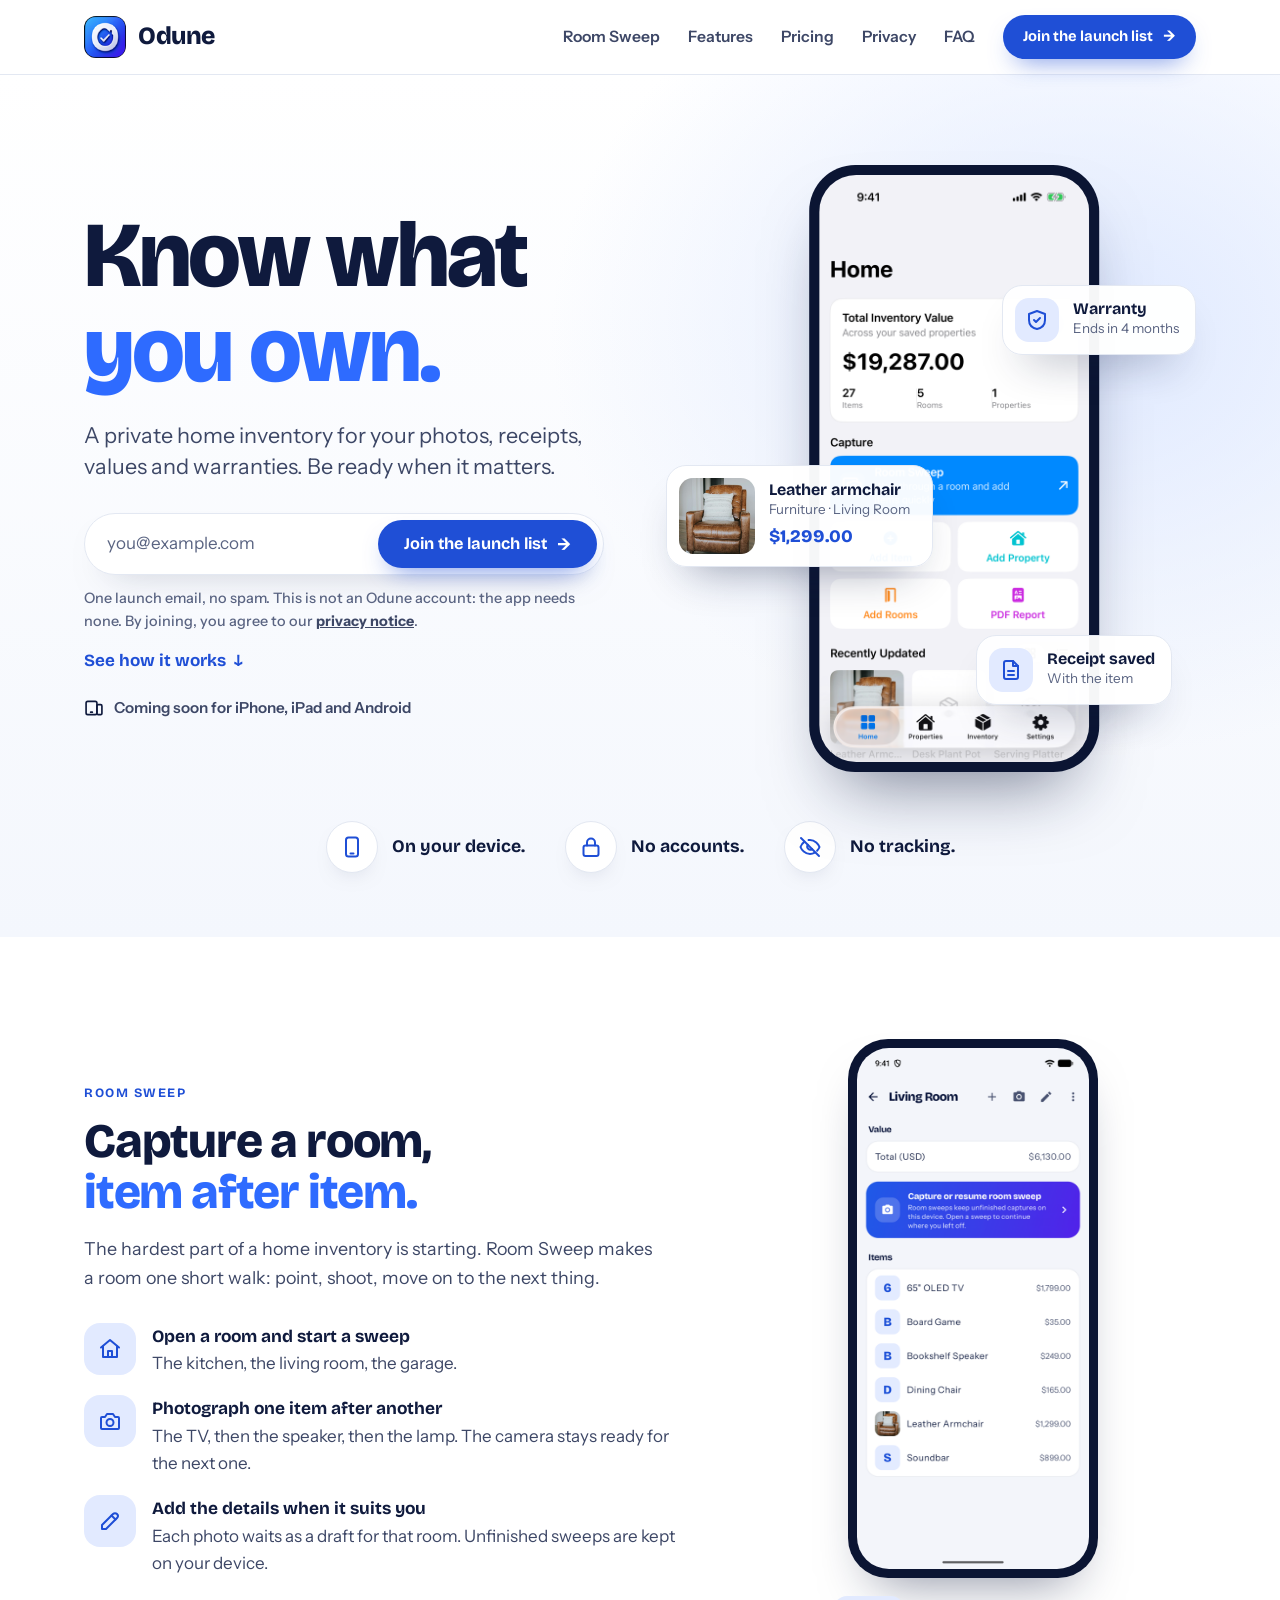
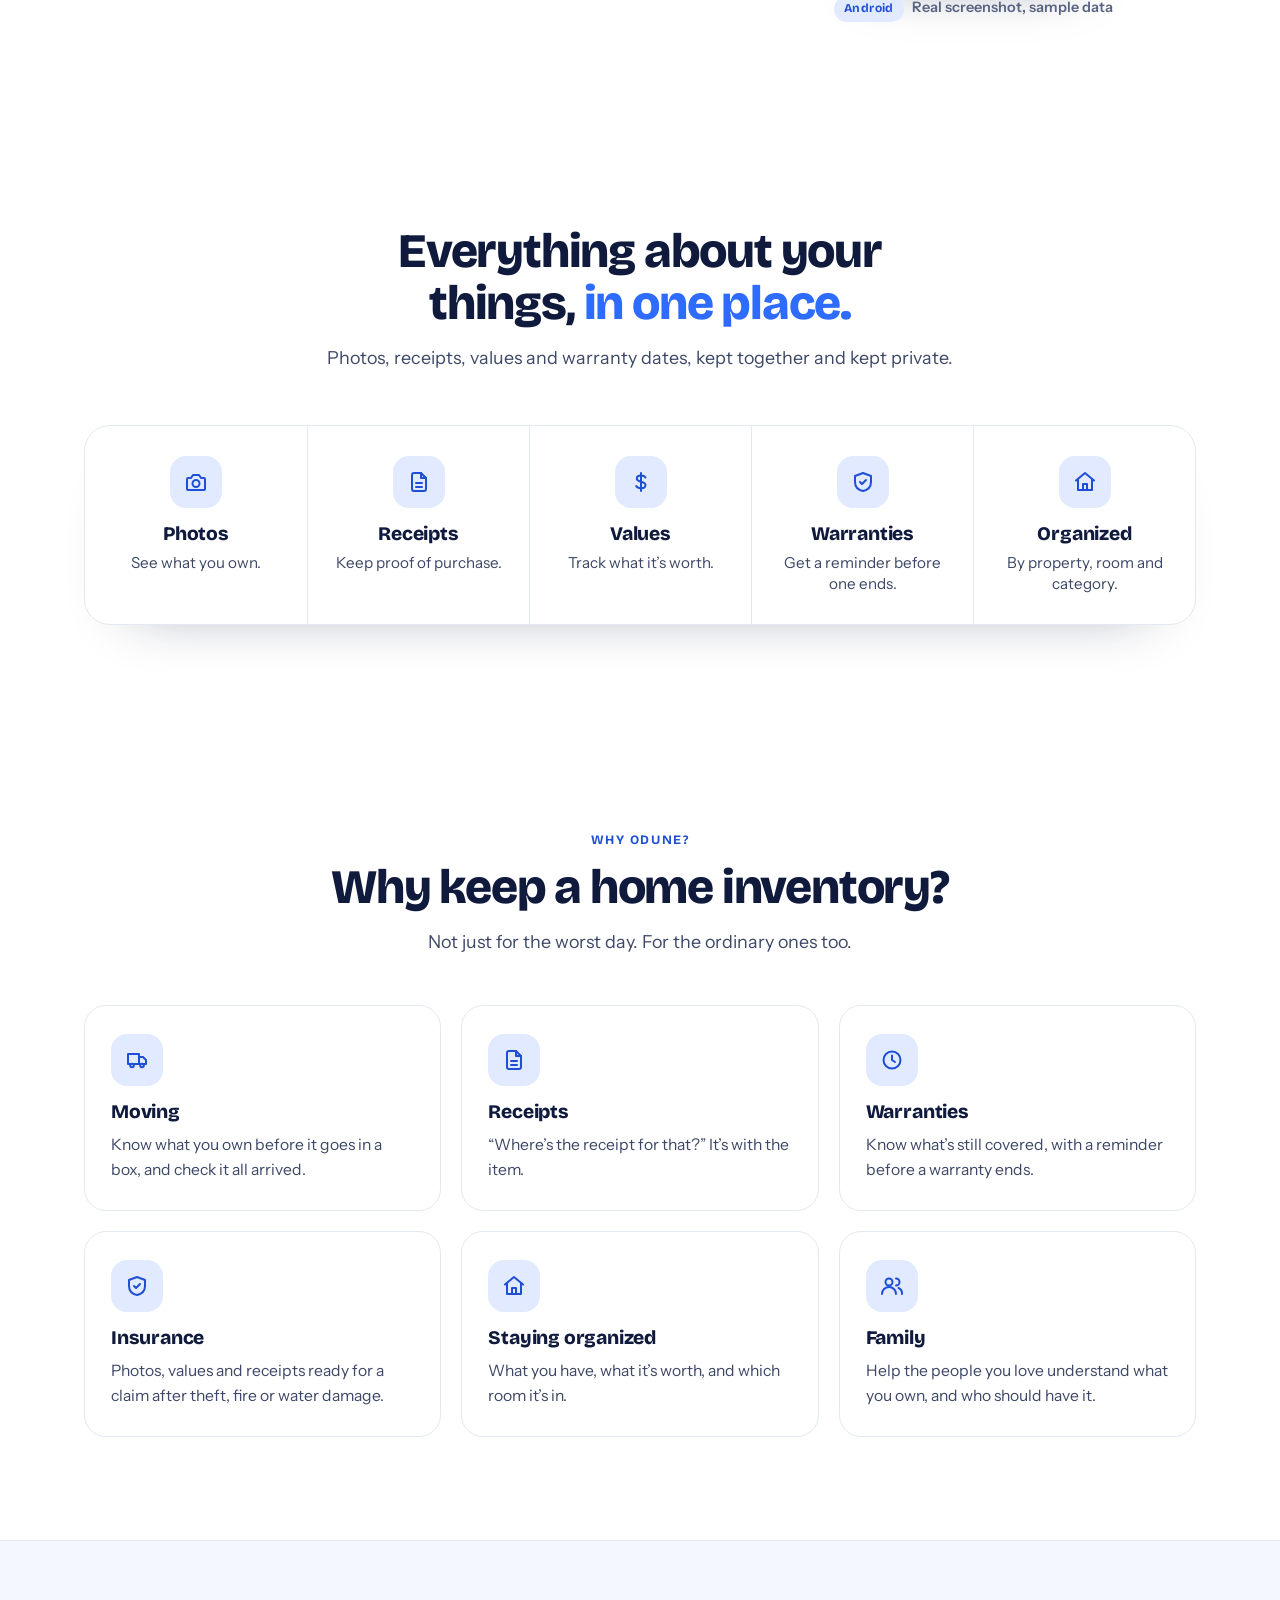
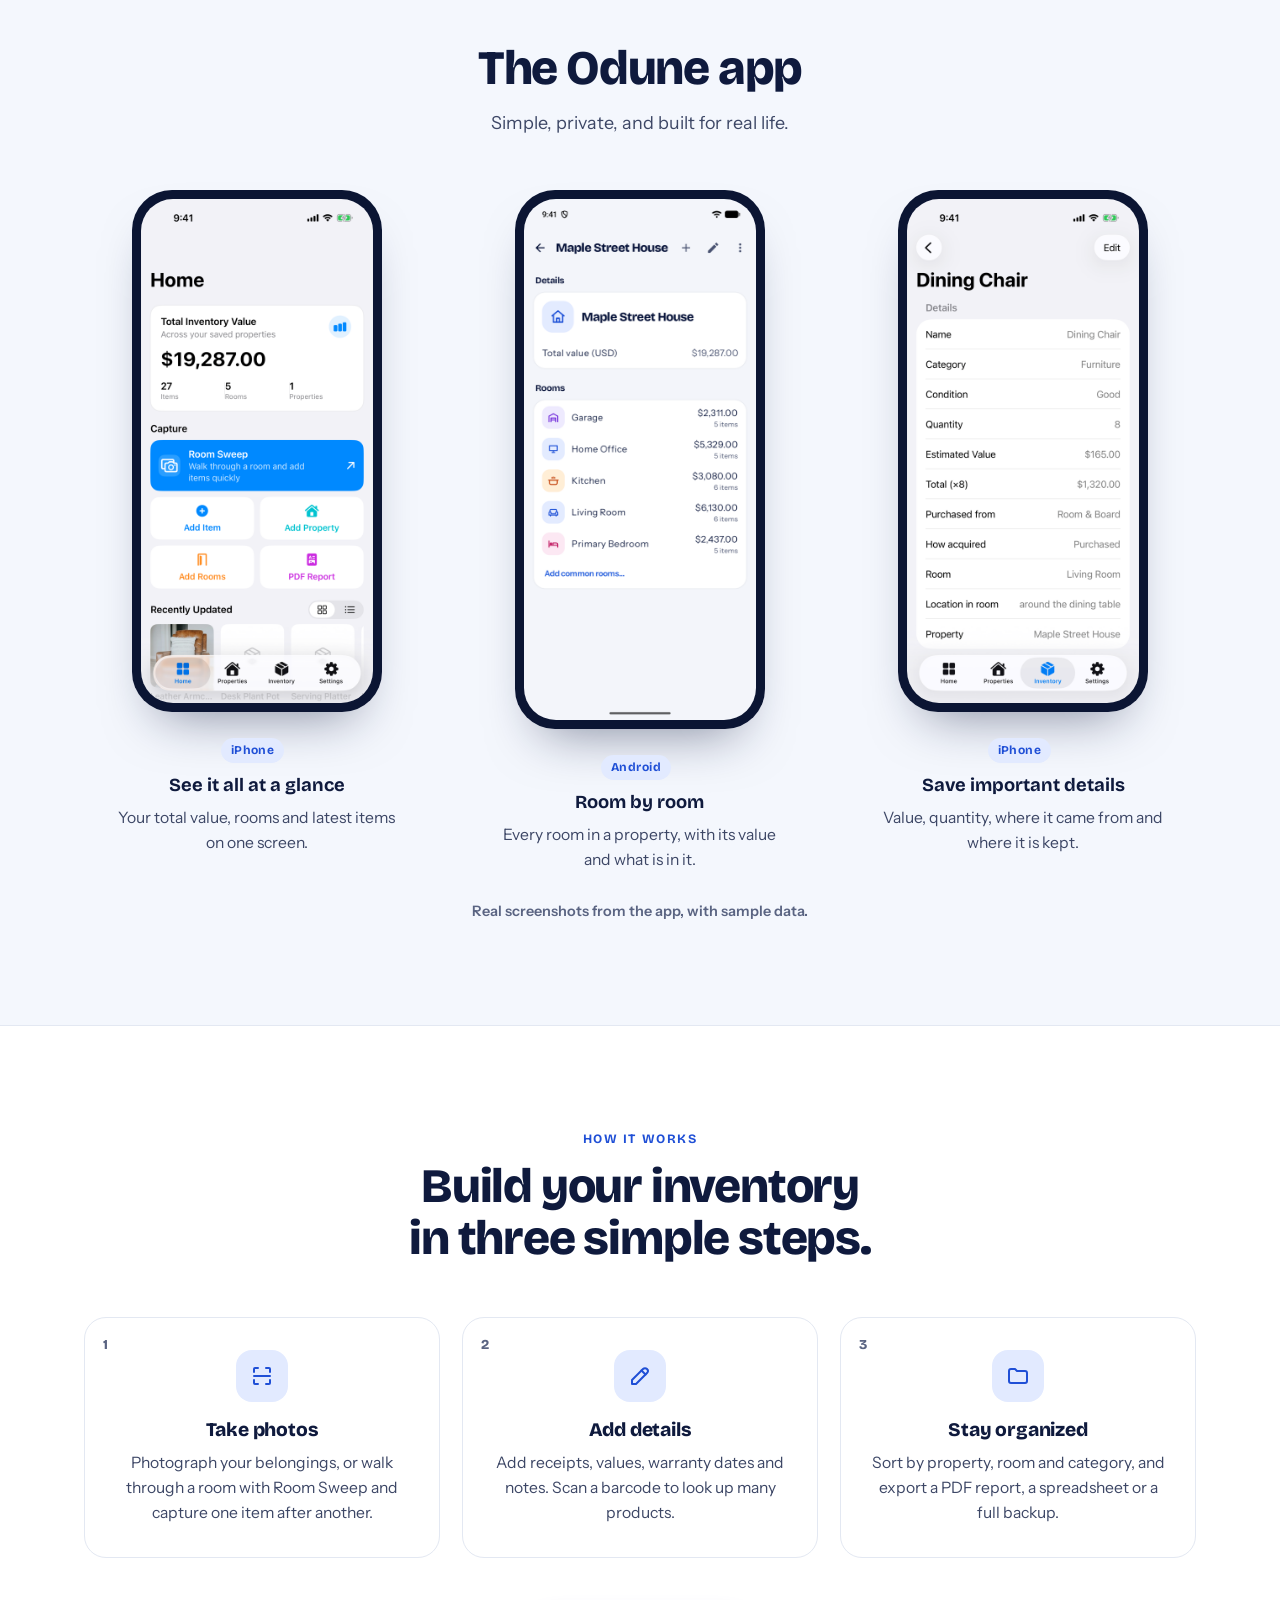
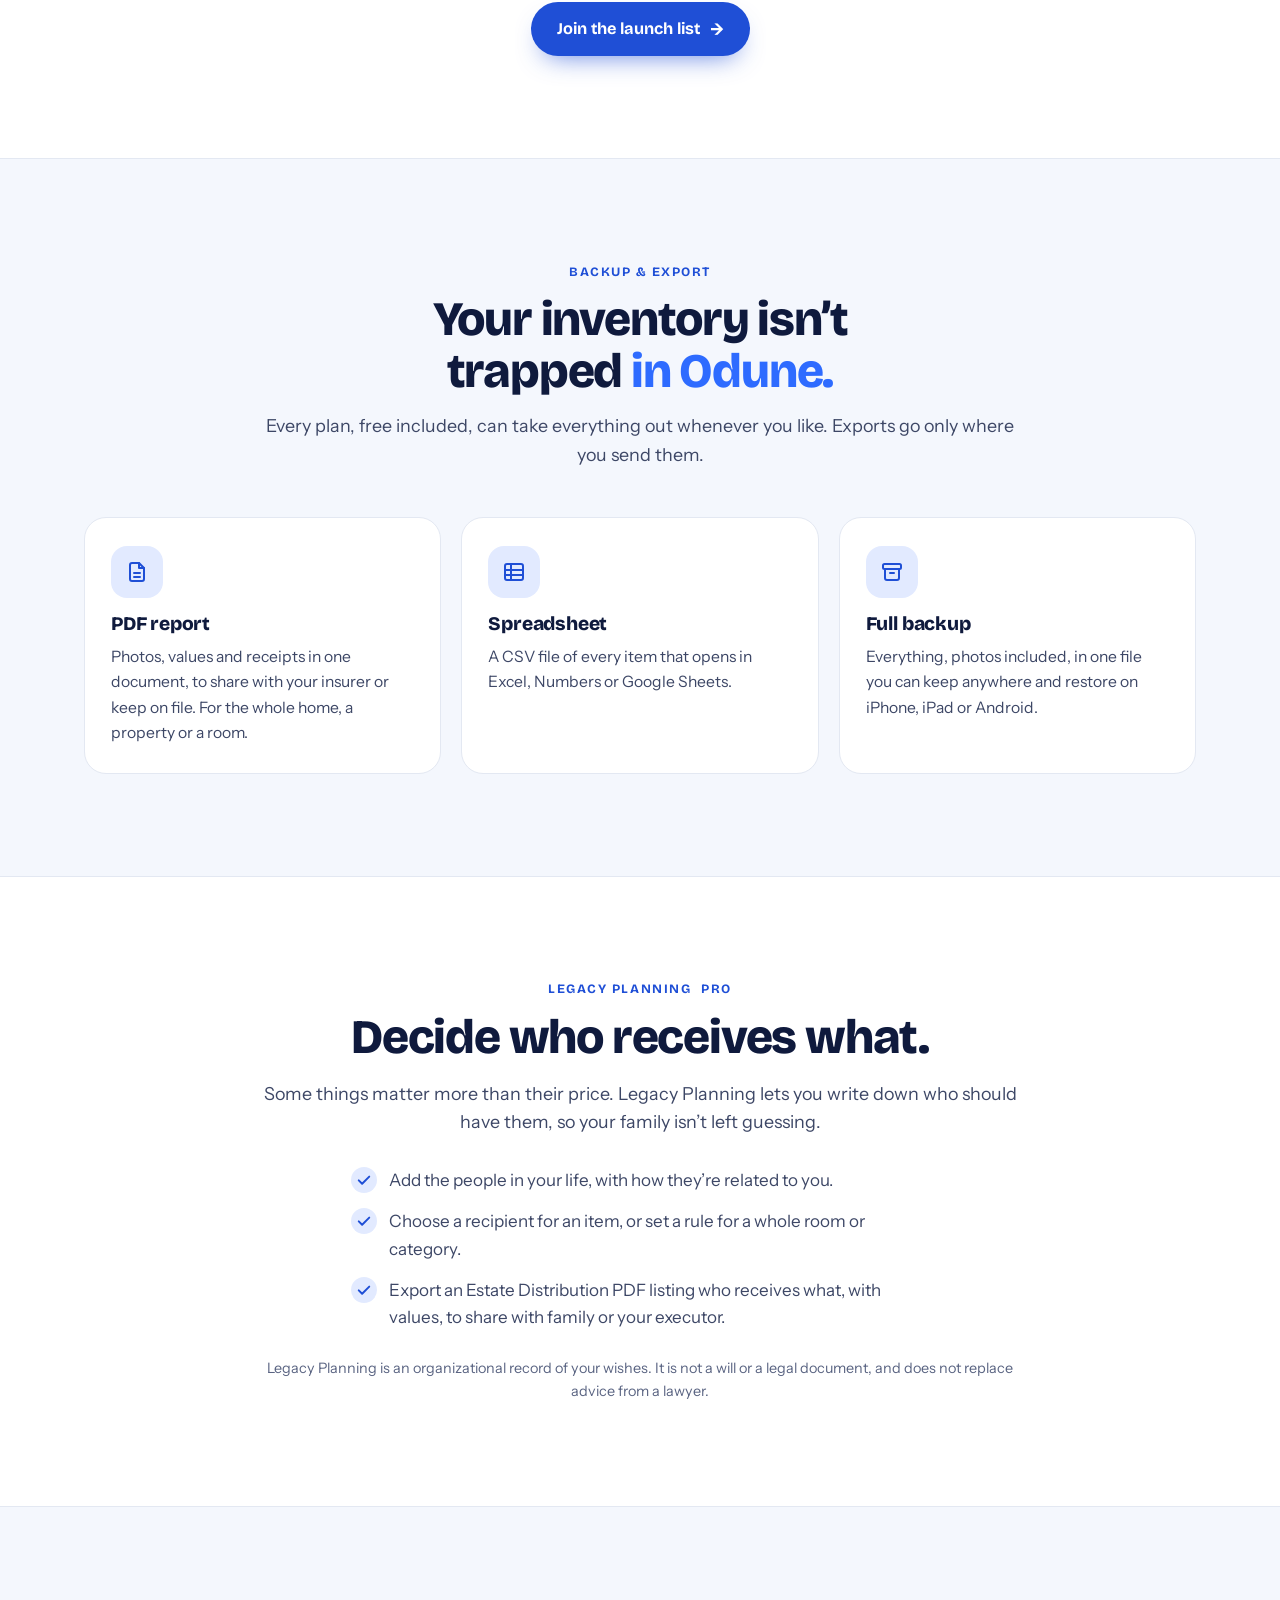
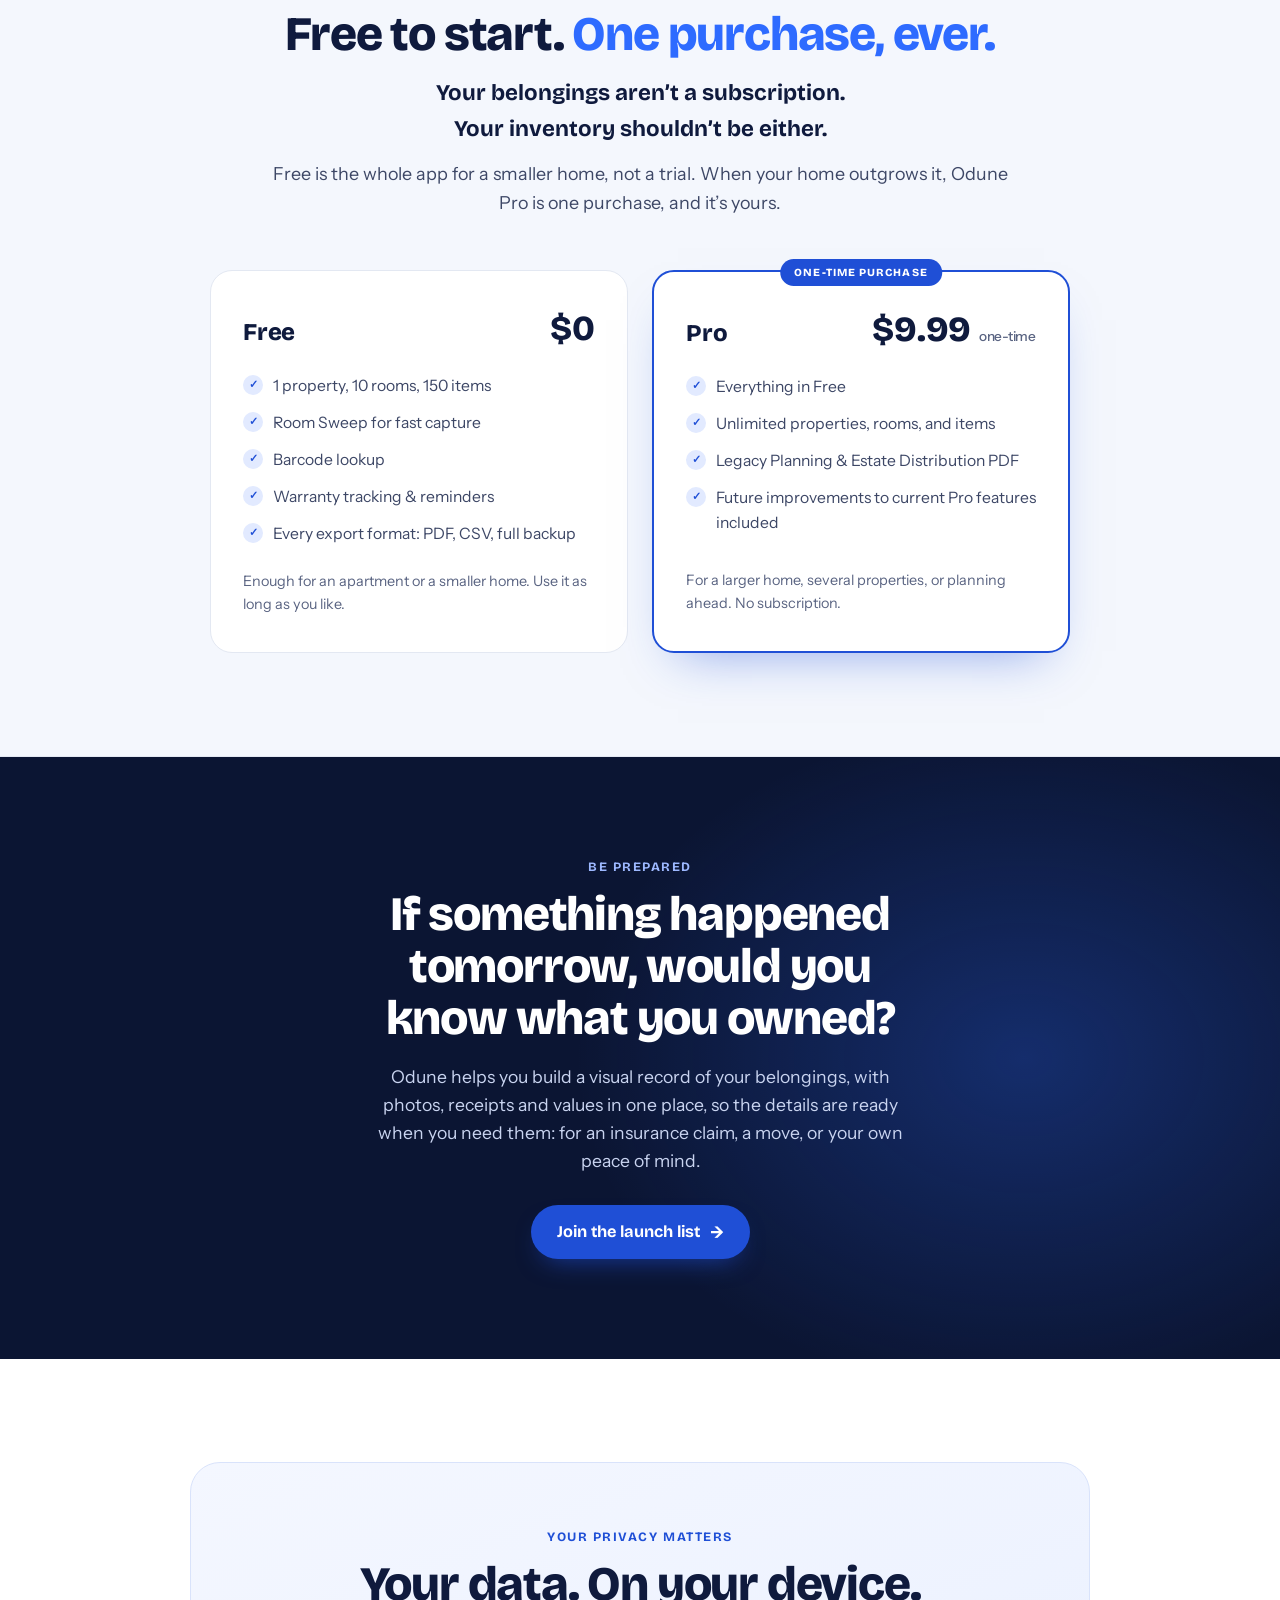
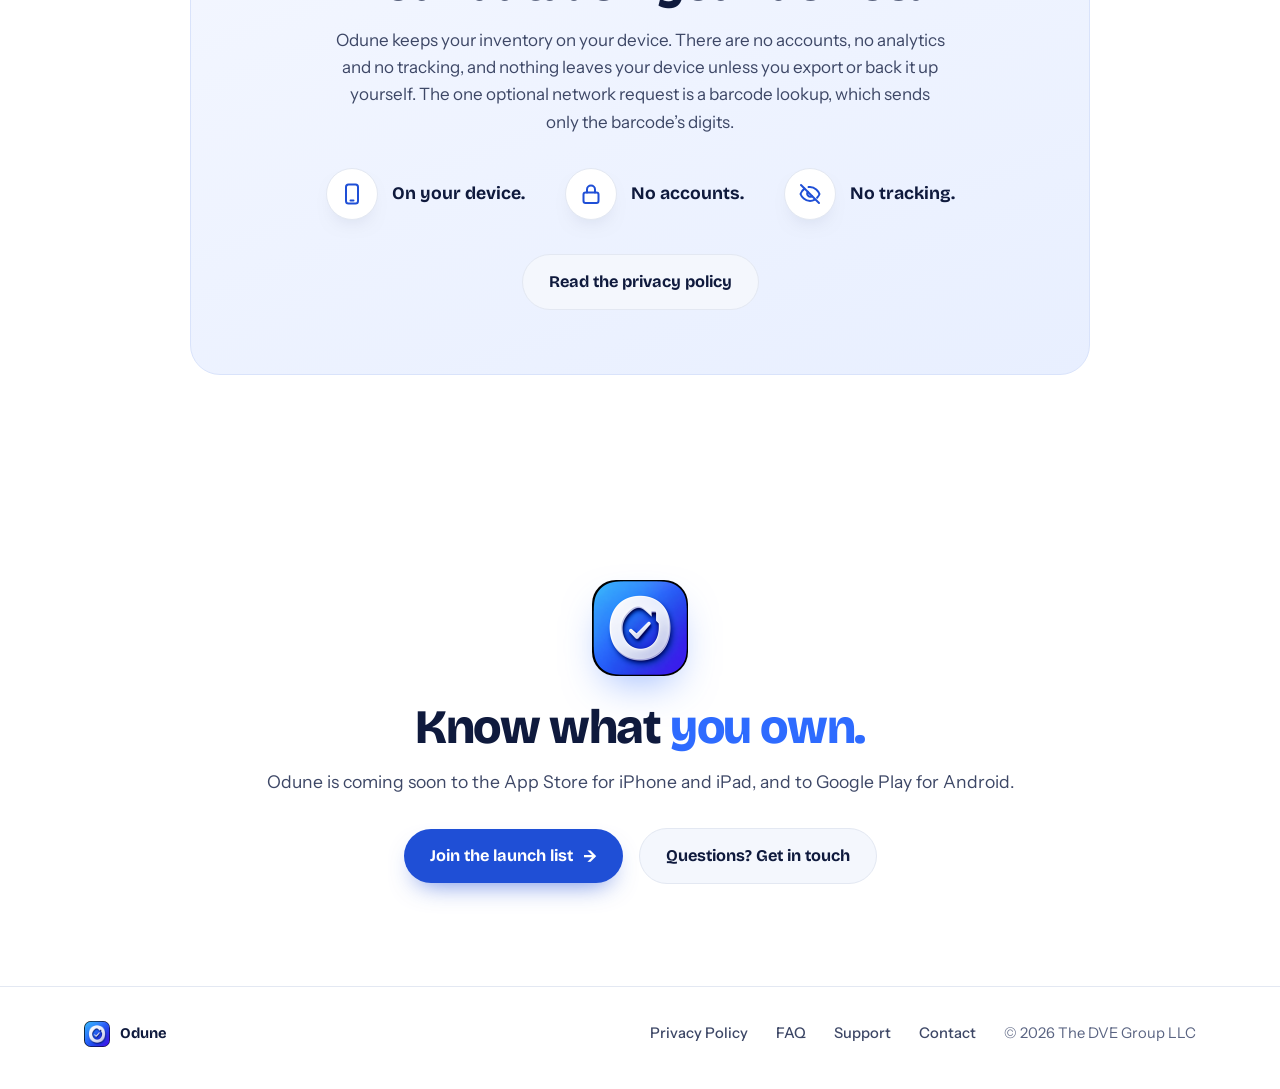
==== commit 92972cfb: "Room Sweep, Legacy Planning, export and why-Odune sections Synced from the app repository's Website " ====
--- a/index.html
+++ b/index.html
@@ -3,8 +3,8 @@
 <head>
 <meta charset="utf-8">
 <meta name="viewport" content="width=device-width, initial-scale=1">
-<title>Odune — Know what you own.</title>
-<meta name="description" content="A private home inventory for your photos, receipts, values and warranties. Everything stays on your device: no accounts, no tracking. Coming soon for iPhone, iPad and Android.">
+<title>Odune — Know what you own. A private home inventory app</title>
+<meta name="description" content="Odune is a private home inventory app: photograph your belongings room by room, keep receipts, values and warranty dates together, and export a PDF report for your insurer. On your device. No accounts. No tracking. Coming soon for iPhone, iPad and Android.">
 <link rel="icon" type="image/png" sizes="64x64" href="assets/icon-64.png">
 <link rel="apple-touch-icon" href="assets/icon-192.png">
 <link rel="canonical" href="https://www.odune.app/">
@@ -41,6 +41,13 @@
     <symbol id="i-sweep" viewBox="0 0 24 24"><path d="M4 8V5a1 1 0 0 1 1-1h3M16 4h3a1 1 0 0 1 1 1v3M20 16v3a1 1 0 0 1-1 1h-3M8 20H5a1 1 0 0 1-1-1v-3"/><path d="M4 12h16"/></symbol>
     <symbol id="i-edit" viewBox="0 0 24 24"><path d="M4 20h4L19 9a2.8 2.8 0 0 0-4-4L4 16z"/><path d="M13.5 6.5l4 4"/></symbol>
     <symbol id="i-folder" viewBox="0 0 24 24"><path d="M3 7a2 2 0 0 1 2-2h4l2 2h8a2 2 0 0 1 2 2v8a2 2 0 0 1-2 2H5a2 2 0 0 1-2-2z"/></symbol>
+    <symbol id="i-truck" viewBox="0 0 24 24"><path d="M3 6h11v10H3z"/><path d="M14 9h4l3 3v4h-7"/><circle cx="7" cy="17.5" r="1.8"/><circle cx="17" cy="17.5" r="1.8"/></symbol>
+    <symbol id="i-people" viewBox="0 0 24 24"><circle cx="9" cy="8" r="3.5"/><path d="M2 20a7 7 0 0 1 14 0"/><path d="M16 4.5a3.5 3.5 0 0 1 0 7"/><path d="M18.5 14a6 6 0 0 1 3.5 6"/></symbol>
+    <symbol id="i-export" viewBox="0 0 24 24"><path d="M12 15V3"/><path d="M7.5 7.5 12 3l4.5 4.5"/><path d="M5 12v7a2 2 0 0 0 2 2h10a2 2 0 0 0 2-2v-7"/></symbol>
+    <symbol id="i-table" viewBox="0 0 24 24"><rect x="3" y="4" width="18" height="16" rx="2"/><path d="M3 10h18M3 15h18M9 4v16"/></symbol>
+    <symbol id="i-archive" viewBox="0 0 24 24"><rect x="3" y="4" width="18" height="5" rx="1.5"/><path d="M5 9v9a2 2 0 0 0 2 2h10a2 2 0 0 0 2-2V9"/><path d="M10 13h4"/></symbol>
+    <symbol id="i-clock" viewBox="0 0 24 24"><circle cx="12" cy="12" r="8.5"/><path d="M12 7.5V12l3 2"/></symbol>
+    <symbol id="i-check" viewBox="0 0 24 24"><path d="M5 12.5l4.5 4.5L19 7.5"/></symbol>
     <symbol id="i-devices" viewBox="0 0 24 24"><rect x="2.5" y="4" width="13" height="16" rx="2"/><rect x="15.5" y="8" width="6" height="12" rx="1.5"/><path d="M8 17h2"/></symbol>
   </defs>
 </svg>
@@ -48,8 +55,8 @@
 <header class="site">
   <nav class="site wrap">
     <a class="brand" href="index.html"><img src="assets/icon-64.png" width="64" height="64" alt="">Odune</a>
+    <a class="link" href="#room-sweep">Room Sweep</a>
     <a class="link" href="#features">Features</a>
-    <a class="link" href="#how">How it works</a>
     <a class="link" href="#pricing">Pricing</a>
     <a class="link" href="privacy.html">Privacy</a>
     <a class="link" href="support.html">FAQ</a>
@@ -73,12 +80,13 @@
           <input type="hidden" name="_captcha" value="false">
           <input class="honey" type="text" name="_honey" tabindex="-1" autocomplete="off">
         </form>
-        <p class="hero-note">One launch email. No spam. By joining, you agree to our <a href="privacy.html#launch-list">privacy notice</a>.</p>
+        <p class="hero-note">One launch email, no spam. This is not an Odune account: the app needs none. By joining, you agree to our <a href="privacy.html#launch-list">privacy notice</a>.</p>
+        <a class="see-how" href="#room-sweep">See how it works <span aria-hidden="true">↓</span></a>
         <p class="platform"><svg class="ic" aria-hidden="true"><use href="#i-devices"/></svg>Coming soon for iPhone, iPad and Android</p>
       </div>
 
       <div class="hero-visual" aria-hidden="true">
-        <div class="phone"><img src="assets/android-home.png" width="534" height="1200" alt=""></div>
+        <div class="phone"><img src="assets/iphone-home.png" width="552" height="1200" alt=""></div>
         <div class="float-card item">
           <img src="assets/chair.jpg" width="560" height="560" alt="">
           <div>
@@ -113,11 +121,30 @@
     </div>
   </section>
 
+  <section class="block sweep" id="room-sweep">
+    <div class="wrap">
+      <div class="sweep-copy reveal">
+        <p class="eyebrow">Room Sweep</p>
+        <h2>Capture a room, <span class="accent">item after item.</span></h2>
+        <p>The hardest part of a home inventory is starting. Room Sweep makes a room one short walk: point, shoot, move on to the next thing.</p>
+        <ol class="sweep-steps">
+          <li><span class="tile"><svg class="ic"><use href="#i-house"/></svg></span><div><strong>Open a room and start a sweep</strong>The kitchen, the living room, the garage.</div></li>
+          <li><span class="tile"><svg class="ic"><use href="#i-camera"/></svg></span><div><strong>Photograph one item after another</strong>The TV, then the speaker, then the lamp. The camera stays ready for the next one.</div></li>
+          <li><span class="tile"><svg class="ic"><use href="#i-edit"/></svg></span><div><strong>Add the details when it suits you</strong>Each photo waits as a draft for that room. Unfinished sweeps are kept on your device.</div></li>
+        </ol>
+      </div>
+      <figure class="sweep-shot reveal">
+        <div class="shot-phone"><img src="assets/android-room.png" width="534" height="1200" alt="Odune on Android: a room with its items and the Room Sweep button"></div>
+        <figcaption><span class="device">Android</span>Real screenshot, sample data</figcaption>
+      </figure>
+    </div>
+  </section>
+
   <section class="block" id="features">
     <div class="wrap">
       <div class="block-head reveal">
         <h2>Everything about your things, <span class="accent">in one place.</span></h2>
-        <p>The details you would need after a fire, a burglary or a move, kept together and kept private.</p>
+        <p>Photos, receipts, values and warranty dates, kept together and kept private.</p>
       </div>
       <div class="feature-row">
         <div class="feature reveal">
@@ -145,6 +172,24 @@
           <h3>Organized</h3>
           <p>By property, room and category.</p>
         </div>
+      </div>
+    </div>
+  </section>
+
+  <section class="block why">
+    <div class="wrap">
+      <div class="block-head reveal">
+        <p class="eyebrow">Why Odune?</p>
+        <h2>Why keep a home inventory?</h2>
+        <p>Not just for the worst day. For the ordinary ones too.</p>
+      </div>
+      <div class="why-grid">
+        <div class="why-card reveal"><span class="tile"><svg class="ic"><use href="#i-truck"/></svg></span><h3>Moving</h3><p>Know what you own before it goes in a box, and check it all arrived.</p></div>
+        <div class="why-card reveal"><span class="tile"><svg class="ic"><use href="#i-receipt"/></svg></span><h3>Receipts</h3><p>“Where’s the receipt for that?” It’s with the item.</p></div>
+        <div class="why-card reveal"><span class="tile"><svg class="ic"><use href="#i-clock"/></svg></span><h3>Warranties</h3><p>Know what’s still covered, with a reminder before a warranty ends.</p></div>
+        <div class="why-card reveal"><span class="tile"><svg class="ic"><use href="#i-shield"/></svg></span><h3>Insurance</h3><p>Photos, values and receipts ready for a claim after theft, fire or water damage.</p></div>
+        <div class="why-card reveal"><span class="tile"><svg class="ic"><use href="#i-house"/></svg></span><h3>Staying organized</h3><p>What you have, what it’s worth, and which room it’s in.</p></div>
+        <div class="why-card reveal"><span class="tile"><svg class="ic"><use href="#i-people"/></svg></span><h3>Family</h3><p>Help the people you love understand what you own, and who should have it.</p></div>
       </div>
     </div>
   </section>
@@ -170,18 +215,6 @@
         </figure>
       </div>
       <p class="shot-cap">Real screenshots from the app, with sample data.</p>
-    </div>
-  </section>
-
-  <section class="prepared">
-    <div class="wrap">
-      <div class="reveal">
-        <p class="eyebrow">Be prepared</p>
-        <h2>If something happened tomorrow, would you know what you owned?</h2>
-        <p>Odune helps you build a visual record of your belongings, with photos, receipts and values in one place, so the details are ready when you need them: for an insurance claim, a move, or your own peace of mind.</p>
-        <a class="btn primary" href="#launch">Join the launch list <span class="arrow">→</span></a>
-      </div>
-      <div class="shot-phone" aria-hidden="true"><img src="assets/android-room.png" width="534" height="1200" alt=""></div>
     </div>
   </section>
 
@@ -212,11 +245,43 @@
     </div>
   </section>
 
+  <section class="block tinted" id="export">
+    <div class="wrap">
+      <div class="block-head reveal">
+        <p class="eyebrow">Backup &amp; export</p>
+        <h2>Your inventory isn’t trapped <span class="accent">in Odune.</span></h2>
+        <p>Every plan, free included, can take everything out whenever you like. Exports go only where you send them.</p>
+      </div>
+      <div class="export-grid">
+        <div class="export-card reveal"><span class="tile"><svg class="ic"><use href="#i-receipt"/></svg></span><h3>PDF report</h3><p>Photos, values and receipts in one document, to share with your insurer or keep on file. For the whole home, a property or a room.</p></div>
+        <div class="export-card reveal"><span class="tile"><svg class="ic"><use href="#i-table"/></svg></span><h3>Spreadsheet</h3><p>A CSV file of every item that opens in Excel, Numbers or Google Sheets.</p></div>
+        <div class="export-card reveal"><span class="tile"><svg class="ic"><use href="#i-archive"/></svg></span><h3>Full backup</h3><p>Everything, photos included, in one file you can keep anywhere and restore on iPhone, iPad or Android.</p></div>
+      </div>
+    </div>
+  </section>
+
+  <section class="block legacy" id="legacy">
+    <div class="wrap">
+      <div class="legacy-copy reveal">
+        <p class="eyebrow">Legacy Planning <span class="badge-pro">PRO</span></p>
+        <h2>Decide who receives what.</h2>
+        <p>Some things matter more than their price. Legacy Planning lets you write down who should have them, so your family isn’t left guessing.</p>
+        <ul class="checks">
+          <li><svg class="ic" aria-hidden="true"><use href="#i-check"/></svg>Add the people in your life, with how they’re related to you.</li>
+          <li><svg class="ic" aria-hidden="true"><use href="#i-check"/></svg>Choose a recipient for an item, or set a rule for a whole room or category.</li>
+          <li><svg class="ic" aria-hidden="true"><use href="#i-check"/></svg>Export an Estate Distribution PDF listing who receives what, with values, to share with family or your executor.</li>
+        </ul>
+        <p class="fine">Legacy Planning is an organizational record of your wishes. It is not a will or a legal document, and does not replace advice from a lawyer.</p>
+      </div>
+    </div>
+  </section>
+
   <section class="block tinted" id="pricing">
     <div class="wrap">
       <div class="block-head reveal">
         <h2>Free to start. <span class="accent">One purchase, ever.</span></h2>
-        <p>Odune Pro is a one-time purchase, not a subscription. Buy it once and it’s yours, like the things it keeps track of.</p>
+        <p class="slogan">Your belongings aren’t a subscription. Your inventory shouldn’t be either.</p>
+        <p>Free is the whole app for a smaller home, not a trial. When your home outgrows it, Odune Pro is one purchase, and it’s yours.</p>
       </div>
       <div class="plans">
         <div class="plan reveal">
@@ -228,7 +293,7 @@
             <li>Warranty tracking &amp; reminders</li>
             <li>Every export format: PDF, CSV, full backup</li>
           </ul>
-          <p class="note">Everything you need to document an apartment.</p>
+          <p class="note">Enough for an apartment or a smaller home. Use it as long as you like.</p>
         </div>
         <div class="plan pro reveal">
           <h3>Pro <span class="price">$9.99 <small>one-time</small></span></h3>
@@ -238,8 +303,19 @@
             <li>Legacy Planning &amp; Estate Distribution PDF</li>
             <li>Future improvements to current Pro features included</li>
           </ul>
-          <p class="note">Legacy Planning is an organizational record, not a will or legal instrument.</p>
-        </div>
+          <p class="note">For a larger home, several properties, or planning ahead. No subscription.</p>
+        </div>
+      </div>
+    </div>
+  </section>
+
+  <section class="prepared">
+    <div class="wrap">
+      <div class="reveal">
+        <p class="eyebrow">Be prepared</p>
+        <h2>If something happened tomorrow, would you know what you owned?</h2>
+        <p>Odune helps you build a visual record of your belongings, with photos, receipts and values in one place, so the details are ready when you need them: for an insurance claim, a move, or your own peace of mind.</p>
+        <a class="btn primary" href="#launch">Join the launch list <span class="arrow">→</span></a>
       </div>
     </div>
   </section>
@@ -278,7 +354,9 @@
   <div class="wrap">
     <span class="foot-brand"><img src="assets/icon-64.png" width="64" height="64" alt="">Odune</span>
     <a href="privacy.html">Privacy Policy</a>
+    <a href="support.html#faq">FAQ</a>
     <a href="support.html">Support</a>
+    <a href="mailto:support@odune.app">Contact</a>
     <span>© 2026 The DVE Group LLC</span>
   </div>
 </footer>
--- a/styles.css
+++ b/styles.css
@@ -238,6 +238,35 @@
 .block-head p:not(.eyebrow) { margin-top: 14px; color: var(--ink-soft); font-size: 1.12rem; }
 .center { text-align: center; margin-top: 44px; }
 
+/* ---------- hero: the way on for those not ready to sign up ---------- */
+
+.see-how {
+  display: inline-flex; align-items: center; gap: 8px;
+  margin-top: 14px; color: var(--brand-deep);
+  font-family: var(--font-display); font-weight: 700; text-decoration: none;
+}
+.see-how:hover { text-decoration: underline; }
+
+/* ---------- room sweep ---------- */
+
+.sweep .wrap {
+  display: grid; grid-template-columns: 1.15fr 0.85fr;
+  gap: clamp(28px, 5vw, 72px); align-items: center;
+}
+.sweep-copy > p:not(.eyebrow) { margin-top: 16px; color: var(--ink-soft); font-size: 1.12rem; max-width: 32em; }
+.sweep-steps { list-style: none; display: grid; gap: 18px; margin-top: 30px; }
+.sweep-steps li { display: flex; gap: 16px; align-items: flex-start; }
+.sweep-steps li div { color: var(--ink-soft); }
+.sweep-steps strong { display: block; color: var(--ink); font-family: var(--font-display); font-size: 1.08rem; }
+.sweep-shot { text-align: center; }
+.sweep-shot figcaption { margin-top: 18px; color: var(--ink-faint); font-size: 0.9rem; font-weight: 600; }
+.sweep-shot .device, .shots figcaption .device {
+  display: inline-block; margin-right: 8px;
+  padding: 3px 10px; border-radius: 999px;
+  background: var(--brand-pale); color: var(--brand-deep);
+  font-family: var(--font-display); font-weight: 700; font-size: 0.75rem; letter-spacing: 0.04em;
+}
+
 /* ---------- features ---------- */
 
 .feature-row {
@@ -254,6 +283,32 @@
 .feature .tile { margin-bottom: 14px; }
 .feature p { color: var(--ink-soft); margin-top: 6px; font-size: 0.95rem; line-height: 1.4; }
 
+/* ---------- why odune / export ---------- */
+
+.why-grid, .export-grid {
+  display: grid; grid-template-columns: repeat(3, 1fr);
+  gap: 20px; margin-top: 48px;
+}
+.why-card, .export-card {
+  background: #fff; border: 1px solid var(--line);
+  border-radius: var(--radius); padding: 28px 26px;
+}
+.why-card .tile, .export-card .tile { margin-bottom: 14px; }
+.why-card p, .export-card p { color: var(--ink-soft); margin-top: 8px; font-size: 0.98rem; }
+
+/* ---------- legacy planning ---------- */
+
+.legacy-copy { max-width: 760px; margin-inline: auto; text-align: center; }
+.legacy-copy .eyebrow { display: flex; justify-content: center; align-items: center; gap: 10px; }
+.legacy-copy > p:not(.eyebrow) { margin-top: 16px; color: var(--ink-soft); font-size: 1.12rem; }
+.checks { list-style: none; display: grid; gap: 14px; margin: 30px auto 0; max-width: 34em; text-align: left; }
+.checks li { display: flex; gap: 12px; align-items: flex-start; color: var(--ink-soft); }
+.checks .ic {
+  width: 26px; height: 26px; padding: 4px; border-radius: 50%;
+  background: var(--brand-pale); color: var(--brand-deep); stroke-width: 2.6;
+}
+.legacy-copy p.fine { font-size: 0.9rem; color: var(--ink-faint); margin-top: 26px; }
+
 /* ---------- screenshots ---------- */
 
 section.app { background: var(--paper-deep); border-block: 1px solid var(--line); }
@@ -271,12 +326,7 @@
 }
 .shot-phone img { display: block; width: 100%; height: auto; border-radius: 32px; }
 .shots figcaption { margin-top: 24px; color: var(--ink-soft); font-size: 0.98rem; max-width: 18em; margin-inline: auto; }
-.shots figcaption .device {
-  display: inline-block; margin-bottom: 8px;
-  padding: 3px 10px; border-radius: 999px;
-  background: var(--brand-pale); color: var(--brand-deep);
-  font-family: var(--font-display); font-weight: 700; font-size: 0.75rem; letter-spacing: 0.04em;
-}
+.shots figcaption .device { margin-bottom: 8px; }
 .shots figcaption strong { display: block; font-family: var(--font-display); font-size: 1.15rem; color: var(--ink); margin-bottom: 4px; }
 .shot-cap {
   text-align: center; margin-top: 28px;
@@ -293,10 +343,9 @@
   padding-block: clamp(64px, 8vw, 100px);
   overflow: hidden;
 }
-.prepared .wrap {
-  display: grid; grid-template-columns: 1.2fr 0.8fr;
-  gap: clamp(28px, 5vw, 72px); align-items: center;
-}
+.prepared .wrap { max-width: 860px; text-align: center; }
+.prepared h2 { margin-inline: auto; }
+.prepared p:not(.eyebrow) { margin-inline: auto; }
 .prepared .eyebrow { color: #9db8ff; }
 .prepared h2 { color: #fff; max-width: 14em; }
 .prepared p:not(.eyebrow) { color: #c9d4f0; margin-top: 18px; font-size: 1.1rem; max-width: 32em; }
@@ -327,6 +376,12 @@
 .steps p { color: var(--ink-soft); margin-top: 8px; font-size: 0.98rem; }
 
 /* ---------- pricing ---------- */
+
+.block-head p.slogan {
+  font-family: var(--font-display); font-weight: 700;
+  font-size: clamp(1.15rem, 2.2vw, 1.4rem); color: var(--ink);
+  text-wrap: balance;
+}
 
 .plans {
   display: grid; grid-template-columns: 1fr 1fr;
@@ -468,8 +523,8 @@
   .hero > .wrap:first-child { grid-template-columns: 1fr; }
   .hero-visual { min-height: 560px; max-width: 520px; width: 100%; margin-inline: auto; }
   .shots { grid-template-columns: 1fr; gap: 48px; }
-  .prepared .wrap { grid-template-columns: 1fr; }
-  .prepared .shot-phone { display: none; }
+  .sweep .wrap { grid-template-columns: 1fr; }
+  .why-grid, .export-grid { grid-template-columns: 1fr 1fr; }
   .steps { grid-template-columns: 1fr; }
   .plans { grid-template-columns: 1fr; }
 }
@@ -493,6 +548,7 @@
   .feature:nth-child(n + 3) { border-top: 1px solid var(--line); }
   .feature:nth-child(5) { grid-column: 1 / -1; border-left: none; }
   .trust { justify-content: flex-start; flex-direction: column; align-items: flex-start; }
+  .why-grid, .export-grid { grid-template-columns: 1fr; }
 }
 
 /* ---------- motion ---------- */
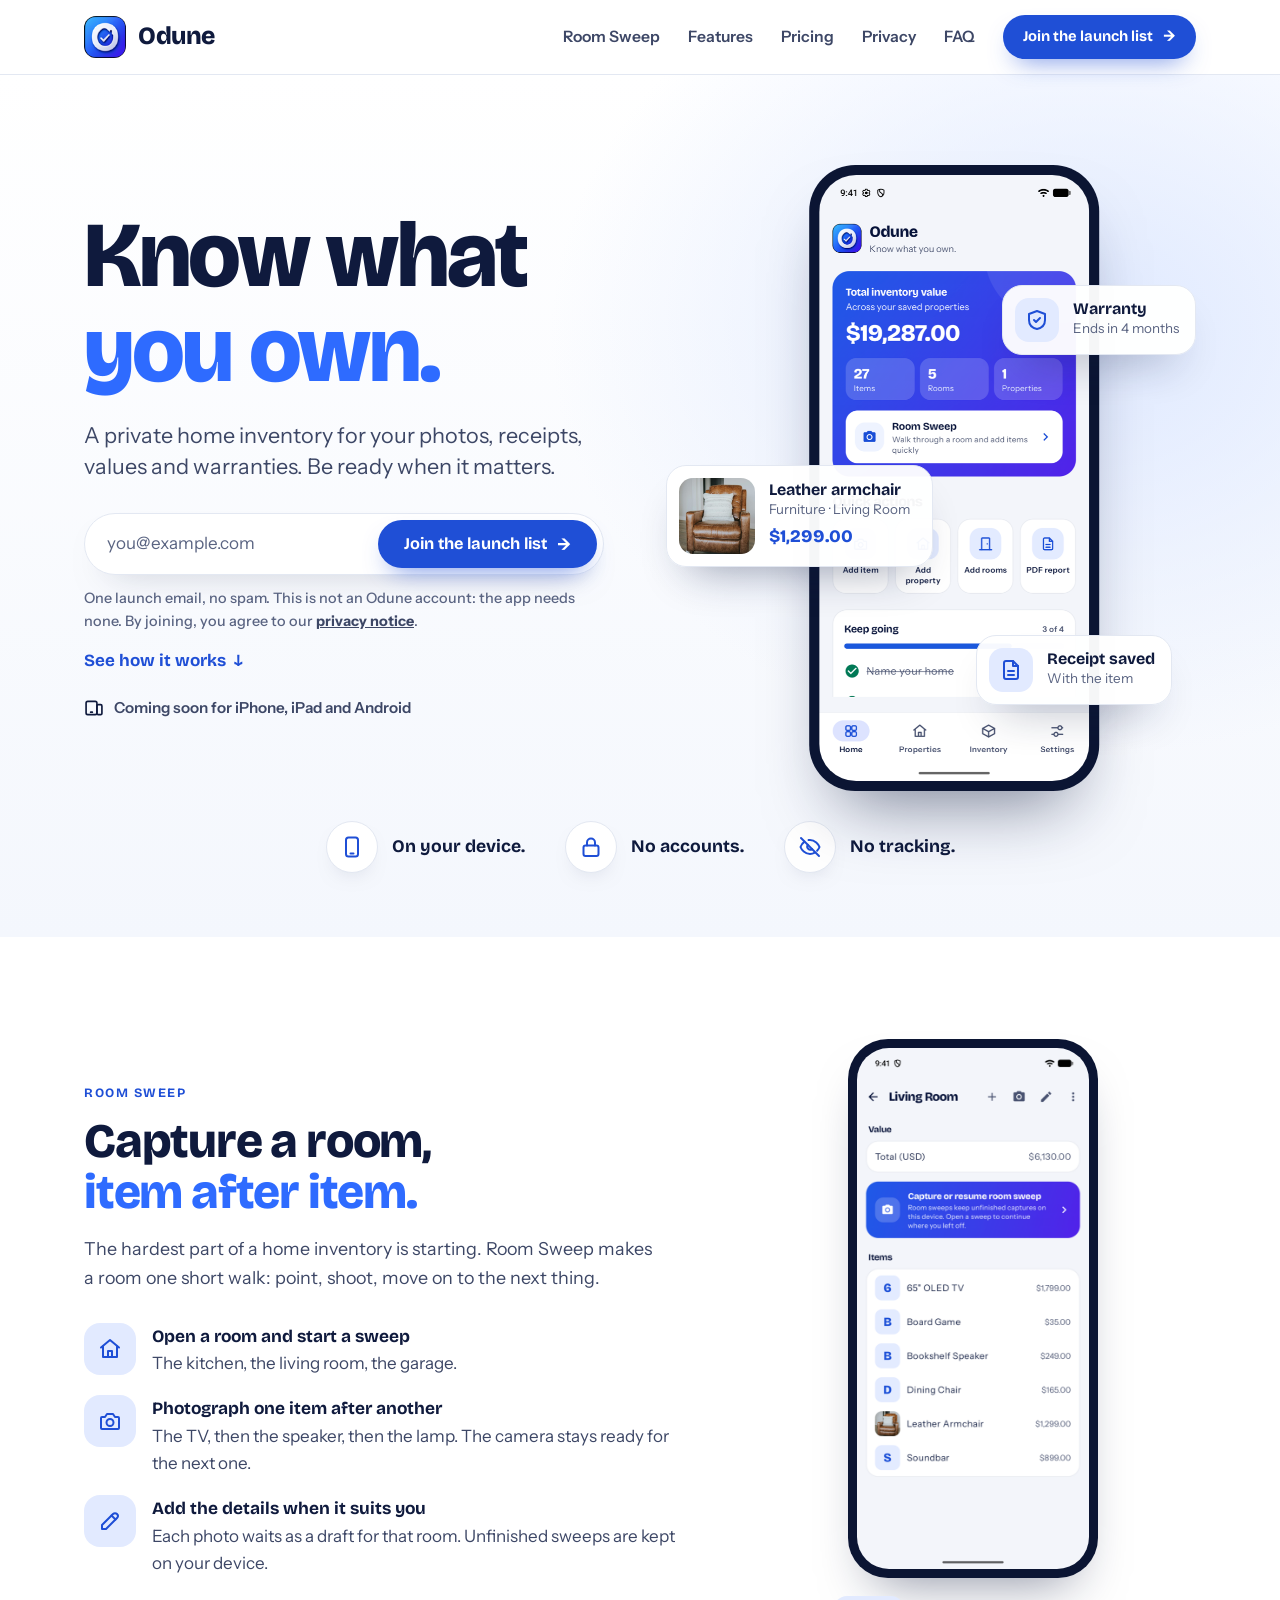
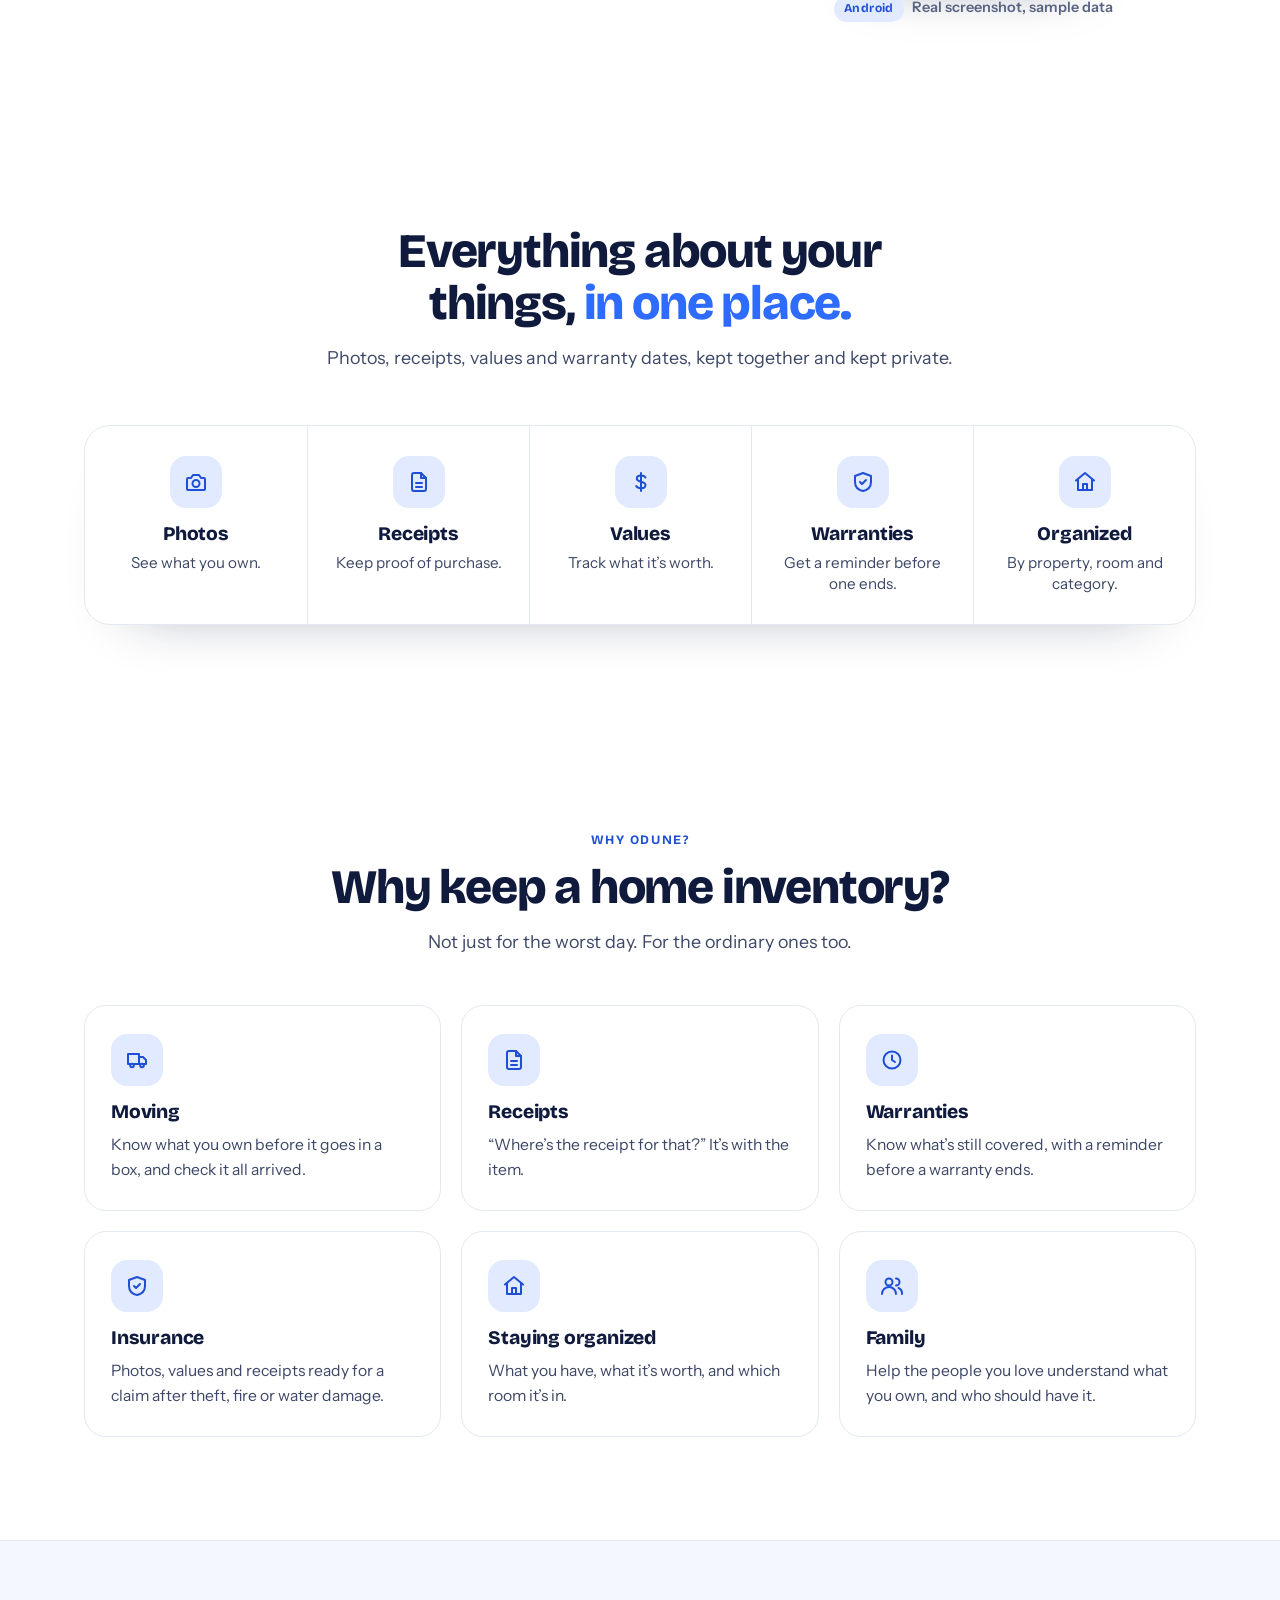
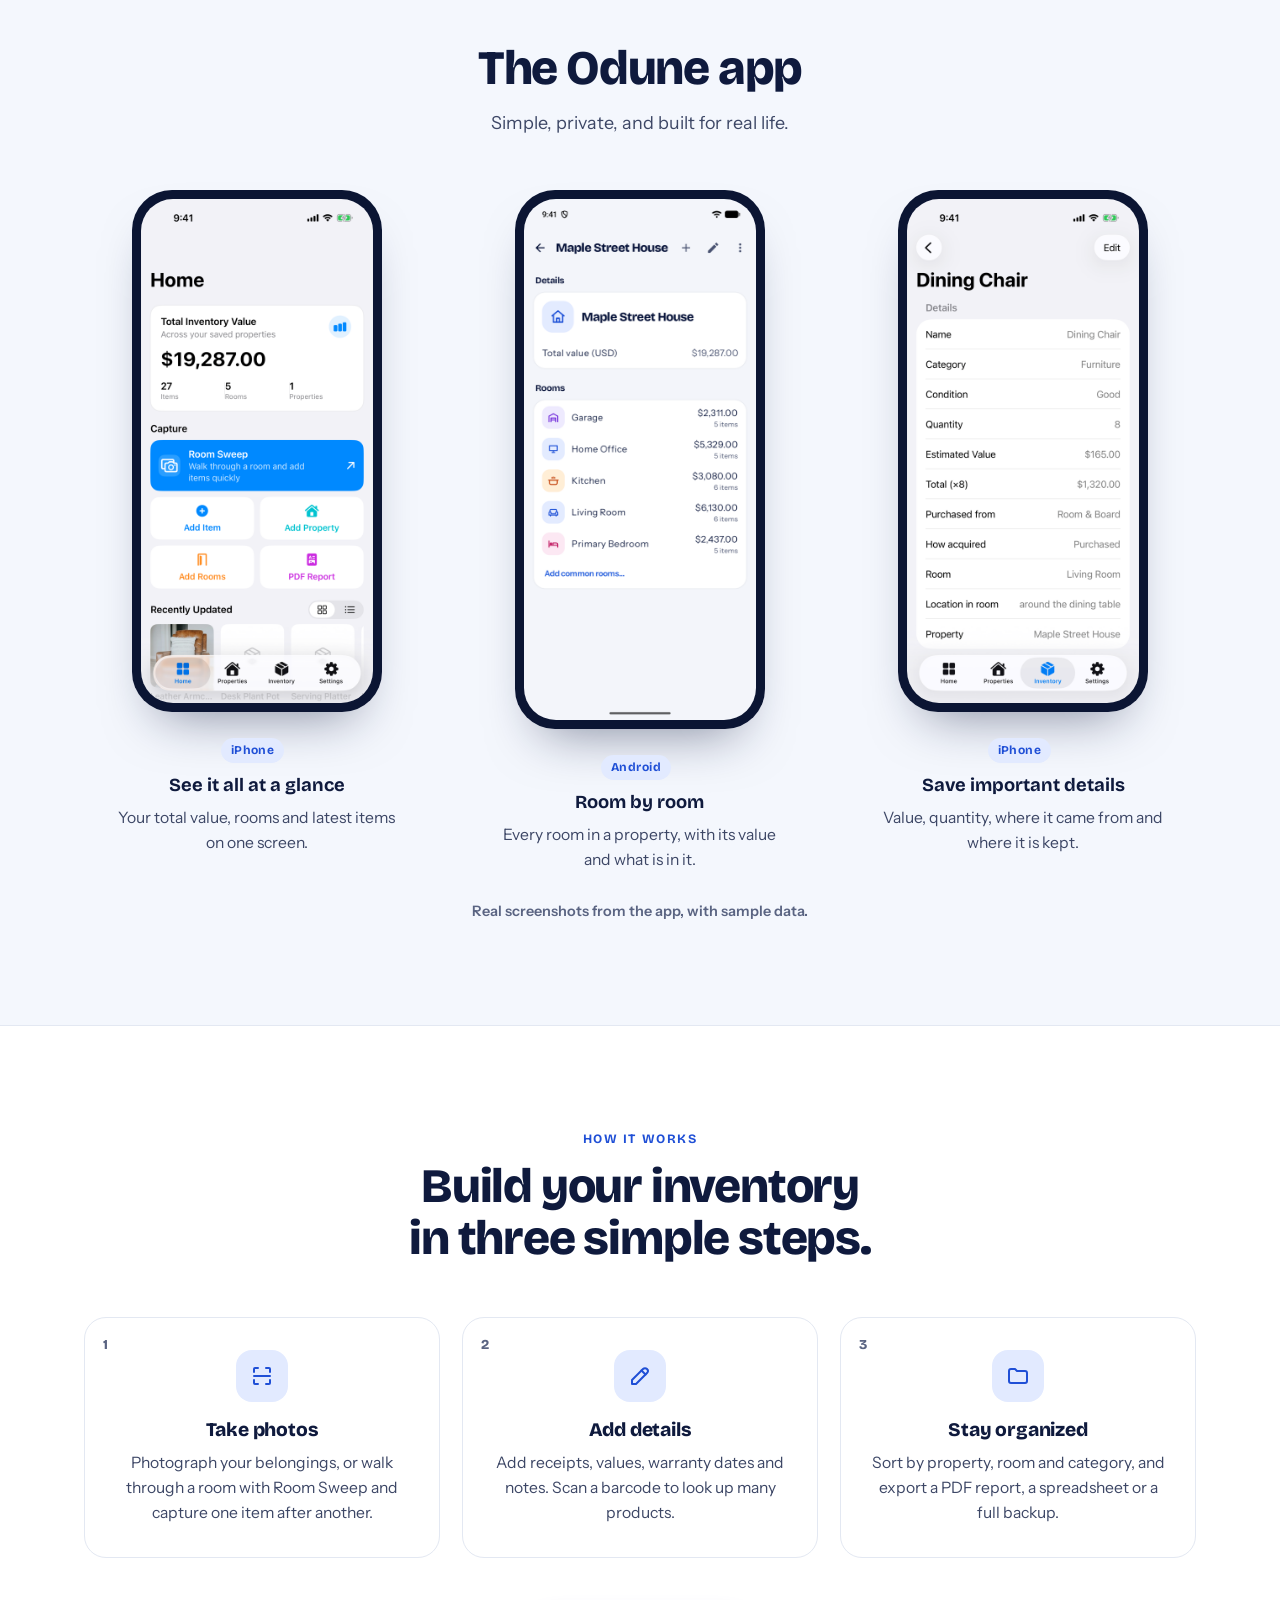
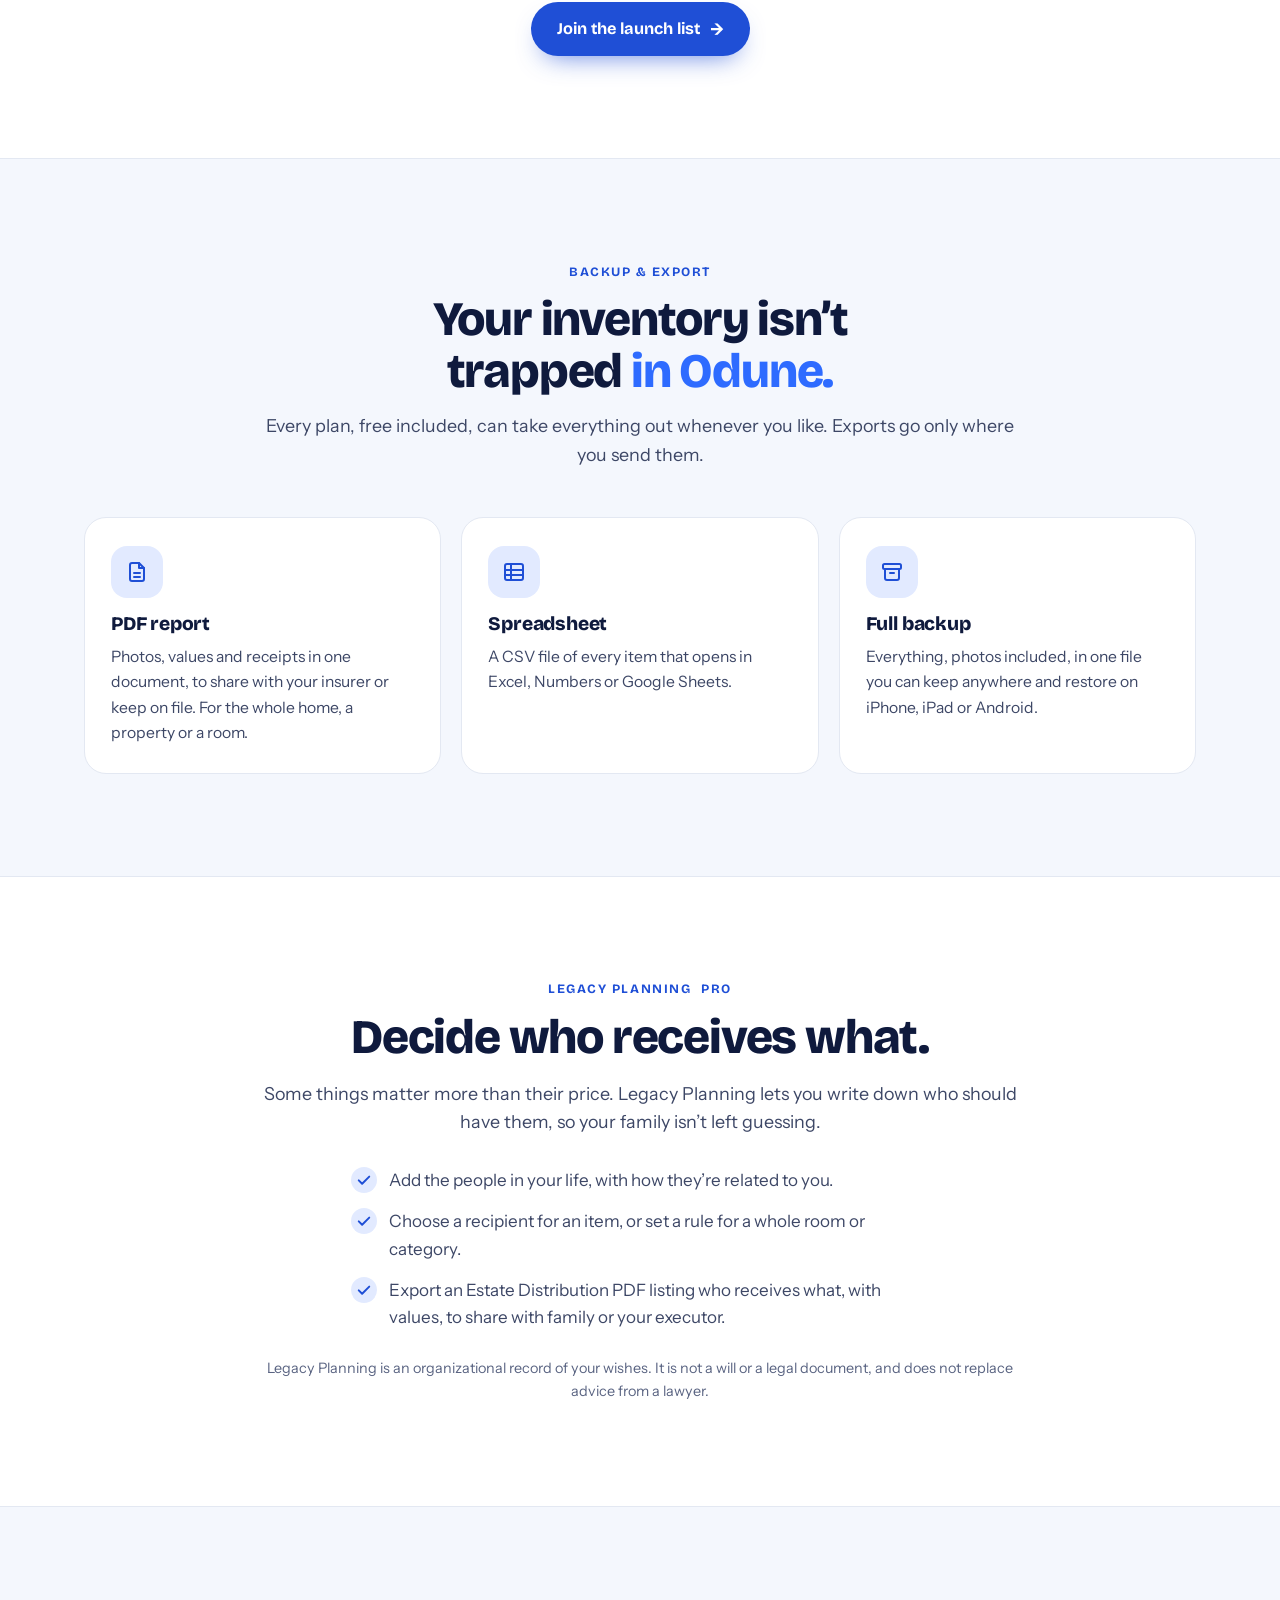
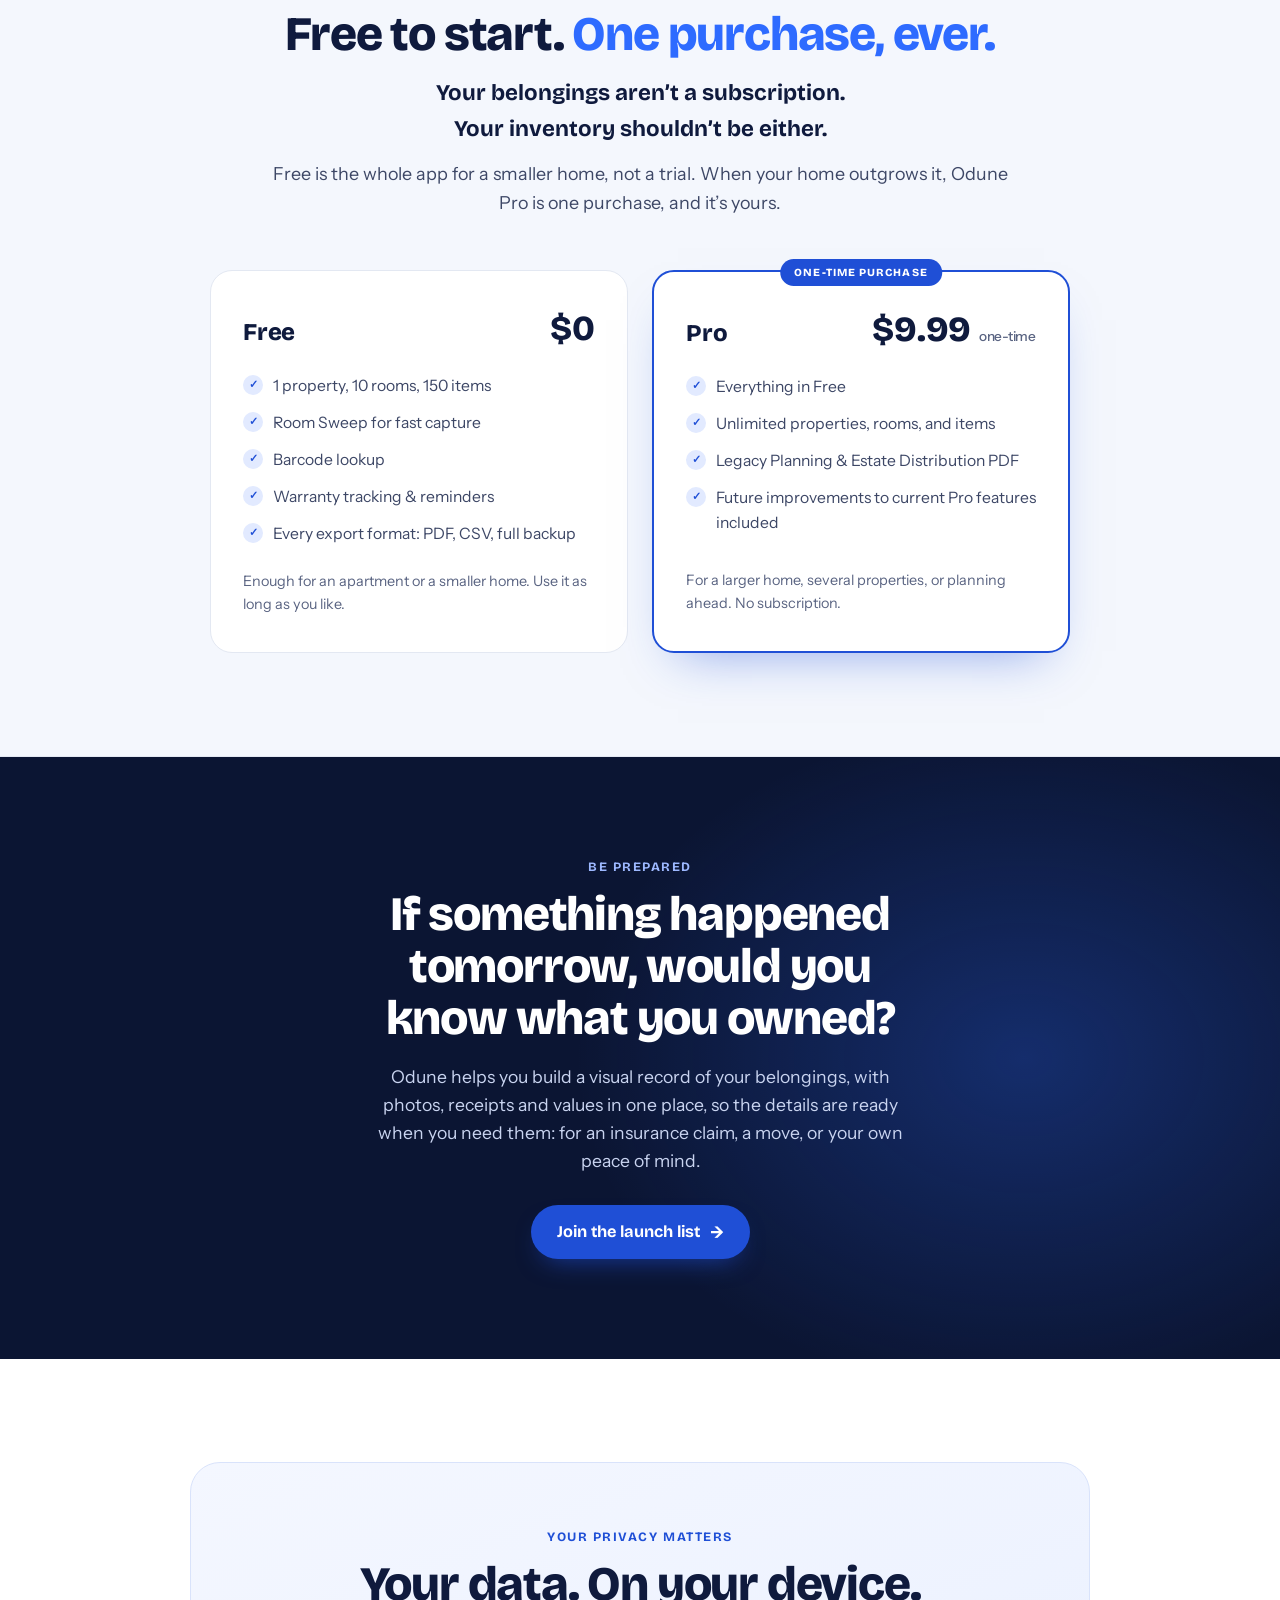
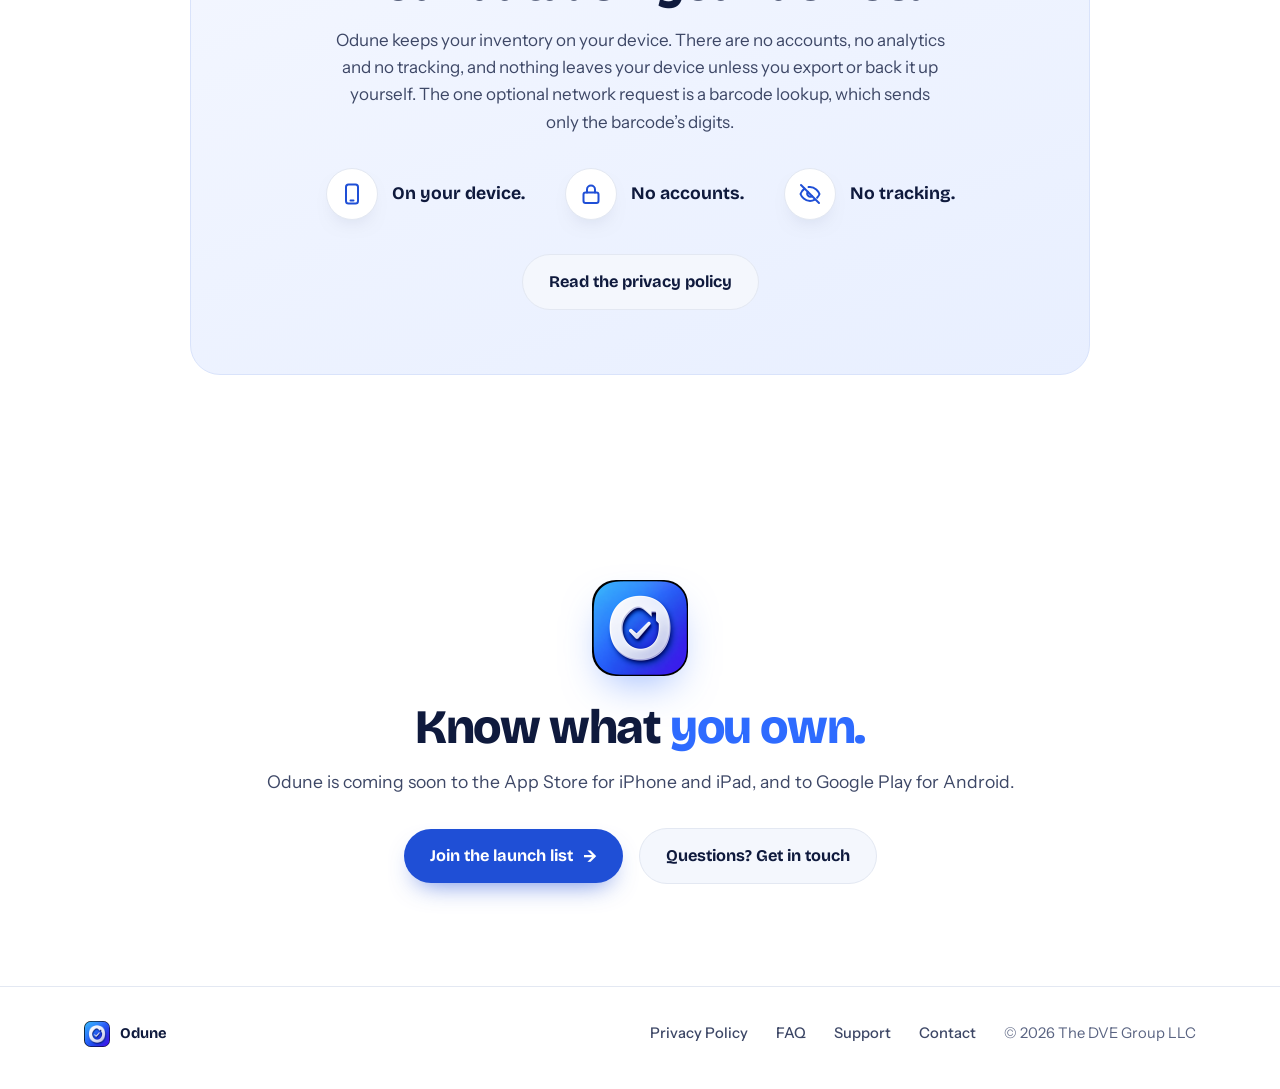
==== commit 18283bc9: "Android home screenshot with the new tagline, back in the hero Synced from the app repository's Webs" ====
--- a/index.html
+++ b/index.html
@@ -86,7 +86,7 @@
       </div>
 
       <div class="hero-visual" aria-hidden="true">
-        <div class="phone"><img src="assets/iphone-home.png" width="552" height="1200" alt=""></div>
+        <div class="phone"><img src="assets/android-home.png" width="534" height="1200" alt=""></div>
         <div class="float-card item">
           <img src="assets/chair.jpg" width="560" height="560" alt="">
           <div>
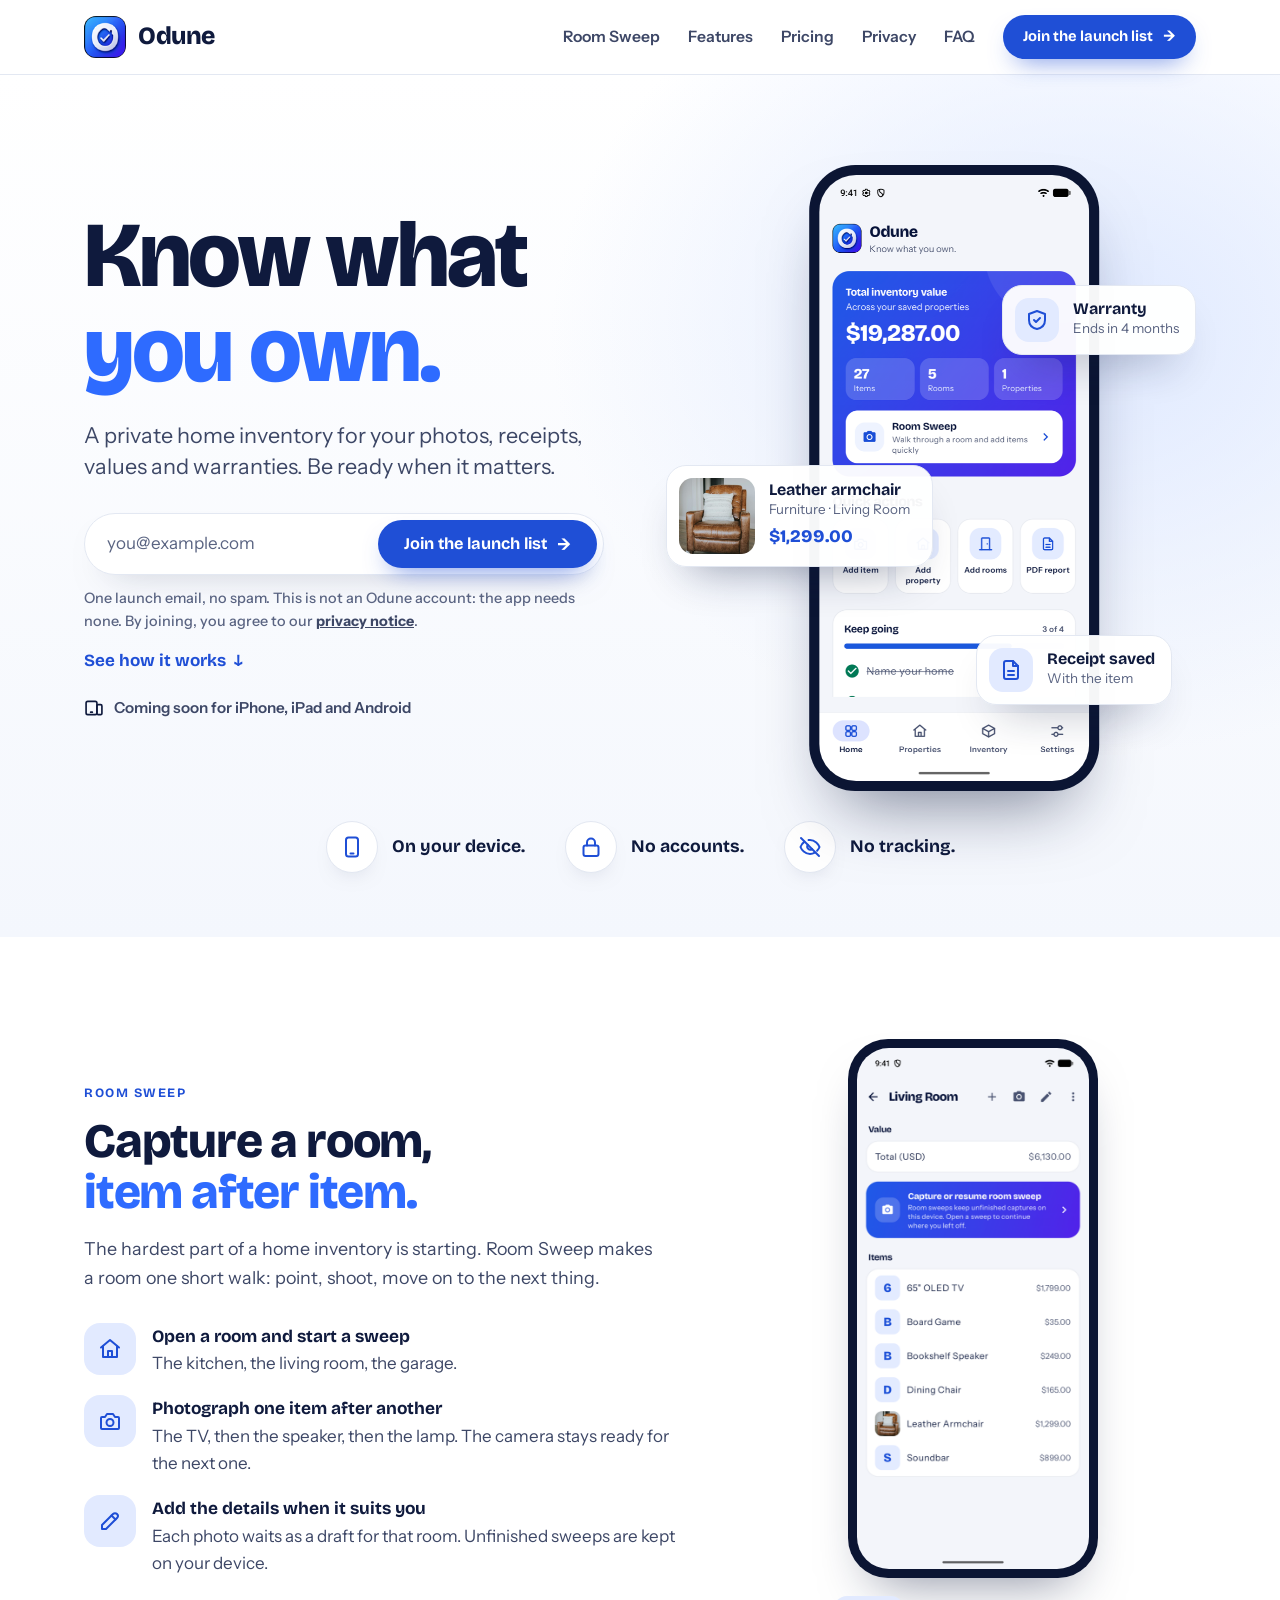
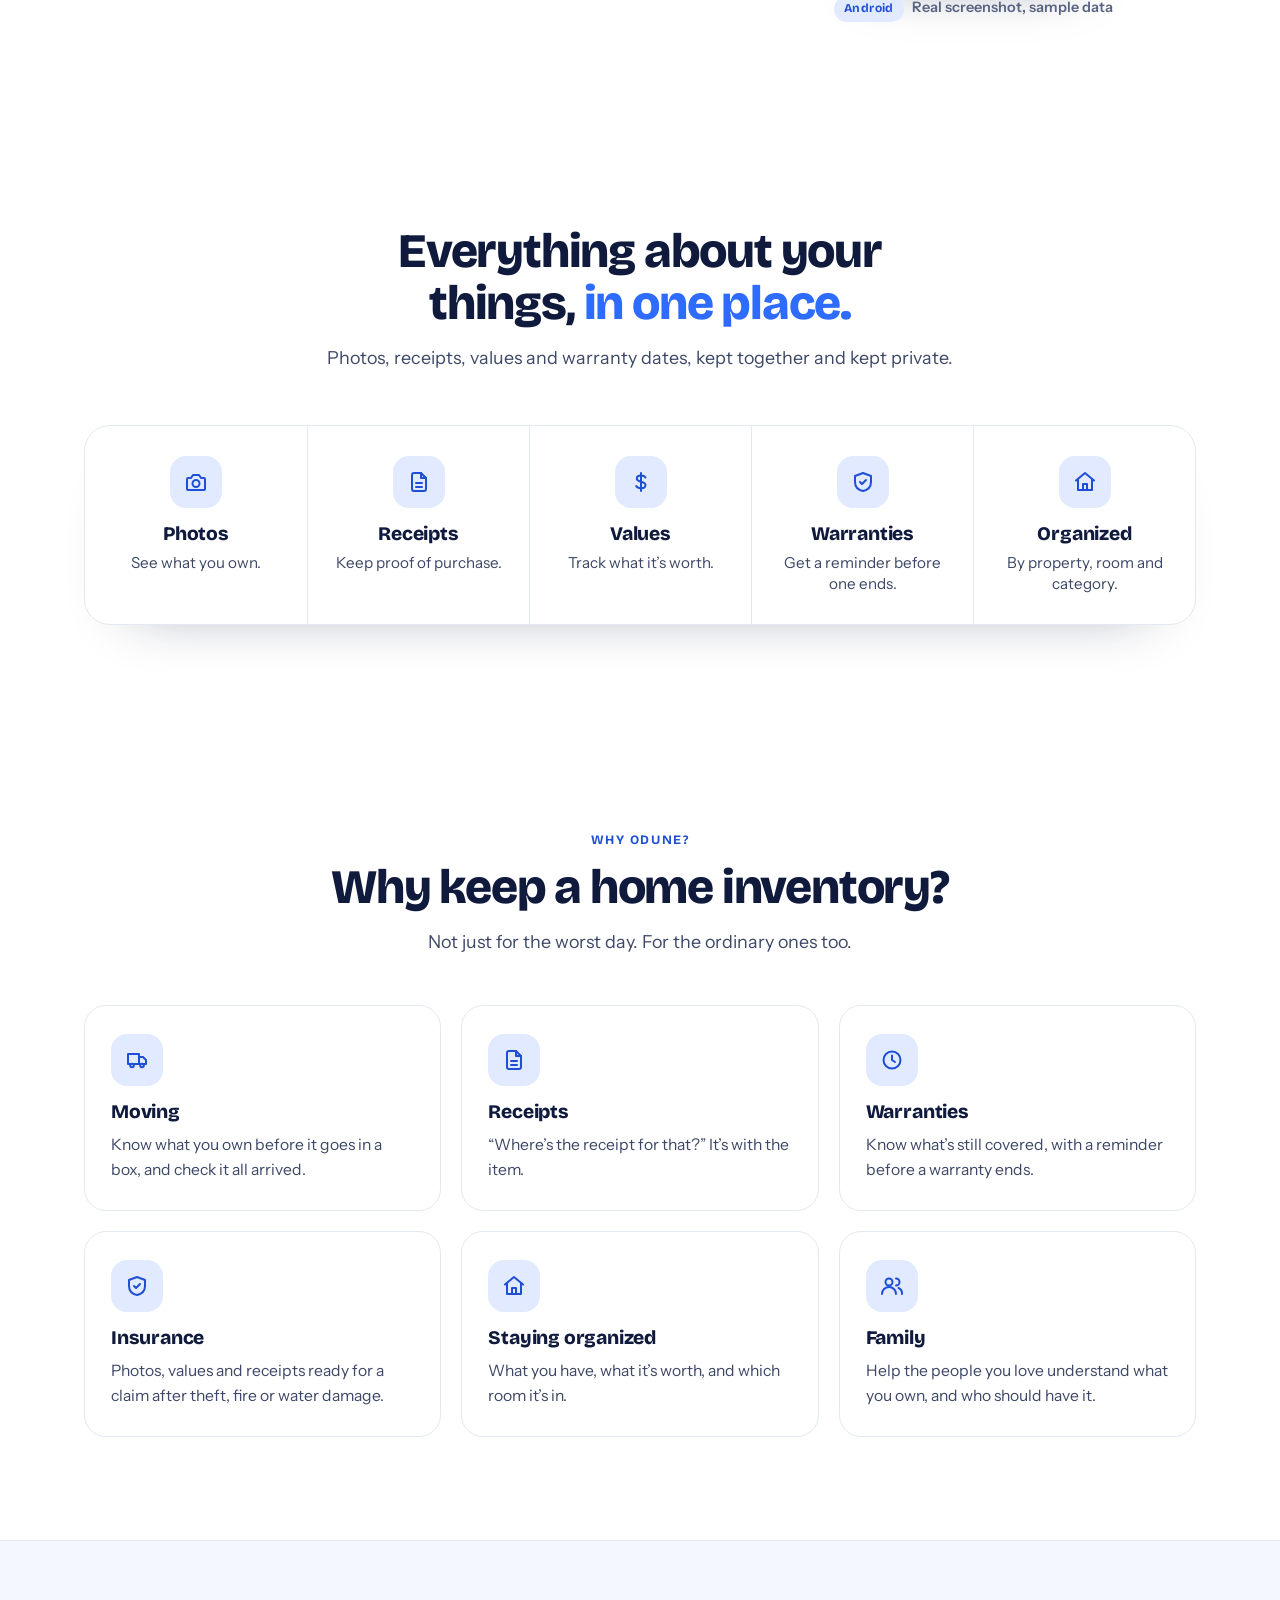
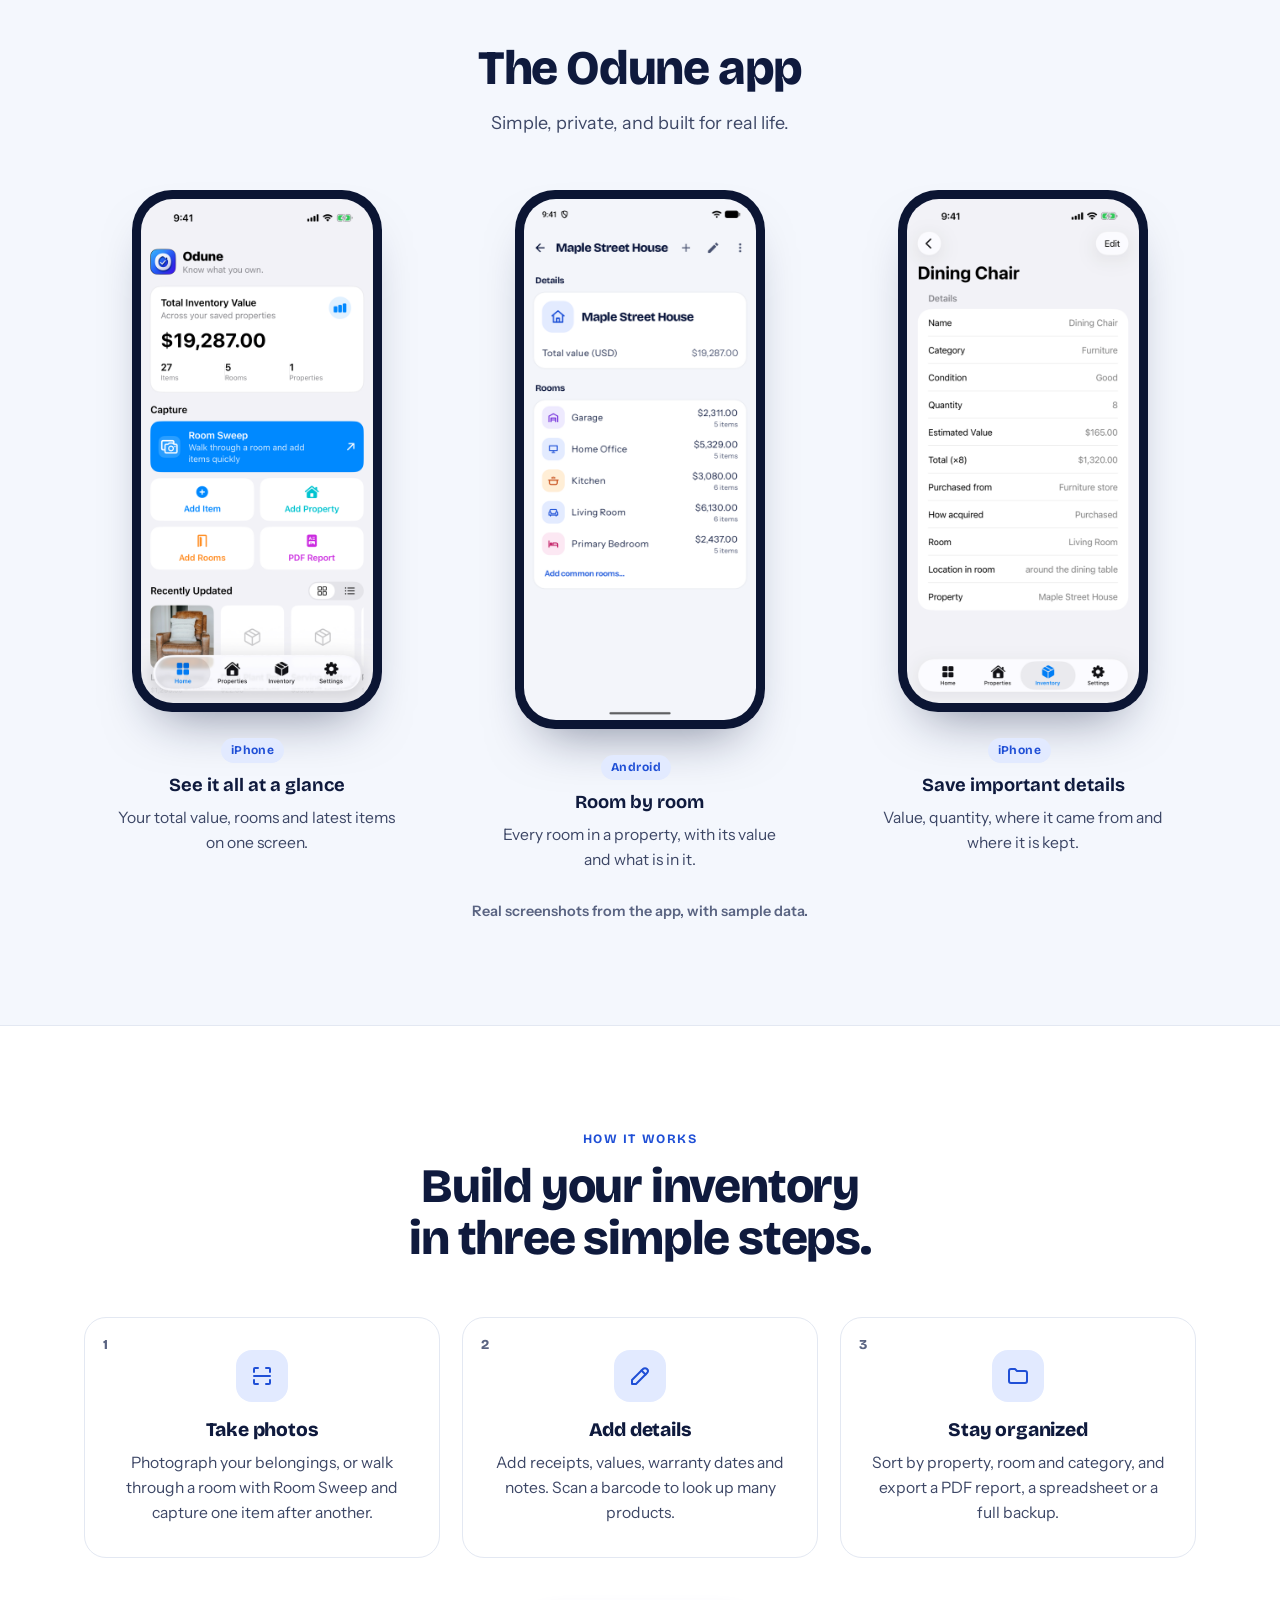
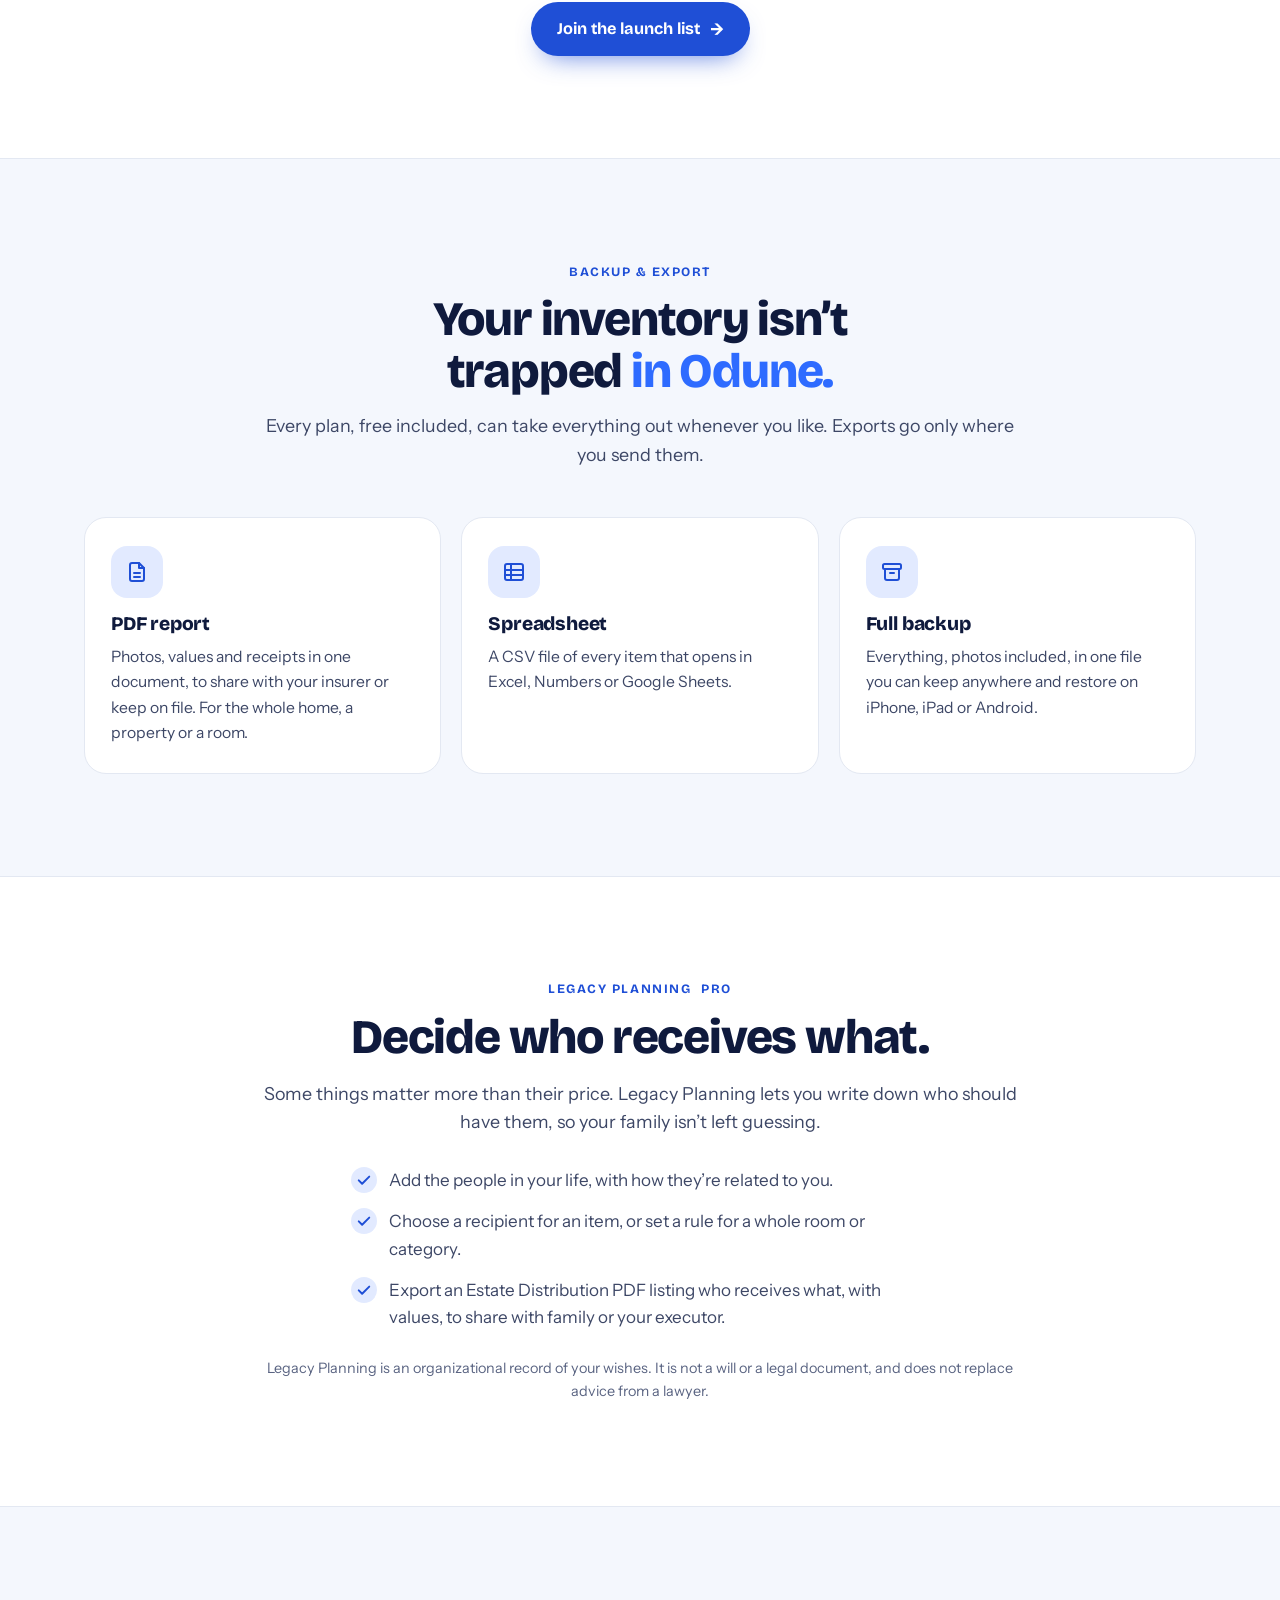
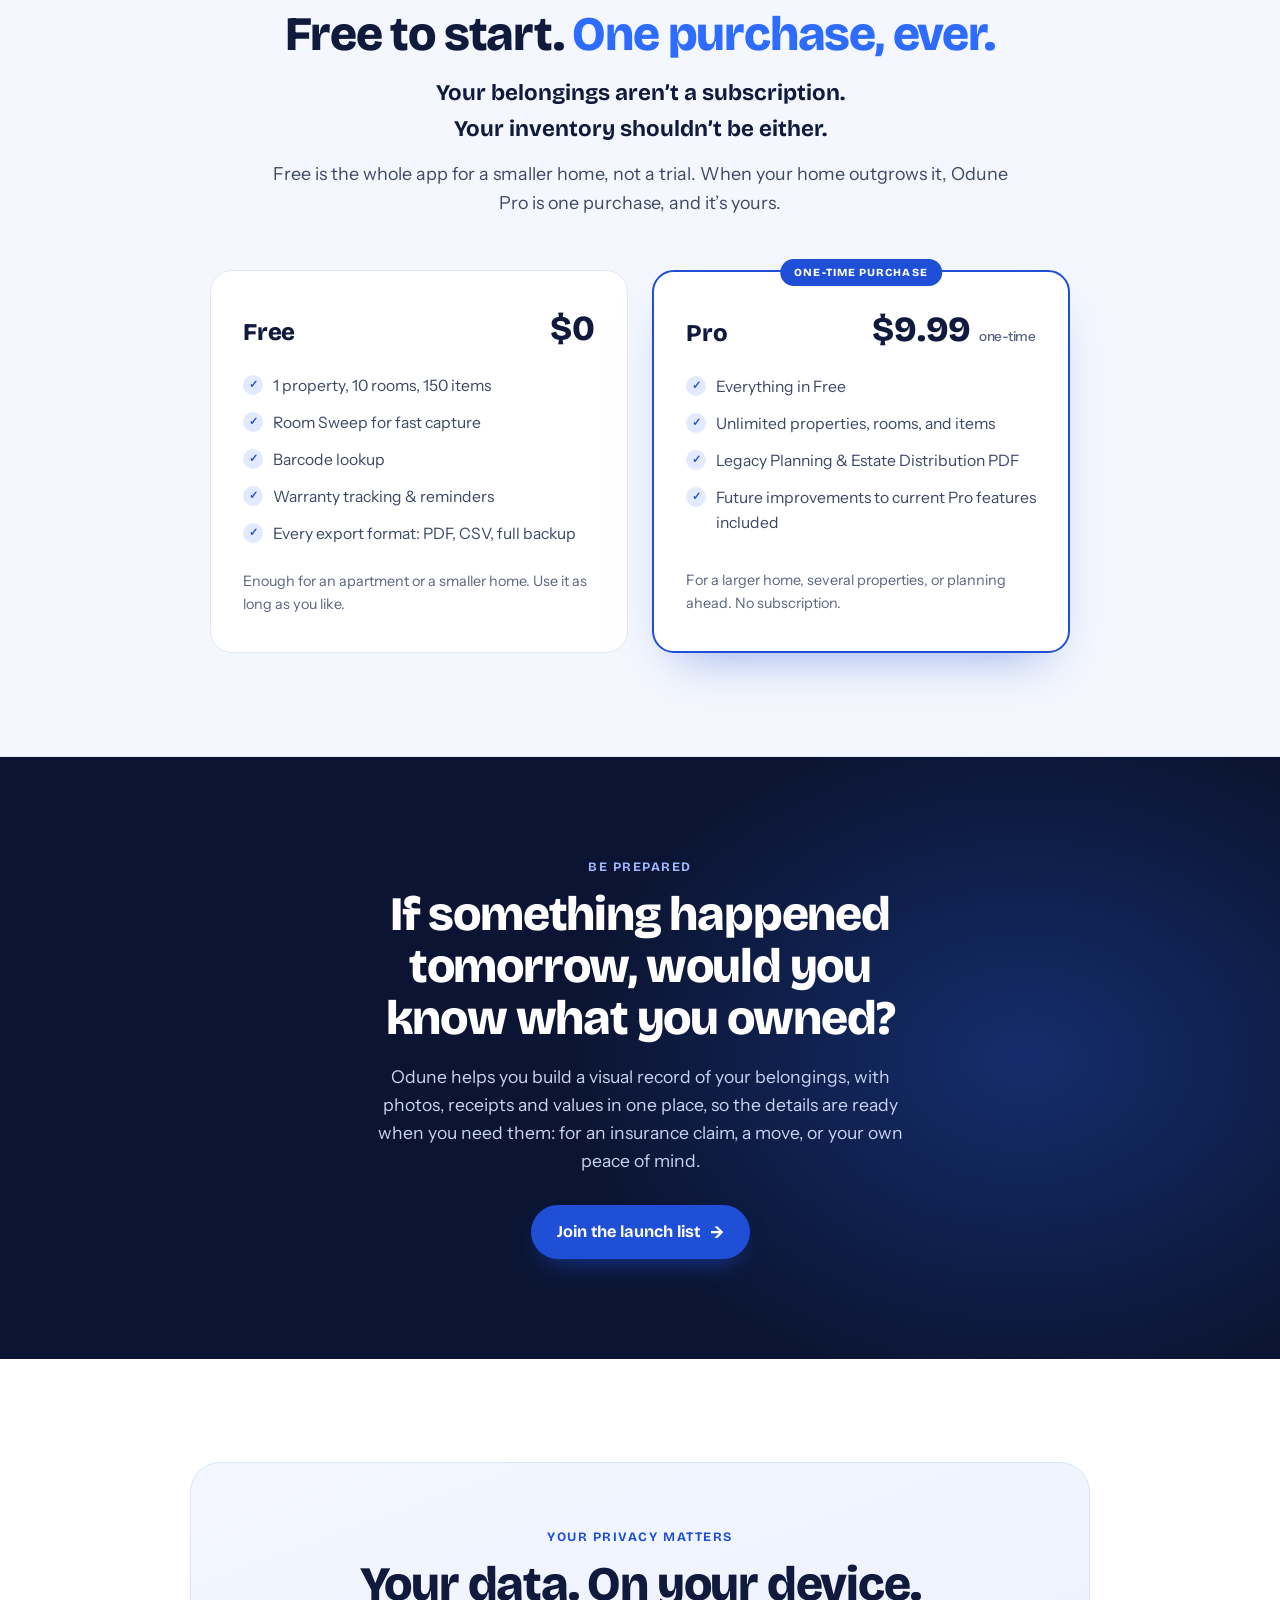
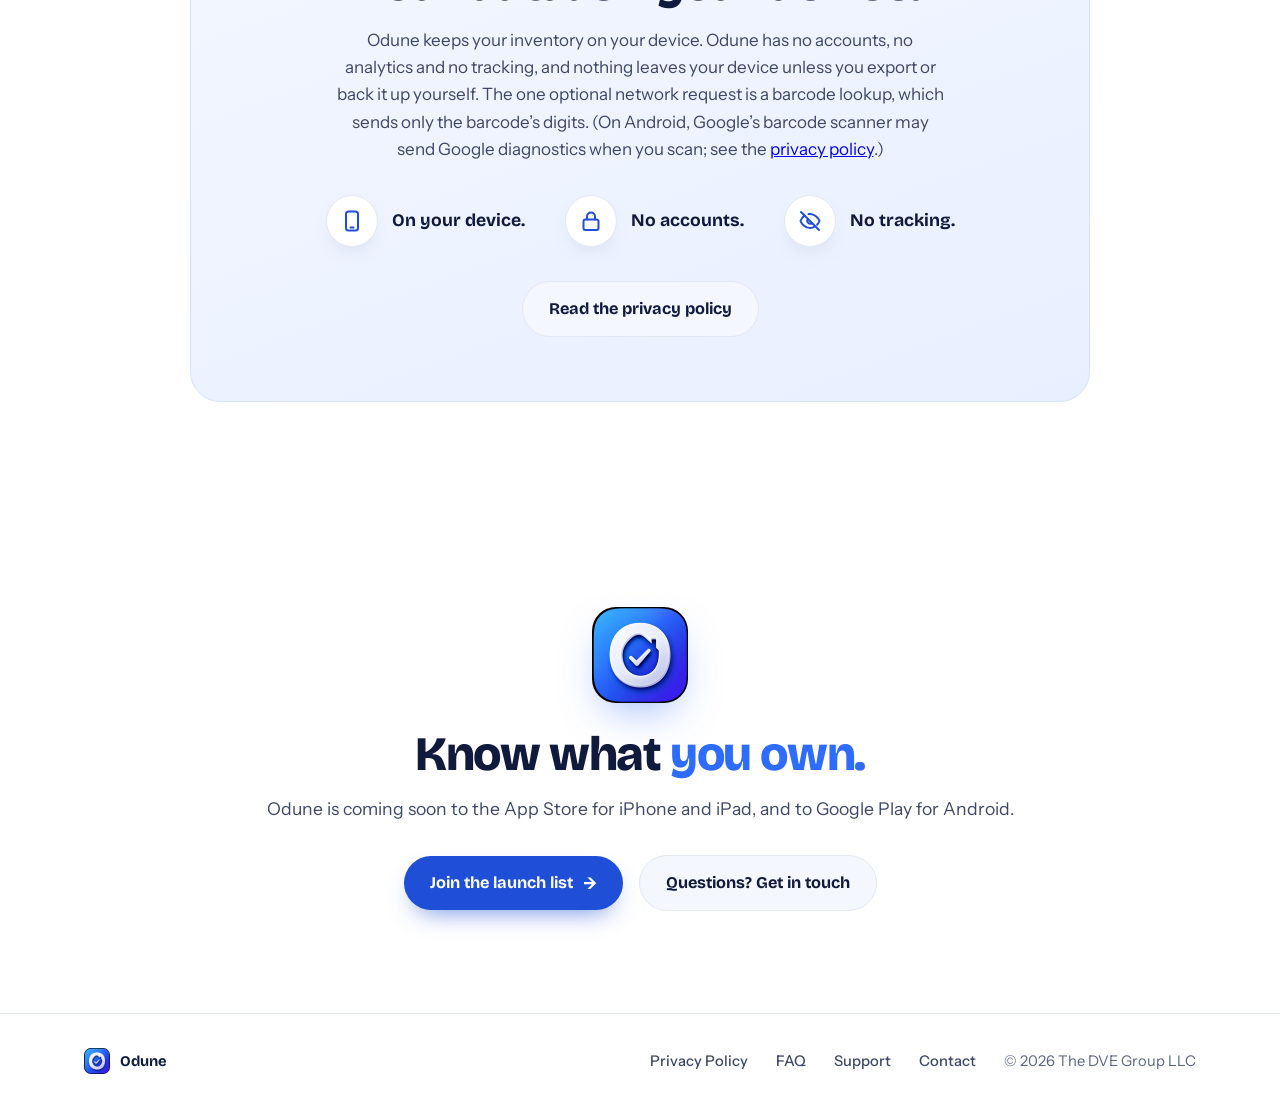
==== commit d8e820f6: "Privacy policy: what Google's barcode scanner sends on Android Synced from the app repository's Webs" ====
--- a/index.html
+++ b/index.html
@@ -325,7 +325,7 @@
       <div class="privacy-panel reveal">
         <p class="eyebrow">Your privacy matters</p>
         <h2>Your data. On your device.</h2>
-        <p>Odune keeps your inventory on your device. There are no accounts, no analytics and no tracking, and nothing leaves your device unless you export or back it up yourself. The one optional network request is a barcode lookup, which sends only the barcode’s digits.</p>
+        <p>Odune keeps your inventory on your device. Odune has no accounts, no analytics and no tracking, and nothing leaves your device unless you export or back it up yourself. The one optional network request is a barcode lookup, which sends only the barcode’s digits. (On Android, Google’s barcode scanner may send Google diagnostics when you scan; see the <a href="privacy.html">privacy policy</a>.)</p>
         <ul class="trust">
           <li><span class="tile"><svg class="ic"><use href="#i-phone"/></svg></span>On your device.</li>
           <li><span class="tile"><svg class="ic"><use href="#i-lock"/></svg></span>No accounts.</li>
